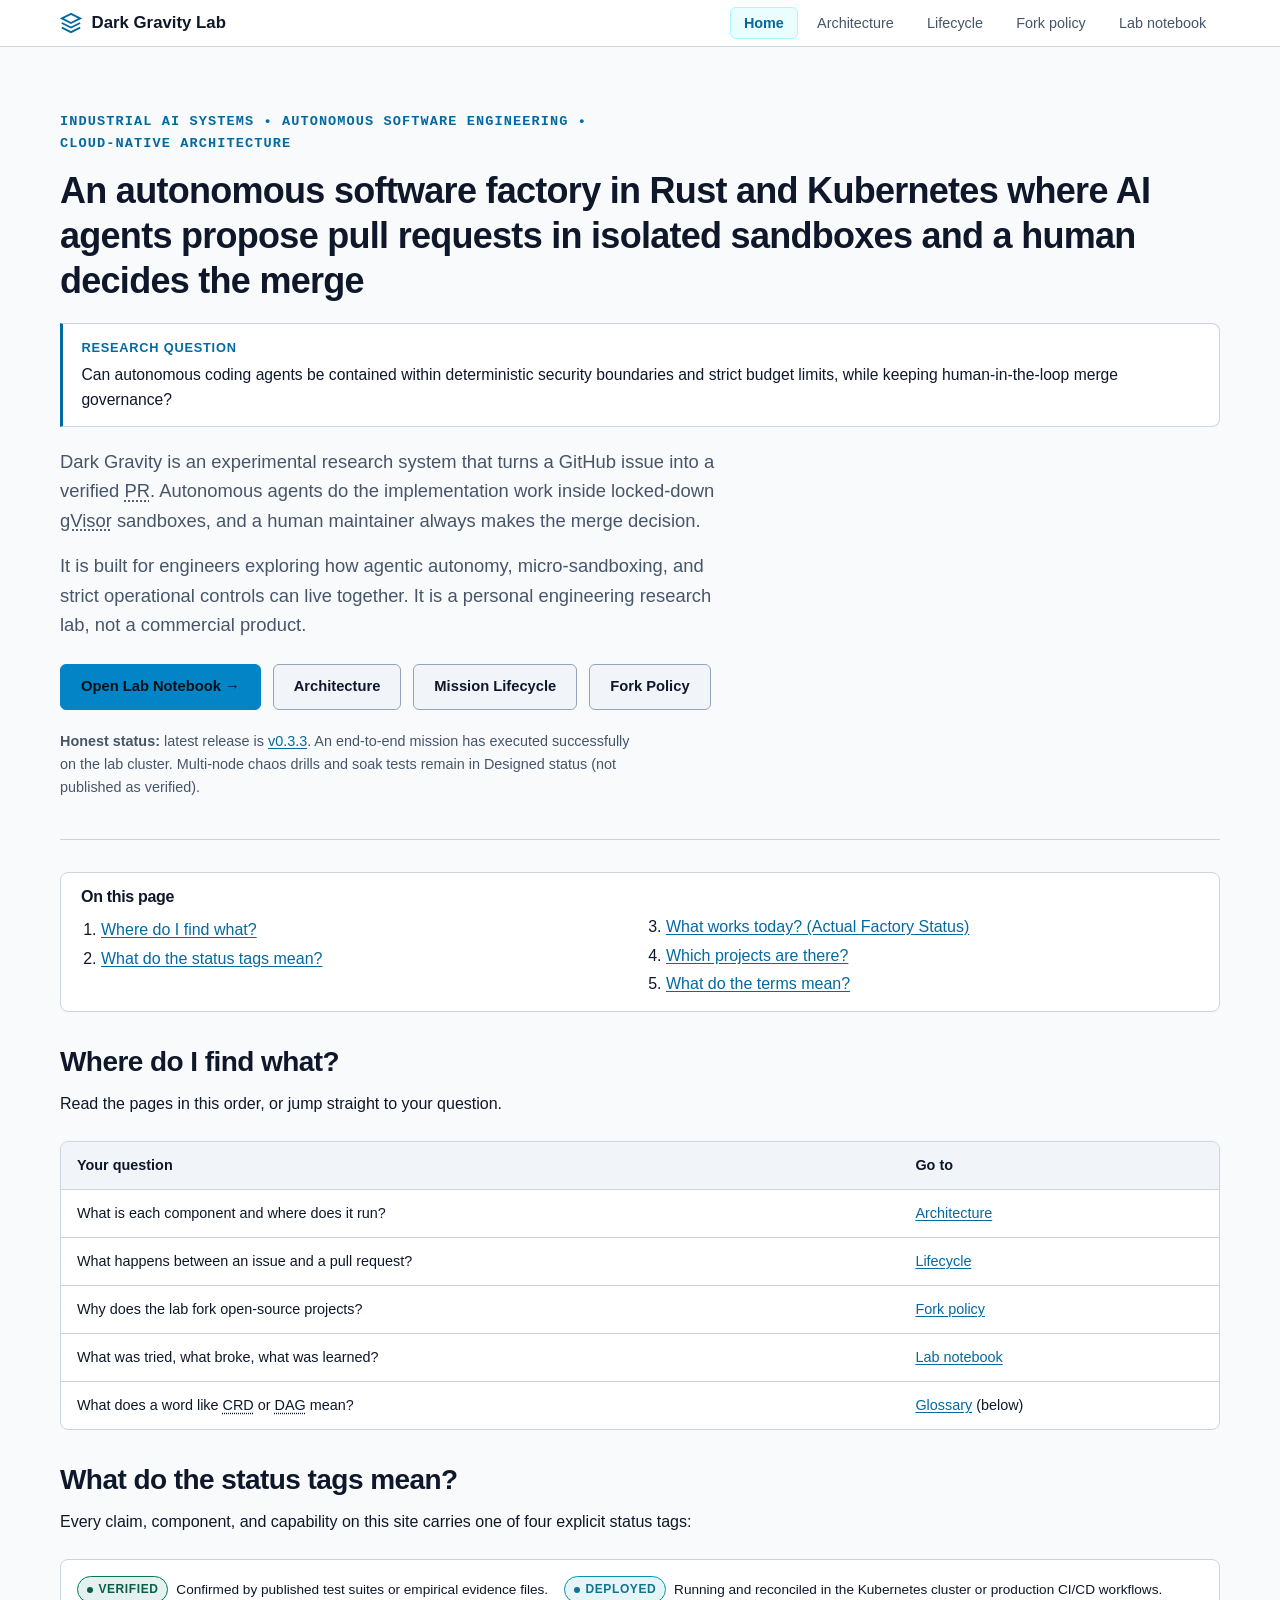
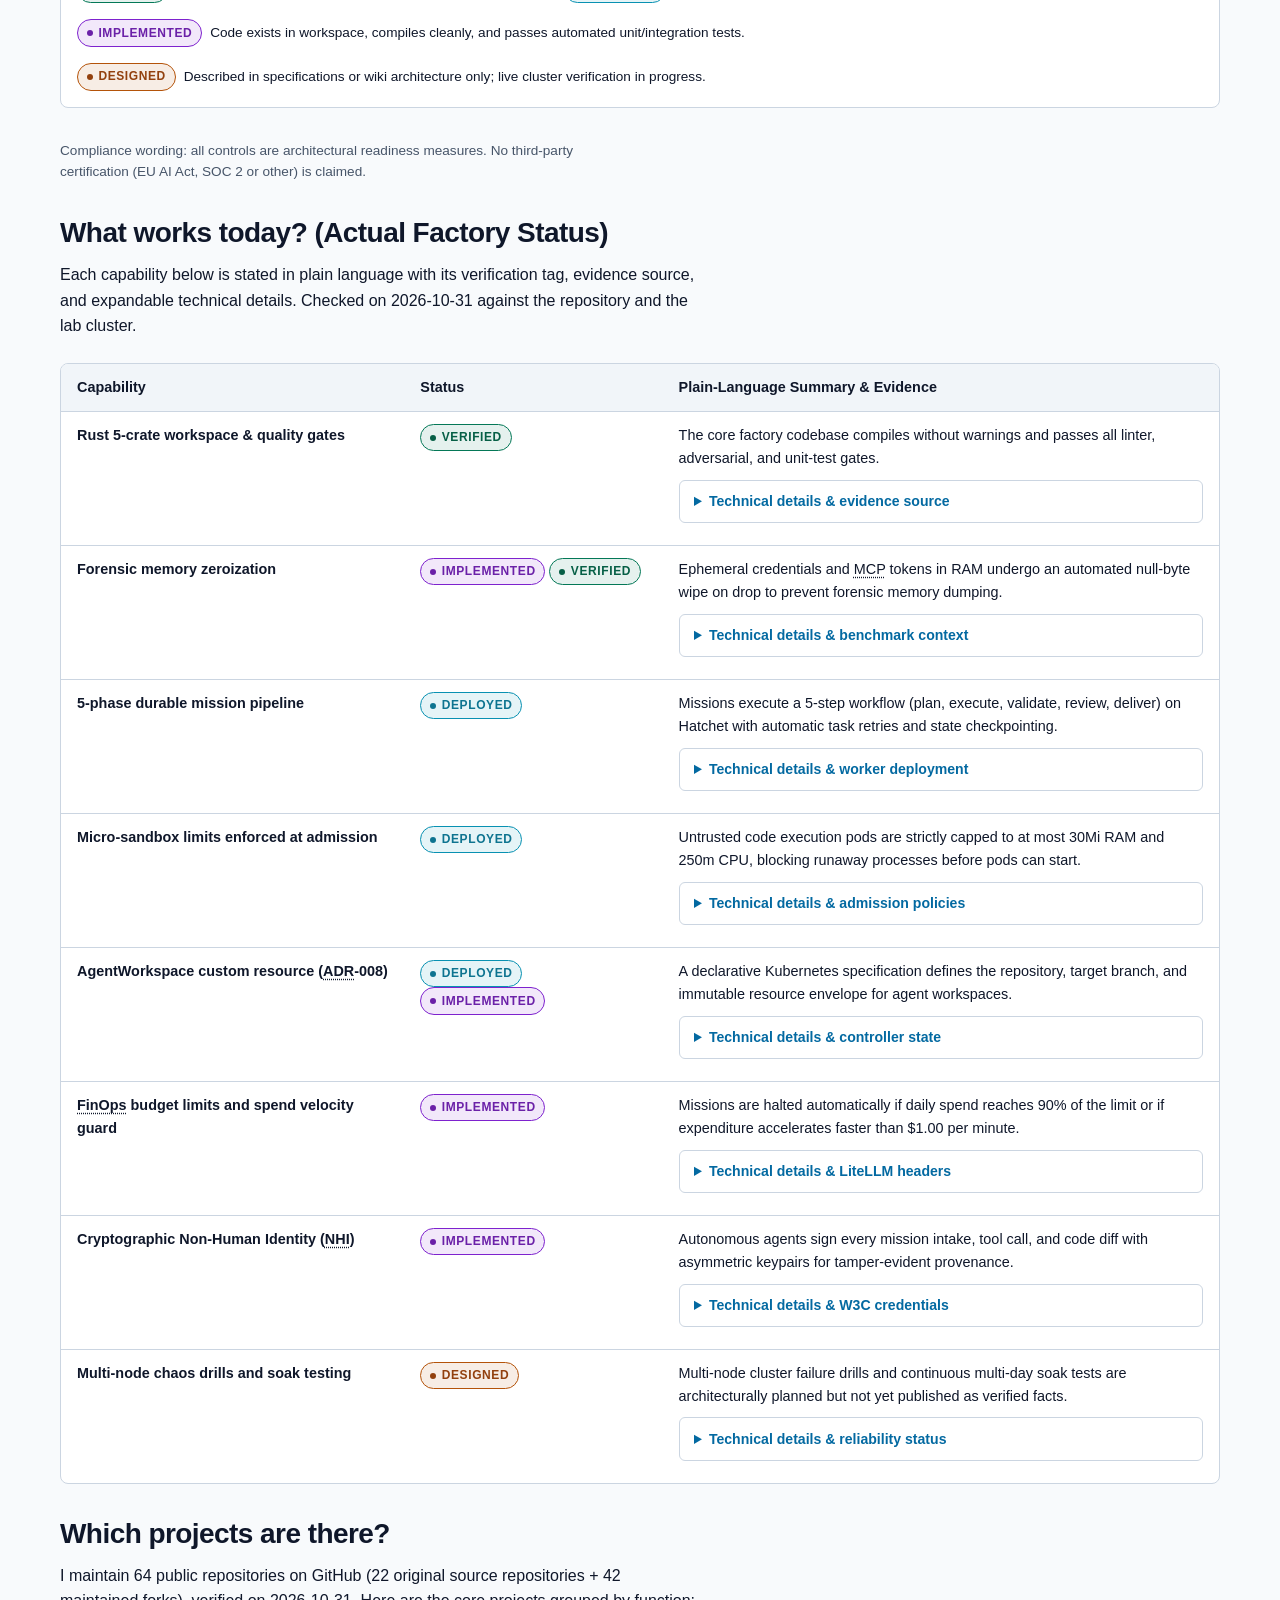
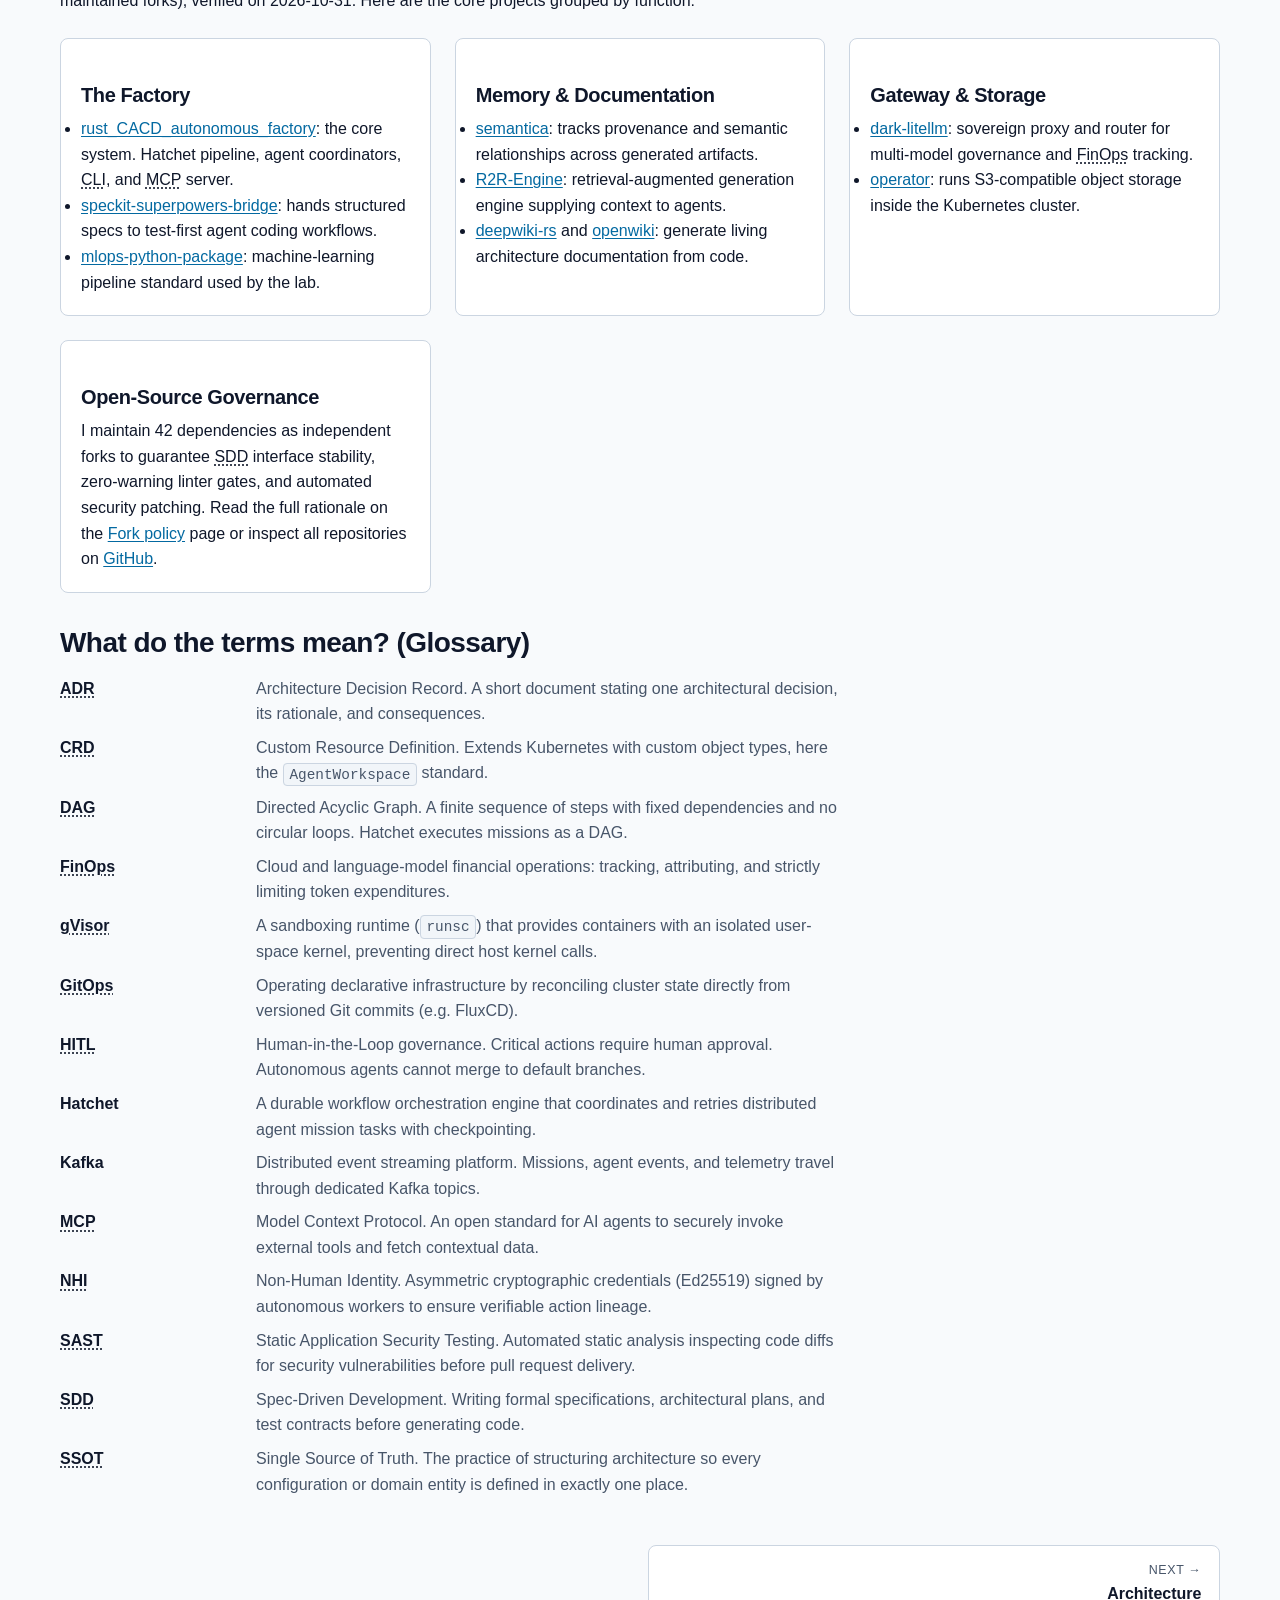
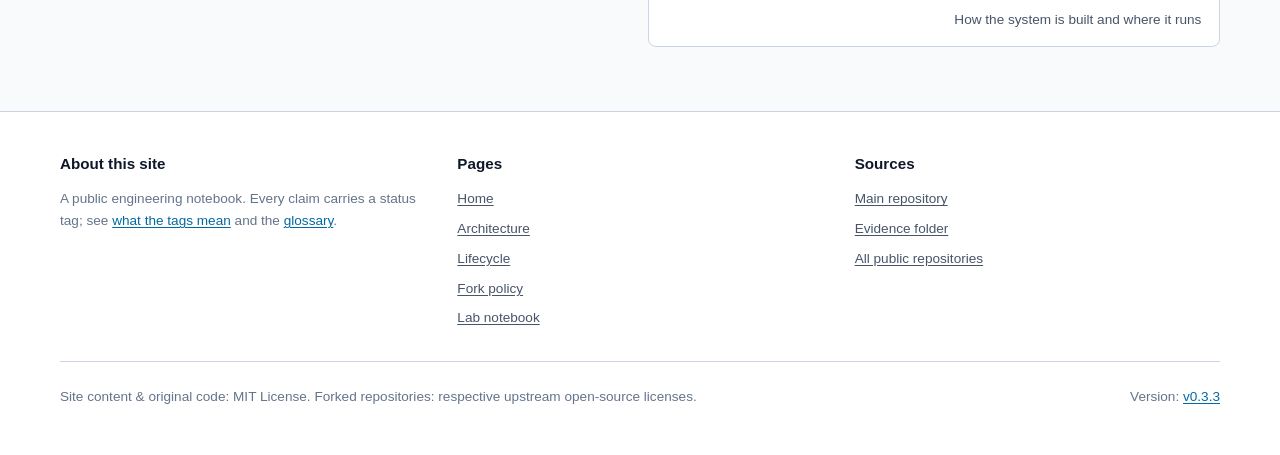
==== index.html @ 77cbe853 "docs(release): update footer and canonical claims to v0.3.3 (7ab32fa)" ====
<!DOCTYPE html>
<html lang="en">
<head>
  <meta charset="UTF-8">
  <meta name="viewport" content="width=device-width, initial-scale=1.0">
  <title>Dark Gravity: Autonomous Software Factory</title>
  <meta name="description" content="Experimental software factory in Rust &amp; Kubernetes. AI agents propose pull requests in isolated sandboxes with human-in-the-loop merge governance.">
  <link rel="canonical" href="https://lgcorzo.github.io/">
  <meta property="og:site_name" content="Dark Gravity Lab">
  <meta property="og:type" content="website">
  <meta property="og:title" content="Dark Gravity: Autonomous Software Factory">
  <meta property="og:description" content="Experimental software factory in Rust &amp; Kubernetes. AI agents propose pull requests in isolated sandboxes with human-in-the-loop merge governance.">
  <meta property="og:url" content="https://lgcorzo.github.io/">
  <meta property="og:image" content="https://lgcorzo.github.io/assets/og-image.png">
  <meta property="og:image:width" content="1200">
  <meta property="og:image:height" content="630">
  <meta name="twitter:card" content="summary_large_image">
  <meta name="twitter:title" content="Dark Gravity: Autonomous Software Factory">
  <meta name="twitter:description" content="Experimental software factory in Rust &amp; Kubernetes. AI agents propose pull requests in isolated sandboxes with human-in-the-loop merge governance.">
  <meta name="twitter:image" content="https://lgcorzo.github.io/assets/og-image.png">
  <link rel="stylesheet" href="assets/site.css">
  <link rel="icon" type="image/svg+xml" href="data:image/svg+xml,<svg xmlns='http://www.w3.org/2000/svg' viewBox='0 0 24 24'><path fill='%2300f0ff' d='M12 2L2 7l10 5 10-5-10-5zM2 17l10 5 10-5M2 12l10 5 10-5'/></svg>">
</head>
<body>
  <a href="#main" class="skip-link">Skip to main content</a>
  <!--SHELL:HEADER-->
  <header class="site-header">
    <div class="container">
      <nav class="site-nav" aria-label="Main">
        <a href="index.html" class="site-brand"><svg viewBox="0 0 24 24" fill="none" stroke="currentColor" stroke-width="2" aria-hidden="true"><path d="M12 2L2 7l10 5 10-5-10-5zM2 17l10 5 10-5M2 12l10 5 10-5"/></svg><span>Dark Gravity Lab</span></a>
        <ul class="nav-menu">
          <li><a href="index.html" class="nav-link" aria-current="page">Home</a></li>
          <li><a href="architecture.html" class="nav-link">Architecture</a></li>
          <li><a href="lifecycle.html" class="nav-link" title="Mission flow: from issue to human-reviewed PR">Lifecycle</a></li>
          <li><a href="fork-policy.html" class="nav-link" title="Dependency governance: 42 maintained open-source forks">Fork policy</a></li>
          <li><a href="notebooks.html" class="nav-link">Lab notebook</a></li>
        </ul>
      </nav>
    </div>
  </header>
  <!--/SHELL:HEADER-->

  <main id="main">
    <div class="container">

      <section class="hero" aria-labelledby="top">
        <p class="hero-tagline">Industrial AI Systems &bull; Autonomous Software Engineering &bull; Cloud-Native Architecture</p>
        <h1 id="top">An autonomous software factory in Rust and Kubernetes where AI agents propose pull requests in isolated sandboxes and a human decides the merge</h1>
        
        <div class="research-question">
          <strong>Research Question</strong>
          Can autonomous coding agents be contained within deterministic security boundaries and strict budget limits, while keeping human-in-the-loop merge governance?
        </div>

        <p class="lede">
          Dark Gravity is an experimental research system that turns a GitHub issue
          into a verified <abbr title="Pull Request">PR</abbr>. Autonomous agents do the implementation work inside
          locked-down <abbr title="User-space kernel container sandbox">gVisor</abbr> sandboxes, and a human maintainer always makes the merge decision.
        </p>
        <p class="lede">
          It is built for engineers exploring how agentic autonomy, micro-sandboxing, and strict operational controls can live together. It is a personal engineering research lab, not a commercial product.
        </p>

        <div class="cta-group">
          <a href="notebooks.html" class="btn btn-primary">Open Lab Notebook &rarr;</a>
          <a href="architecture.html" class="btn btn-secondary">Architecture</a>
          <a href="lifecycle.html" class="btn btn-secondary">Mission Lifecycle</a>
          <a href="fork-policy.html" class="btn btn-secondary">Fork Policy</a>
        </div>

        <p class="status-line" style="margin-top: 1.25rem;">
          <strong>Honest status:</strong> latest release is <a href="https://github.com/lgcorzo/rust_CACD_autonomous_factory/releases/tag/v0.3.3">v0.3.3</a>. An end-to-end mission has executed successfully on the lab cluster. Multi-node chaos drills and soak tests remain in Designed status (not published as verified).
        </p>
      </section>

      <nav class="toc" aria-label="On this page">
        <h2>On this page</h2>
        <ol>
          <li><a href="#site-map">Where do I find what?</a></li>
          <li><a href="#status-tags">What do the status tags mean?</a></li>
          <li><a href="#works-today">What works today? (Actual Factory Status)</a></li>
          <li><a href="#projects">Which projects are there?</a></li>
          <li><a href="#glossary">What do the terms mean?</a></li>
        </ol>
      </nav>

      <section id="site-map">
        <h2>Where do I find what?</h2>
        <p>Read the pages in this order, or jump straight to your question.</p>
        <div class="table-container">
          <table>
            <thead><tr><th scope="col">Your question</th><th scope="col">Go to</th></tr></thead>
            <tbody>
              <tr><td>What is each component and where does it run?</td><td><a href="architecture.html">Architecture</a></td></tr>
              <tr><td>What happens between an issue and a pull request?</td><td><a href="lifecycle.html">Lifecycle</a></td></tr>
              <tr><td>Why does the lab fork open-source projects?</td><td><a href="fork-policy.html">Fork policy</a></td></tr>
              <tr><td>What was tried, what broke, what was learned?</td><td><a href="notebooks.html">Lab notebook</a></td></tr>
              <tr><td>What does a word like <abbr title="Custom Resource Definition">CRD</abbr> or <abbr title="Directed Acyclic Graph">DAG</abbr> mean?</td><td><a href="#glossary">Glossary</a> (below)</td></tr>
            </tbody>
          </table>
        </div>
      </section>

      <section id="status-tags">
        <h2>What do the status tags mean?</h2>
        <p>Every claim, component, and capability on this site carries one of four explicit status tags:</p>
        <div class="status-legend">
          <div class="status-legend-item"><span class="status-tag status-verified">Verified</span><span>Confirmed by published test suites or empirical evidence files.</span></div>
          <div class="status-legend-item"><span class="status-tag status-deployed">Deployed</span><span>Running and reconciled in the Kubernetes cluster or production CI/CD workflows.</span></div>
          <div class="status-legend-item"><span class="status-tag status-implemented">Implemented</span><span>Code exists in workspace, compiles cleanly, and passes automated unit/integration tests.</span></div>
          <div class="status-legend-item"><span class="status-tag status-designed">Designed</span><span>Described in specifications or wiki architecture only; live cluster verification in progress.</span></div>
        </div>
        <p class="note">
          Compliance wording: all controls are architectural readiness measures. No third-party certification (EU AI Act, SOC 2 or other) is claimed.
        </p>
      </section>

      <section id="works-today">
        <h2>What works today? (Actual Factory Status)</h2>
        <p>
          Each capability below is stated in plain language with its verification tag, evidence source, and expandable technical details. Checked on 2026-10-31 against the repository and the lab cluster.
        </p>
        <div class="table-container">
          <table>
            <thead>
              <tr><th scope="col">Capability</th><th scope="col">Status</th><th scope="col">Plain-Language Summary &amp; Evidence</th></tr>
            </thead>
            <tbody>
              <tr>
                <td><strong>Rust 5-crate workspace &amp; quality gates</strong></td>
                <td><span class="status-tag status-verified">Verified</span></td>
                <td>
                  The core factory codebase compiles without warnings and passes all linter, adversarial, and unit-test gates.
                  <details>
                    <summary>Technical details &amp; evidence source</summary>
                    <div>
                      Source: <a href="https://github.com/lgcorzo/rust_CACD_autonomous_factory/blob/main/evidence/verified_status.json"><code>evidence/verified_status.json</code></a> (commit 9302482).
                      Architecture follows a 5-crate onion model (<code>factory-core</code>, <code>factory-application</code>, <code>factory-infrastructure</code>, <code>factory-mcp-server</code>, <code>factory-cli</code>) on Rust Edition 2024 (<code>rustc 1.85+</code>).
                    </div>
                  </details>
                </td>
              </tr>
              <tr>
                <td><strong>Forensic memory zeroization</strong></td>
                <td><span class="status-tag status-implemented">Implemented</span> <span class="status-tag status-verified">Verified</span></td>
                <td>
                  Ephemeral credentials and <abbr title="Model Context Protocol">MCP</abbr> tokens in RAM undergo an automated null-byte wipe on drop to prevent forensic memory dumping.
                  <details>
                    <summary>Technical details &amp; benchmark context</summary>
                    <div>
                      Credential carriers derive <code>Zeroize</code> and <code>ZeroizeOnDrop</code>. Criterion micro-benchmarks measure this forensic wipe at <strong>54.2 ns</strong> (0.0542 &micro;s) on AMD x86_64 hardware.
                      Source: <a href="https://github.com/lgcorzo/rust_CACD_autonomous_factory/blob/main/benches/memory_zeroize_bench.rs"><code>benches/memory_zeroize_bench.rs</code></a>. Reproduce via <code>cargo bench --bench memory_zeroize_bench</code>.
                    </div>
                  </details>
                </td>
              </tr>
              <tr>
                <td><strong>5-phase durable mission pipeline</strong></td>
                <td><span class="status-tag status-deployed">Deployed</span></td>
                <td>
                  Missions execute a 5-step workflow (plan, execute, validate, review, deliver) on Hatchet with automatic task retries and state checkpointing.
                  <details>
                    <summary>Technical details &amp; worker deployment</summary>
                    <div>
                      Workers run release image <code>7ab32fa</code> (<a href="https://github.com/lgcorzo/rust_CACD_autonomous_factory/releases/tag/v0.3.3">v0.3.3</a>) in namespace <code>agents</code>.
                      Hatchet coordinates <code>rustant:plan</code>, <code>zeroclaw:execute</code>, <code>zeroclaw:validate</code>, <code>rustant:review</code>, and <code>factory:deliver</code>. Checkpoints persist to PostgreSQL and MinIO S3.
                    </div>
                  </details>
                </td>
              </tr>
              <tr>
                <td><strong>Micro-sandbox limits enforced at admission</strong></td>
                <td><span class="status-tag status-deployed">Deployed</span></td>
                <td>
                  Untrusted code execution pods are strictly capped to at most 30Mi RAM and 250m CPU, blocking runaway processes before pods can start.
                  <details>
                    <summary>Technical details &amp; admission policies</summary>
                    <div>
                      Enforced by Kubernetes ValidatingAdmissionPolicies <code>dg-sandbox-bounds-jobs</code> and <code>dg-sandbox-bounds-pods</code>.
                      Sandbox containers run under <code>RuntimeClass=gvisor</code> (<abbr title="User-space kernel container sandbox">gVisor</abbr> <code>runsc</code> kernel emulation) with <code>readOnlyRootFilesystem: true</code> and dropped capabilities.
                      Source: <a href="https://github.com/lgcorzo/rust_CACD_autonomous_factory/blob/main/deploy/policies/validating-admission-policies.yaml"><code>deploy/policies/</code></a>.
                    </div>
                  </details>
                </td>
              </tr>
              <tr>
                <td><strong>AgentWorkspace custom resource (<abbr title="Architecture Decision Record">ADR</abbr>-008)</strong></td>
                <td><span class="status-tag status-deployed">Deployed</span> <span class="status-tag status-implemented">Implemented</span></td>
                <td>
                  A declarative Kubernetes specification defines the repository, target branch, and immutable resource envelope for agent workspaces.
                  <details>
                    <summary>Technical details &amp; controller state</summary>
                    <div>
                      The <code>agentworkspaces.darkgravity.io</code> <abbr title="Custom Resource Definition">CRD</abbr> is installed in the cluster.
                      The operator controller is implemented in <code>factory-cli</code> using <code>kube-rs</code> v0.93. Active reconciliation loop operates within the CLI binary.
                    </div>
                  </details>
                </td>
              </tr>
              <tr>
                <td><strong><abbr title="Financial Operations">FinOps</abbr> budget limits and spend velocity guard</strong></td>
                <td><span class="status-tag status-implemented">Implemented</span></td>
                <td>
                  Missions are halted automatically if daily spend reaches 90% of the limit or if expenditure accelerates faster than $1.00 per minute.
                  <details>
                    <summary>Technical details &amp; LiteLLM headers</summary>
                    <div>
                      Implemented in <a href="https://github.com/lgcorzo/rust_CACD_autonomous_factory/blob/main/crates/factory-application/src/agents/finops.rs"><code>finops.rs</code></a> with unit tests.
                      Default threshold: halts at $45.00 of $50.00 daily budget. Outbound requests inject LiteLLM virtual tags (<code>x-vtags-team</code>, <code>x-vtags-epic</code>). Halting triggers a <code>budget-exceeded</code> Kafka event.
                    </div>
                  </details>
                </td>
              </tr>
              <tr>
                <td><strong>Cryptographic Non-Human Identity (<abbr title="Non-Human Identity">NHI</abbr>)</strong></td>
                <td><span class="status-tag status-implemented">Implemented</span></td>
                <td>
                  Autonomous agents sign every mission intake, tool call, and code diff with asymmetric keypairs for tamper-evident provenance.
                  <details>
                    <summary>Technical details &amp; W3C credentials</summary>
                    <div>
                      Implemented via Ed25519 asymmetric keypairs (<code>ed25519-dalek</code> v2) producing W3C Verifiable Credential envelopes (<code>Ed25519Signature2020</code>).
                      Source: <code>crates/factory-core/src/security_nhi.rs</code> and <code>evidence/security-tests.md</code>.
                    </div>
                  </details>
                </td>
              </tr>
              <tr>
                <td><strong>Multi-node chaos drills and soak testing</strong></td>
                <td><span class="status-tag status-designed">Designed</span></td>
                <td>
                  Multi-node cluster failure drills and continuous multi-day soak tests are architecturally planned but not yet published as verified facts.
                  <details>
                    <summary>Technical details &amp; reliability status</summary>
                    <div>
                      Single-worker kill recovery is verified in <a href="https://github.com/lgcorzo/rust_CACD_autonomous_factory/blob/main/evidence/reliability-tests.md"><code>reliability-tests.md</code></a>.
                      Chaos Mesh broker-loss and multi-node failure injection scenarios remain in Designed status.
                    </div>
                  </details>
                </td>
              </tr>
            </tbody>
          </table>
        </div>
      </section>

      <section id="projects">
        <h2>Which projects are there?</h2>
        <p>
          I maintain 64 public repositories on GitHub (22 original source repositories + 42 maintained forks), verified on 2026-10-31. Here are the core projects grouped by function:
        </p>
        <div class="grid-2">
          <div class="card">
            <h3>The Factory</h3>
            <ul>
              <li><a href="https://github.com/lgcorzo/rust_CACD_autonomous_factory">rust_CACD_autonomous_factory</a>: the core system. Hatchet pipeline, agent coordinators, <abbr title="Command Line Interface">CLI</abbr>, and <abbr title="Model Context Protocol">MCP</abbr> server.</li>
              <li><a href="https://github.com/lgcorzo/speckit-superpowers-bridge">speckit-superpowers-bridge</a>: hands structured specs to test-first agent coding workflows.</li>
              <li><a href="https://github.com/lgcorzo/mlops-python-package">mlops-python-package</a>: machine-learning pipeline standard used by the lab.</li>
            </ul>
          </div>
          <div class="card">
            <h3>Memory &amp; Documentation</h3>
            <ul>
              <li><a href="https://github.com/lgcorzo/semantica">semantica</a>: tracks provenance and semantic relationships across generated artifacts.</li>
              <li><a href="https://github.com/lgcorzo/R2R-Engine">R2R-Engine</a>: retrieval-augmented generation engine supplying context to agents.</li>
              <li><a href="https://github.com/lgcorzo/deepwiki-rs">deepwiki-rs</a> and <a href="https://github.com/lgcorzo/openwiki">openwiki</a>: generate living architecture documentation from code.</li>
            </ul>
          </div>
          <div class="card">
            <h3>Gateway &amp; Storage</h3>
            <ul>
              <li><a href="https://github.com/lgcorzo/dark-litellm">dark-litellm</a>: sovereign proxy and router for multi-model governance and <abbr title="Financial Operations">FinOps</abbr> tracking.</li>
              <li><a href="https://github.com/lgcorzo/operator">operator</a>: runs S3-compatible object storage inside the Kubernetes cluster.</li>
            </ul>
          </div>
          <div class="card">
            <h3>Open-Source Governance</h3>
            <p>
              I maintain 42 dependencies as independent forks to guarantee <abbr title="Spec-Driven Development">SDD</abbr> interface stability, zero-warning linter gates, and automated security patching.
              Read the full rationale on the <a href="fork-policy.html">Fork policy</a> page or inspect all repositories on <a href="https://github.com/lgcorzo?tab=repositories">GitHub</a>.
            </p>
          </div>
        </div>
      </section>

      <section id="glossary">
        <h2>What do the terms mean? (Glossary)</h2>
        <dl class="glossary">
          <dt><abbr title="Architecture Decision Record">ADR</abbr></dt><dd>Architecture Decision Record. A short document stating one architectural decision, its rationale, and consequences.</dd>
          <dt><abbr title="Custom Resource Definition">CRD</abbr></dt><dd>Custom Resource Definition. Extends Kubernetes with custom object types, here the <code>AgentWorkspace</code> standard.</dd>
          <dt><abbr title="Directed Acyclic Graph">DAG</abbr></dt><dd>Directed Acyclic Graph. A finite sequence of steps with fixed dependencies and no circular loops. Hatchet executes missions as a DAG.</dd>
          <dt><abbr title="Financial Operations">FinOps</abbr></dt><dd>Cloud and language-model financial operations: tracking, attributing, and strictly limiting token expenditures.</dd>
          <dt><abbr title="User-space kernel container sandbox">gVisor</abbr></dt><dd>A sandboxing runtime (<code>runsc</code>) that provides containers with an isolated user-space kernel, preventing direct host kernel calls.</dd>
          <dt><abbr title="Git Operations infrastructure-as-code">GitOps</abbr></dt><dd>Operating declarative infrastructure by reconciling cluster state directly from versioned Git commits (e.g. FluxCD).</dd>
          <dt><abbr title="Human-in-the-Loop">HITL</abbr></dt><dd>Human-in-the-Loop governance. Critical actions require human approval. Autonomous agents cannot merge to default branches.</dd>
          <dt>Hatchet</dt><dd>A durable workflow orchestration engine that coordinates and retries distributed agent mission tasks with checkpointing.</dd>
          <dt>Kafka</dt><dd>Distributed event streaming platform. Missions, agent events, and telemetry travel through dedicated Kafka topics.</dd>
          <dt><abbr title="Model Context Protocol">MCP</abbr></dt><dd>Model Context Protocol. An open standard for AI agents to securely invoke external tools and fetch contextual data.</dd>
          <dt><abbr title="Non-Human Identity">NHI</abbr></dt><dd>Non-Human Identity. Asymmetric cryptographic credentials (Ed25519) signed by autonomous workers to ensure verifiable action lineage.</dd>
          <dt><abbr title="Static Application Security Testing">SAST</abbr></dt><dd>Static Application Security Testing. Automated static analysis inspecting code diffs for security vulnerabilities before pull request delivery.</dd>
          <dt><abbr title="Spec-Driven Development">SDD</abbr></dt><dd>Spec-Driven Development. Writing formal specifications, architectural plans, and test contracts before generating code.</dd>
          <dt><abbr title="Single Source of Truth">SSOT</abbr></dt><dd>Single Source of Truth. The practice of structuring architecture so every configuration or domain entity is defined in exactly one place.</dd>
        </dl>
      </section>

      <!--SHELL:PAGER-->
      <nav class="pager" aria-label="Reading order">
        <a class="next" href="architecture.html" rel="next"><small>Next &rarr;</small><strong>Architecture</strong><br><span class="note">How the system is built and where it runs</span></a>
      </nav>
      <!--/SHELL:PAGER-->
    </div>
  </main>

  <!--SHELL:FOOTER-->
  <footer class="site-footer">
    <div class="container">
      <div class="footer-grid">
        <div class="footer-col">
          <p class="footer-title">About this site</p>
          <p>A public engineering notebook. Every claim carries a status tag;
          see <a href="index.html#status-tags">what the tags mean</a> and the
          <a href="index.html#glossary">glossary</a>.</p>
        </div>
        <div class="footer-col">
          <p class="footer-title">Pages</p>
          <ul class="footer-links">
            <li><a href="index.html">Home</a></li>
            <li><a href="architecture.html">Architecture</a></li>
            <li><a href="lifecycle.html">Lifecycle</a></li>
            <li><a href="fork-policy.html">Fork policy</a></li>
            <li><a href="notebooks.html">Lab notebook</a></li>
          </ul>
        </div>
        <div class="footer-col">
          <p class="footer-title">Sources</p>
          <ul class="footer-links">
            <li><a href="https://github.com/lgcorzo/rust_CACD_autonomous_factory">Main repository</a></li>
            <li><a href="https://github.com/lgcorzo/rust_CACD_autonomous_factory/tree/main/evidence">Evidence folder</a></li>
            <li><a href="https://github.com/lgcorzo">All public repositories</a></li>
          </ul>
        </div>
      </div>
      <div class="footer-bottom">
        <span>Site content &amp; original code: MIT License. Forked repositories: respective upstream open-source licenses.</span>
        <span>Version: <a href="https://github.com/lgcorzo/rust_CACD_autonomous_factory/releases/tag/v0.3.3">v0.3.3</a></span>
      </div>
    </div>
  </footer>
  <!--/SHELL:FOOTER-->
</body>
</html>
---- assets/site.css ----
/* ==========================================================================
   Dark Gravity — Evidence-Based Site Standard Stylesheet (assets/site.css)
   Clean, semantic, accessible CSS with prefers-color-scheme and prefers-reduced-motion
   ========================================================================== */

:root {
  --font-sans: 'Inter', -apple-system, BlinkMacSystemFont, 'Segoe UI', Roboto, Oxygen, Ubuntu, Cantarell, sans-serif;
  --font-mono: 'JetBrains Mono', ui-monospace, SFMono-Regular, Menlo, Monaco, Consolas, monospace;

  /* Dark Theme Default */
  --bg-primary: #070a10;
  --bg-surface: #0d121f;
  --bg-surface-elevated: #141c2e;
  --bg-surface-translucent: rgba(13, 18, 31, 0.85);
  
  --border-subtle: #1e293b;
  --border-bright: #334155;
  
  --text-main: #f1f5f9;
  --text-muted: #94a3b8;
  --text-subtle: #94a3b8;
  
  --accent-cyan: #00f0ff;
  --accent-cyan-glow: rgba(0, 240, 255, 0.15);
  --accent-purple: #a855f7;
  --accent-emerald: #10b981;
  --accent-amber: #f59e0b;
  --accent-rose: #f43f5e;
  
  --status-verified-bg: rgba(16, 185, 129, 0.12);
  --status-verified-text: #34d399;
  --status-verified-border: #059669;
  
  --status-deployed-bg: rgba(0, 240, 255, 0.12);
  --status-deployed-text: #38bdf8;
  --status-deployed-border: #0284c7;
  
  --status-implemented-bg: rgba(168, 85, 247, 0.12);
  --status-implemented-text: #c084fc;
  --status-implemented-border: #7c3aed;
  
  --status-designed-bg: rgba(245, 158, 11, 0.12);
  --status-designed-text: #fbbf24;
  --status-designed-border: #d97706;

  --focus-ring: #00f0ff;
  --container-max: 1200px;
}

/* Light Theme via prefers-color-scheme */
@media (prefers-color-scheme: light) {
  :root {
    --bg-primary: #f8fafc;
    --bg-surface: #ffffff;
    --bg-surface-elevated: #f1f5f9;
    --bg-surface-translucent: rgba(255, 255, 255, 0.9);
    
    --border-subtle: #cbd5e1;
    --border-bright: #94a3b8;
    
    --text-main: #0f172a;
    --text-muted: #475569;
    --text-subtle: #64748b;
    
    --accent-cyan: #0369a1;
    --accent-cyan-glow: rgba(8, 145, 178, 0.12);
    --accent-purple: #7e22ce;
    --accent-emerald: #047857;
    --accent-amber: #b45309;
    --accent-rose: #be123c;
    
    --status-verified-bg: rgba(4, 120, 87, 0.1);
    --status-verified-text: #065f46;
    --status-verified-border: #047857;
    
    --status-deployed-bg: rgba(8, 145, 178, 0.1);
    --status-deployed-text: #0e7490;
    --status-deployed-border: #0891b2;
    
    --status-implemented-bg: rgba(126, 34, 206, 0.1);
    --status-implemented-text: #6b21a8;
    --status-implemented-border: #7e22ce;
    
    --status-designed-bg: rgba(180, 83, 9, 0.1);
    --status-designed-text: #92400e;
    --status-designed-border: #b45309;

    --focus-ring: #0891b2;
  }
  .btn-primary {
    background: #0284c7 !important;
    border-color: #0284c7 !important;
    color: #ffffff !important;
  }
  .btn-primary:hover {
    background: #0369a1 !important;
    border-color: #0369a1 !important;
    color: #ffffff !important;
  }
}

/* Base Reset & Typography */
*, *::before, *::after {
  box-sizing: border-box;
  margin: 0;
  padding: 0;
}

html {
  font-family: var(--font-sans);
  background-color: var(--bg-primary);
  color: var(--text-main);
  line-height: 1.6;
  scroll-behavior: smooth;
  -webkit-font-smoothing: antialiased;
}

body {
  min-height: 100vh;
  display: flex;
  flex-direction: column;
}

p, li, td, th {
  max-width: 72ch;
}

h1, h2, h3, h4 {
  color: var(--text-main);
  line-height: 1.25;
  font-weight: 700;
  letter-spacing: -0.02em;
}

h1 { font-size: 2.25rem; margin-bottom: 1rem; }
h2 { font-size: 1.75rem; margin-top: 2rem; margin-bottom: 0.75rem; }
h3 { font-size: 1.25rem; margin-top: 1.5rem; margin-bottom: 0.5rem; }

a {
  color: var(--accent-cyan);
  text-decoration: none;
  transition: color 0.15s ease;
}

a:hover {
  text-decoration: underline;
}

a:focus-visible, button:focus-visible, input:focus-visible, summary:focus-visible {
  outline: 2px solid var(--focus-ring);
  outline-offset: 3px;
}

code, pre {
  font-family: var(--font-mono);
  font-size: 0.9em;
}

code {
  background-color: var(--bg-surface-elevated);
  padding: 0.2em 0.4em;
  border-radius: 4px;
  border: 1px solid var(--border-subtle);
}

pre {
  background-color: var(--bg-surface);
  border: 1px solid var(--border-subtle);
  border-radius: 8px;
  padding: 1rem;
  overflow-x: auto;
  margin: 1rem 0;
}

pre code {
  background: transparent;
  padding: 0;
  border: none;
}

/* Accessibility Skip Link */
.skip-link {
  position: absolute;
  top: -100px;
  left: 1rem;
  background: var(--accent-cyan);
  color: #000;
  padding: 0.5rem 1rem;
  font-weight: 600;
  border-radius: 4px;
  z-index: 9999;
  transition: top 0.2s;
}

.skip-link:focus {
  top: 1rem;
}

/* Layout Containers */
.container {
  width: 100%;
  max-width: var(--container-max);
  margin-left: auto;
  margin-right: auto;
  padding-left: 1.25rem;
  padding-right: 1.25rem;
}

main {
  flex: 1 0 auto;
  padding-top: 5rem;
  padding-bottom: 4rem;
}

/* Unified Navigation */
.site-header {
  position: sticky;
  top: 0;
  left: 0;
  right: 0;
  background-color: var(--bg-surface);
  border-bottom: 1px solid var(--border-subtle);
  z-index: 1000;
  padding: 0.6rem 0;
}

.site-nav {
  display: flex;
  align-items: center;
  justify-content: space-between;
  width: 100%;
  gap: 1.5rem;
}

.site-brand {
  display: inline-flex;
  align-items: center;
  gap: 0.6rem;
  font-weight: 700;
  font-size: 1.05rem;
  color: var(--text-main);
  text-decoration: none !important;
  white-space: nowrap;
}

.site-brand svg {
  width: 22px;
  height: 22px;
  stroke: var(--accent-cyan);
  flex-shrink: 0;
}

.nav-menu {
  display: flex;
  align-items: center;
  gap: 0.35rem;
  list-style: none;
  margin: 0;
  padding: 0;
  overflow: visible;
}

.nav-link {
  color: var(--text-muted);
  font-size: 0.9rem;
  font-weight: 500;
  padding: 0.45rem 0.8rem;
  border-radius: 6px;
  text-decoration: none !important;
  transition: all 0.15s ease;
  white-space: nowrap;
  border: 1px solid transparent;
}

.nav-link:hover {
  color: var(--text-main);
  background: rgba(255, 255, 255, 0.05);
  text-decoration: none !important;
}

.nav-link[aria-current="page"], .nav-link.active {
  color: var(--accent-cyan);
  background: rgba(0, 240, 255, 0.08);
  border-color: rgba(0, 240, 255, 0.3);
  font-weight: 600;
}

@media (max-width: 768px) {
  .site-header {
    padding: 0.4rem 0;
  }
  .site-nav {
    flex-direction: row;
    align-items: center;
    justify-content: space-between;
    gap: 0.5rem;
  }
  .site-brand span {
    font-size: 0.95rem;
  }
  .nav-menu {
    overflow-x: auto;
    -webkit-overflow-scrolling: touch;
    scrollbar-width: none;
    -ms-overflow-style: none;
    gap: 0.2rem;
    padding: 0.1rem 0;
  }
  .nav-menu::-webkit-scrollbar {
    display: none;
  }
  .nav-link {
    font-size: 0.82rem;
    padding: 0.35rem 0.55rem;
  }
}

/* Status Tags Standard */
.status-tag {
  display: inline-flex;
  align-items: center;
  gap: 0.35rem;
  font-size: 0.75rem;
  font-weight: 700;
  text-transform: uppercase;
  letter-spacing: 0.05em;
  padding: 0.2rem 0.55rem;
  border-radius: 9999px;
  border: 1px solid transparent;
  white-space: nowrap;
}

.status-tag::before {
  content: "";
  display: inline-block;
  width: 6px;
  height: 6px;
  border-radius: 50%;
}

.status-verified {
  background: var(--status-verified-bg);
  color: var(--status-verified-text);
  border-color: var(--status-verified-border);
}
.status-verified::before { background: var(--status-verified-text); }

.status-deployed {
  background: var(--status-deployed-bg);
  color: var(--status-deployed-text);
  border-color: var(--status-deployed-border);
}
.status-deployed::before { background: var(--status-deployed-text); }

.status-implemented {
  background: var(--status-implemented-bg);
  color: var(--status-implemented-text);
  border-color: var(--status-implemented-border);
}
.status-implemented::before { background: var(--status-implemented-text); }

.status-designed {
  background: var(--status-designed-bg);
  color: var(--status-designed-text);
  border-color: var(--status-designed-border);
}
.status-designed::before { background: var(--status-designed-text); }

/* Status Legend Banner */
.status-legend {
  display: flex;
  flex-wrap: wrap;
  gap: 1rem;
  padding: 1rem;
  background: var(--bg-surface);
  border: 1px solid var(--border-subtle);
  border-radius: 8px;
  margin: 1.5rem 0 2rem;
  font-size: 0.85rem;
}

.status-legend-item {
  display: flex;
  align-items: center;
  gap: 0.5rem;
}

/* Hero Section */
.hero {
  padding: 2.5rem 0;
  border-bottom: 1px solid var(--border-subtle);
  margin-bottom: 2rem;
}

.hero-subtitle {
  font-size: 1.15rem;
  color: var(--text-muted);
  margin-top: 0.5rem;
  margin-bottom: 1.5rem;
}

.hero-paths {
  display: grid;
  grid-template-columns: repeat(auto-fit, minmax(280px, 1fr));
  gap: 1rem;
  margin-top: 1.5rem;
}

.path-card {
  background: var(--bg-surface);
  border: 1px solid var(--border-subtle);
  border-radius: 8px;
  padding: 1.25rem;
  display: flex;
  flex-direction: column;
  justify-content: space-between;
  transition: border-color 0.15s ease, transform 0.15s ease;
}

.path-card:hover {
  border-color: var(--accent-cyan);
  transform: translateY(-2px);
  text-decoration: none;
}

.path-card h3 {
  color: var(--text-main);
  margin-top: 0;
}

.path-card p {
  color: var(--text-muted);
  font-size: 0.9rem;
  margin: 0.5rem 0 1rem;
}

.path-card .path-action {
  font-weight: 600;
  font-size: 0.85rem;
  color: var(--accent-cyan);
}

/* Tables & Containers */
.table-container {
  width: 100%;
  overflow-x: auto;
  border: 1px solid var(--border-subtle);
  border-radius: 8px;
  margin: 1.5rem 0;
  background: var(--bg-surface);
  -webkit-overflow-scrolling: touch;
}

table {
  width: 100%;
  border-collapse: collapse;
  text-align: left;
  font-size: 0.9rem;
}

th, td {
  padding: 0.75rem 1rem;
  border-bottom: 1px solid var(--border-subtle);
  vertical-align: top;
}

th {
  background: var(--bg-surface-elevated);
  color: var(--text-main);
  font-weight: 600;
}

tr:last-child td {
  border-bottom: none;
}

/* Callouts & Evidence Boxes */
.callout {
  padding: 1rem 1.25rem;
  border-radius: 8px;
  background: var(--bg-surface);
  border-left: 4px solid var(--accent-cyan);
  margin: 1.5rem 0;
  border-top: 1px solid var(--border-subtle);
  border-right: 1px solid var(--border-subtle);
  border-bottom: 1px solid var(--border-subtle);
}

.callout-title {
  font-weight: 700;
  margin-bottom: 0.25rem;
  display: flex;
  align-items: center;
  gap: 0.5rem;
}

/* Grid & Cards */
.grid-2 {
  display: grid;
  grid-template-columns: repeat(auto-fit, minmax(320px, 1fr));
  gap: 1.5rem;
  margin: 1.5rem 0;
}

.card {
  background: var(--bg-surface);
  border: 1px solid var(--border-subtle);
  border-radius: 8px;
  padding: 1.25rem;
}

/* Unified Footer */
.site-footer {
  border-top: 1px solid var(--border-subtle);
  background: var(--bg-surface);
  padding: 2.5rem 0 3rem;
  color: var(--text-subtle);
  font-size: 0.85rem;
}

.footer-grid {
  display: grid;
  grid-template-columns: repeat(auto-fit, minmax(220px, 1fr));
  gap: 2rem;
  margin-bottom: 2rem;
}

.footer-col h4 {
  font-size: 0.9rem;
  text-transform: uppercase;
  letter-spacing: 0.05em;
  color: var(--text-main);
  margin-bottom: 0.75rem;
}

.footer-links {
  list-style: none;
  display: flex;
  flex-direction: column;
  gap: 0.5rem;
}

.footer-links a {
  color: var(--text-muted);
}

.footer-links a:hover {
  color: var(--accent-cyan);
}

.footer-bottom {
  border-top: 1px solid var(--border-subtle);
  padding-top: 1.5rem;
  display: flex;
  flex-wrap: wrap;
  justify-content: space-between;
  gap: 1rem;
}

.footer-bottom a {
  text-decoration: underline;
  text-underline-offset: 2px;
}

/* Reduced Motion */
@media (prefers-reduced-motion: reduce) {
  html {
    scroll-behavior: auto;
  }
  *, *::before, *::after {
    transition: none !important;
    animation: none !important;
  }
}

/* Responsive Headings */
@media (max-width: 768px) {
  h1 { font-size: 1.75rem; }
  h2 { font-size: 1.4rem; }
}

/* ==========================================================================
   Navigation & reading aids (v2)
   ========================================================================== */
main { padding-top: 1.5rem; }
@media (max-width: 768px) {
  main { padding-top: 1rem; }
}

.grid-2 { grid-template-columns: repeat(auto-fit, minmax(min(100%, 300px), 1fr)); }
code { overflow-wrap: anywhere; }
.card, .callout, .path-card { min-width: 0; }

.breadcrumb { font-size: 0.85rem; color: var(--text-muted); margin-bottom: 0.75rem; }
.breadcrumb a { color: var(--text-muted); text-decoration: underline; }
.lede { font-size: 1.15rem; color: var(--text-muted); max-width: 66ch; margin-bottom: 1rem; }

.minute { border: 1px solid var(--accent-cyan); border-radius: 8px; padding: 1rem 1.25rem; background: var(--accent-cyan-glow); margin: 1.25rem 0; }
.minute h2 { margin: 0 0 0.4rem; font-size: 1.05rem; }
.minute ul { margin-left: 1.25rem; }
.minute li { margin: 0.25rem 0; }

.toc { border: 1px solid var(--border-subtle); border-radius: 8px; padding: 0.9rem 1.25rem; background: var(--bg-surface); margin: 1.25rem 0 2rem; }
.toc h2 { margin: 0 0 0.4rem; font-size: 1rem; }
.toc ol { margin-left: 1.25rem; columns: 2 260px; column-gap: 2rem; }
.toc li { margin: 0.2rem 0; break-inside: avoid; }

section[id] { scroll-margin-top: 5rem; }
section > h2 .anchor { margin-left: 0.4rem; font-size: 0.8em; opacity: 0.5; }

.status-line { font-size: 0.9rem; color: var(--text-muted); }
.status-line .status-tag { margin: 0 0.15rem; }
.note { font-size: 0.85rem; color: var(--text-muted); margin-top: 0.5rem; }
.steps { counter-reset: step; list-style: none; margin: 1rem 0; display: grid; gap: 0.75rem; }
.steps li { counter-increment: step; background: var(--bg-surface); border: 1px solid var(--border-subtle); border-radius: 8px; padding: 0.85rem 1rem 0.85rem 3.2rem; position: relative; max-width: none; }
.steps li::before { content: counter(step); position: absolute; left: 1rem; top: 0.8rem; width: 1.6rem; height: 1.6rem; border-radius: 50%; background: var(--accent-cyan); color: #04121a; font-weight: 700; display: grid; place-items: center; font-size: 0.85rem; }
.steps strong { display: block; }

dl.glossary { display: grid; grid-template-columns: minmax(7rem, 11rem) 1fr; gap: 0.5rem 1.25rem; margin: 1rem 0; }
dl.glossary dt { font-weight: 700; color: var(--text-main); }
dl.glossary dd { color: var(--text-muted); max-width: 66ch; }
@media (max-width: 560px) { dl.glossary { grid-template-columns: 1fr; gap: 0.1rem; } dl.glossary dd { margin-bottom: 0.6rem; } }

.pager { display: grid; grid-template-columns: 1fr 1fr; gap: 1rem; margin: 3rem 0 0; }
.pager a { display: block; border: 1px solid var(--border-subtle); border-radius: 8px; padding: 0.9rem 1.1rem; background: var(--bg-surface); color: var(--text-main); }
.pager a:hover { border-color: var(--accent-cyan); text-decoration: none; }
.pager small { display: block; color: var(--text-muted); font-size: 0.78rem; text-transform: uppercase; letter-spacing: 0.05em; }
.pager .next { text-align: right; grid-column: 2; }
.pager .prev { grid-column: 1; }
@media (max-width: 560px) { .pager { grid-template-columns: 1fr; } .pager .next, .pager .prev { grid-column: 1; text-align: left; } }
.to-top { display: inline-block; margin-top: 1.5rem; font-size: 0.85rem; }

/* Notebook entries */
.entry { background: var(--bg-surface); border: 1px solid var(--border-subtle); border-radius: 10px; padding: 1.25rem 1.5rem; margin: 1.5rem 0; }
.entry header.entry-head { display: flex; flex-wrap: wrap; gap: 0.5rem 1rem; align-items: center; justify-content: space-between; border-bottom: 1px solid var(--border-subtle); padding-bottom: 0.6rem; margin-bottom: 0.75rem; font-size: 0.85rem; color: var(--text-muted); }
.entry h2 { margin-top: 0; font-size: 1.35rem; }
.entry dl { display: grid; gap: 0.15rem; margin-top: 1rem; }
.entry dt { font-weight: 700; color: var(--accent-cyan); margin-top: 0.7rem; font-size: 0.9rem; }
.entry dd { max-width: 70ch; color: var(--text-main); }
.entry pre { max-width: 100%; }
.entry-index { width: 100%; }
@media print { .site-header, .pager, .to-top { display: none; } }

/* Additional helper styles for notebook chips and responsive video embeds */
.chip {
  display: inline-flex;
  align-items: center;
  gap: 0.35rem;
  padding: 0.2rem 0.55rem;
  font-size: 0.78rem;
  font-family: var(--font-mono);
  border-radius: 4px;
  background: rgba(255, 255, 255, 0.05);
  border: 1px solid var(--border-subtle);
  color: var(--text-main);
}
.video-wrapper {
  position: relative;
  width: 100%;
  padding-bottom: 56.25%;
  height: 0;
  overflow: hidden;
  border-radius: 8px;
  margin: 1rem 0;
  background: #000;
  border: 1px solid var(--border-subtle);
}
.video-wrapper iframe {
  position: absolute;
  top: 0;
  left: 0;
  width: 100%;
  height: 100%;
  border: 0;
}

/* Text block links distinguishing without relying solely on color */
p a, td a, li a:not(.nav-link), dd a {
  text-decoration: underline;
  text-underline-offset: 2px;
}
.nav-link {
  text-decoration: none !important;
}
.footer-title {
  font-weight: 700;
  color: var(--text-main);
  margin-bottom: 0.75rem;
  font-size: 0.95rem;
}

.video-container { margin: 1.5rem 0; }
.video-caption { font-size: 0.85rem; color: var(--text-muted); margin-top: 0.5rem; }

/* Hero enhancements & Buttons */
.hero-tagline {
  font-size: 0.85rem;
  font-family: var(--font-mono);
  text-transform: uppercase;
  letter-spacing: 0.08em;
  color: var(--accent-cyan);
  font-weight: 600;
  margin-bottom: 0.85rem;
}

.research-question {
  background: var(--bg-surface);
  border-left: 3px solid var(--accent-cyan);
  border-top: 1px solid var(--border-subtle);
  border-right: 1px solid var(--border-subtle);
  border-bottom: 1px solid var(--border-subtle);
  padding: 0.85rem 1.15rem;
  margin: 1.25rem 0;
  border-radius: 0 8px 8px 0;
  font-size: 0.98rem;
  color: var(--text-main);
}

.research-question strong {
  color: var(--accent-cyan);
  display: block;
  font-size: 0.8rem;
  text-transform: uppercase;
  letter-spacing: 0.06em;
  margin-bottom: 0.25rem;
}

.cta-group {
  display: flex;
  flex-wrap: wrap;
  align-items: center;
  gap: 0.75rem;
  margin: 1.5rem 0 0.5rem;
}

.btn {
  display: inline-flex;
  align-items: center;
  justify-content: center;
  gap: 0.5rem;
  font-weight: 600;
  font-size: 0.92rem;
  padding: 0.65rem 1.25rem;
  border-radius: 6px;
  text-decoration: none !important;
  transition: all 0.15s ease;
  cursor: pointer;
  white-space: nowrap;
}

.btn-primary {
  background: var(--accent-cyan);
  color: #04121a !important;
  border: 1px solid var(--accent-cyan);
}

.btn-primary:hover {
  background: #38bdf8;
  border-color: #38bdf8;
  box-shadow: 0 0 12px var(--accent-cyan-glow);
  text-decoration: none !important;
}

.btn-secondary {
  background: var(--bg-surface-elevated);
  color: var(--text-main) !important;
  border: 1px solid var(--border-bright);
}

.btn-secondary:hover {
  border-color: var(--accent-cyan);
  color: var(--accent-cyan) !important;
  text-decoration: none !important;
}

/* Collapsible technical details */
details {
  background: var(--bg-surface);
  border: 1px solid var(--border-subtle);
  border-radius: 6px;
  padding: 0.6rem 0.9rem;
  margin: 0.6rem 0;
}

details[open] {
  border-color: var(--border-bright);
}

summary {
  cursor: pointer;
  font-weight: 600;
  font-size: 0.88rem;
  color: var(--accent-cyan);
}

summary:hover {
  text-decoration: underline;
}

details > div, details > p, details > ul {
  margin-top: 0.6rem;
  font-size: 0.88rem;
  color: var(--text-muted);
}

/* Acronyms & Abbreviations */
abbr[title] {
  text-decoration: underline dotted;
  text-underline-offset: 3px;
  cursor: help;
}

/* Badges for code execution verification */
.badge-evidence {
  display: inline-block;
  font-family: var(--font-mono);
  font-size: 0.72rem;
  font-weight: 600;
  padding: 0.15rem 0.45rem;
  border-radius: 4px;
  margin-bottom: 0.4rem;
}

.badge-illustrative {
  background: rgba(245, 158, 11, 0.15);
  color: #fbbf24;
  border: 1px solid #d97706;
}

.badge-verified-run {
  background: rgba(16, 185, 129, 0.15);
  color: #34d399;
  border: 1px solid #059669;
}
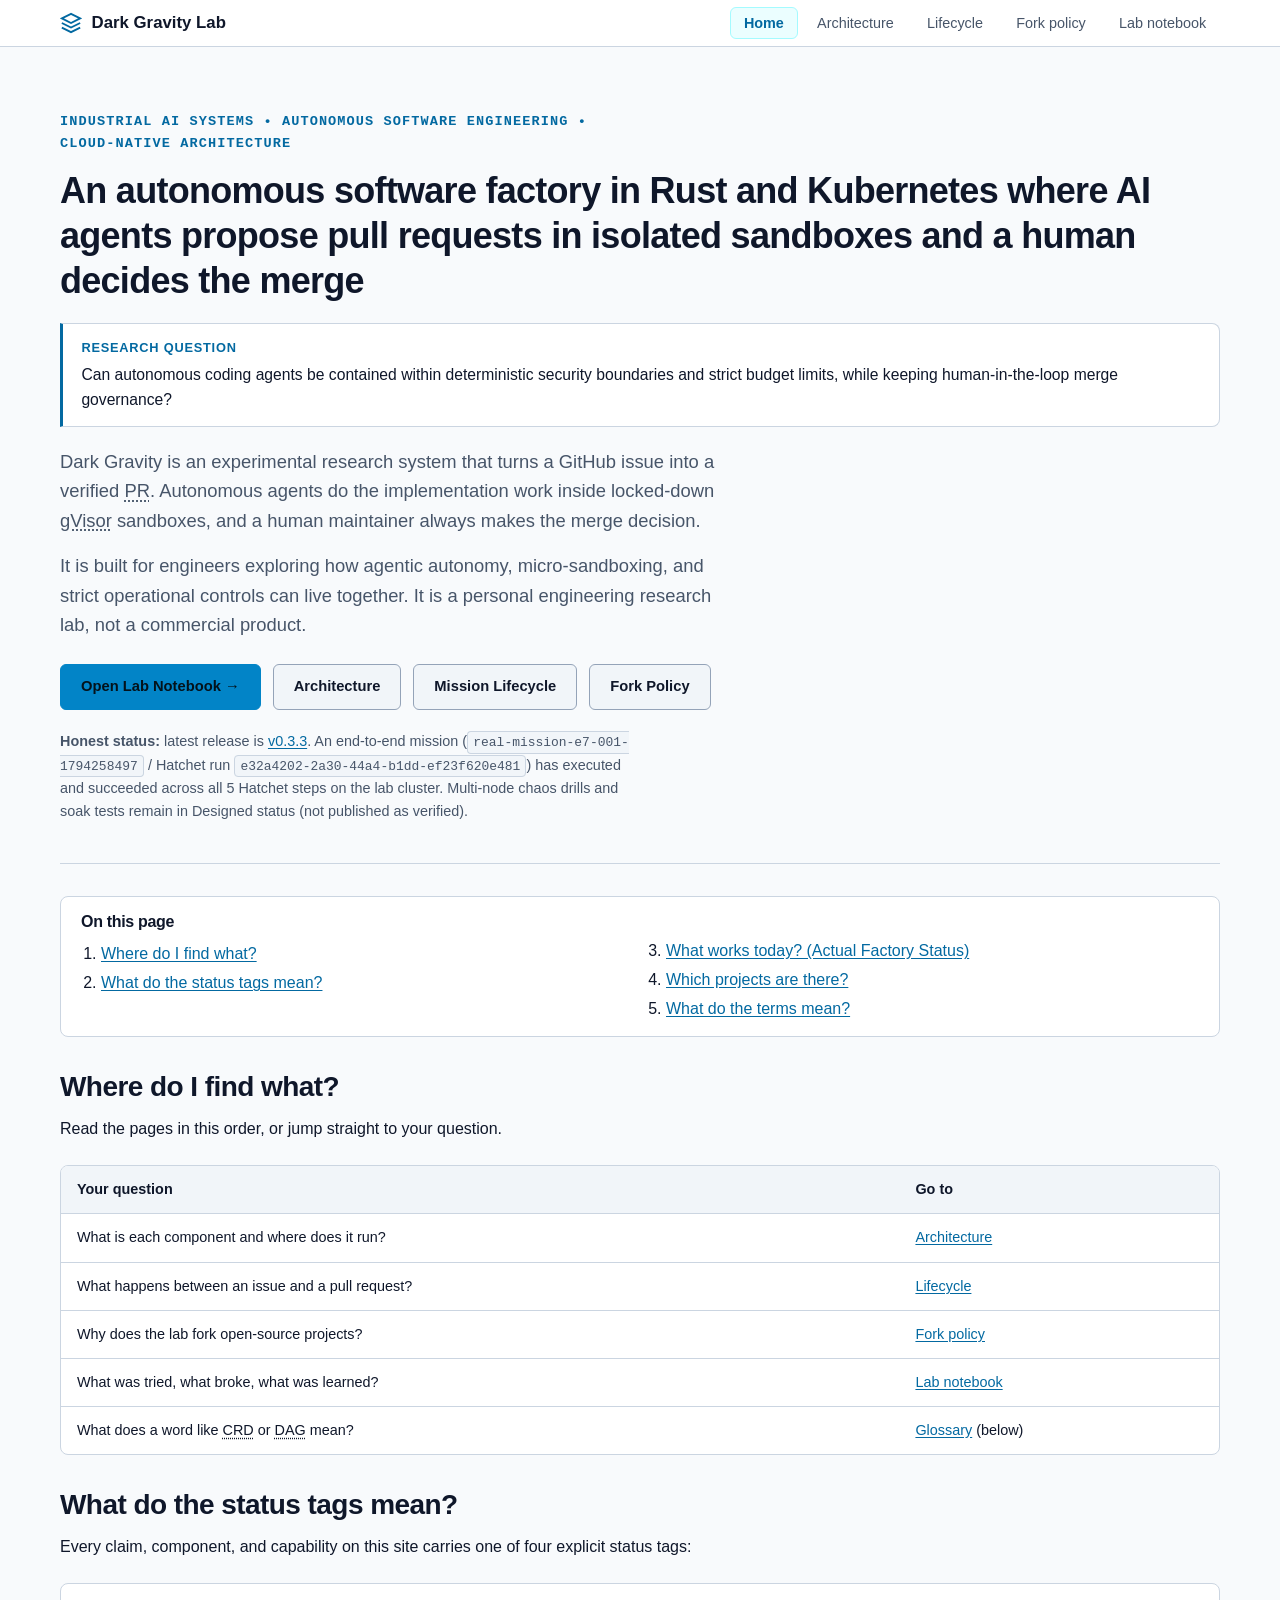
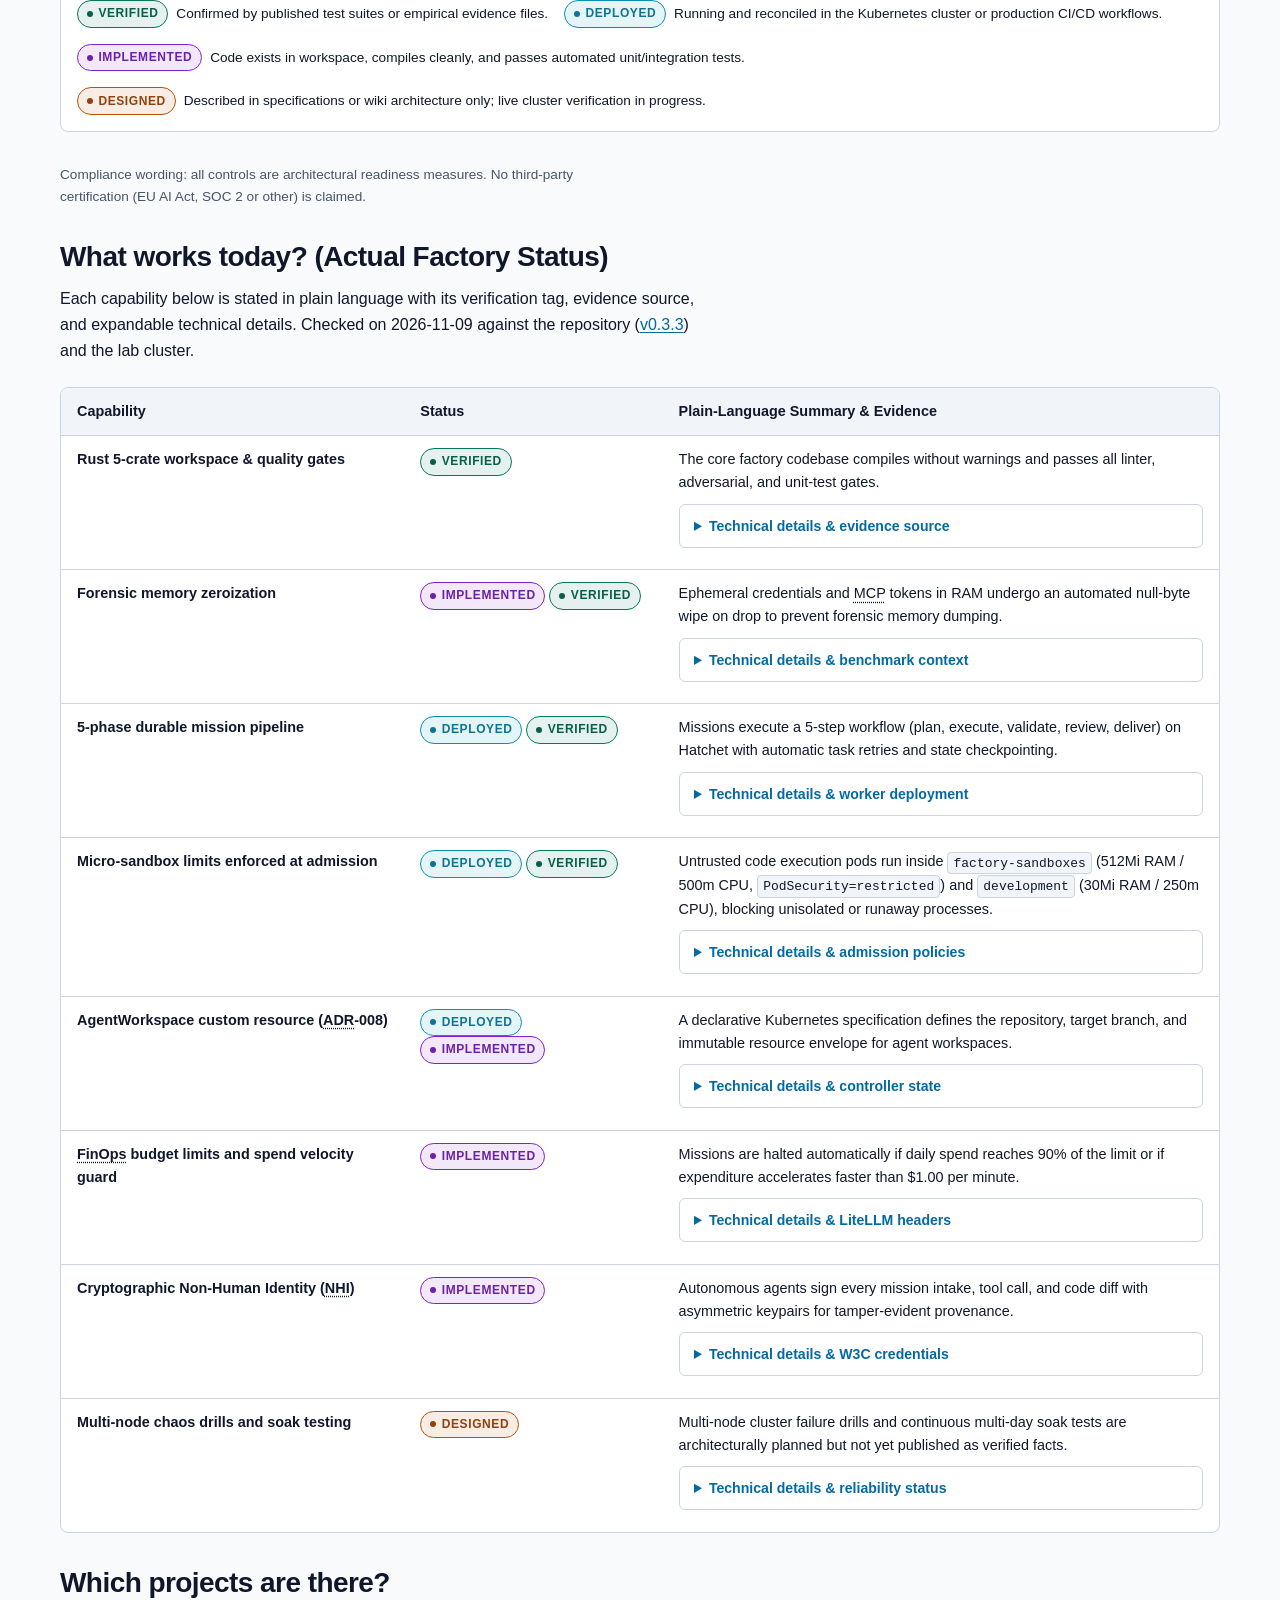
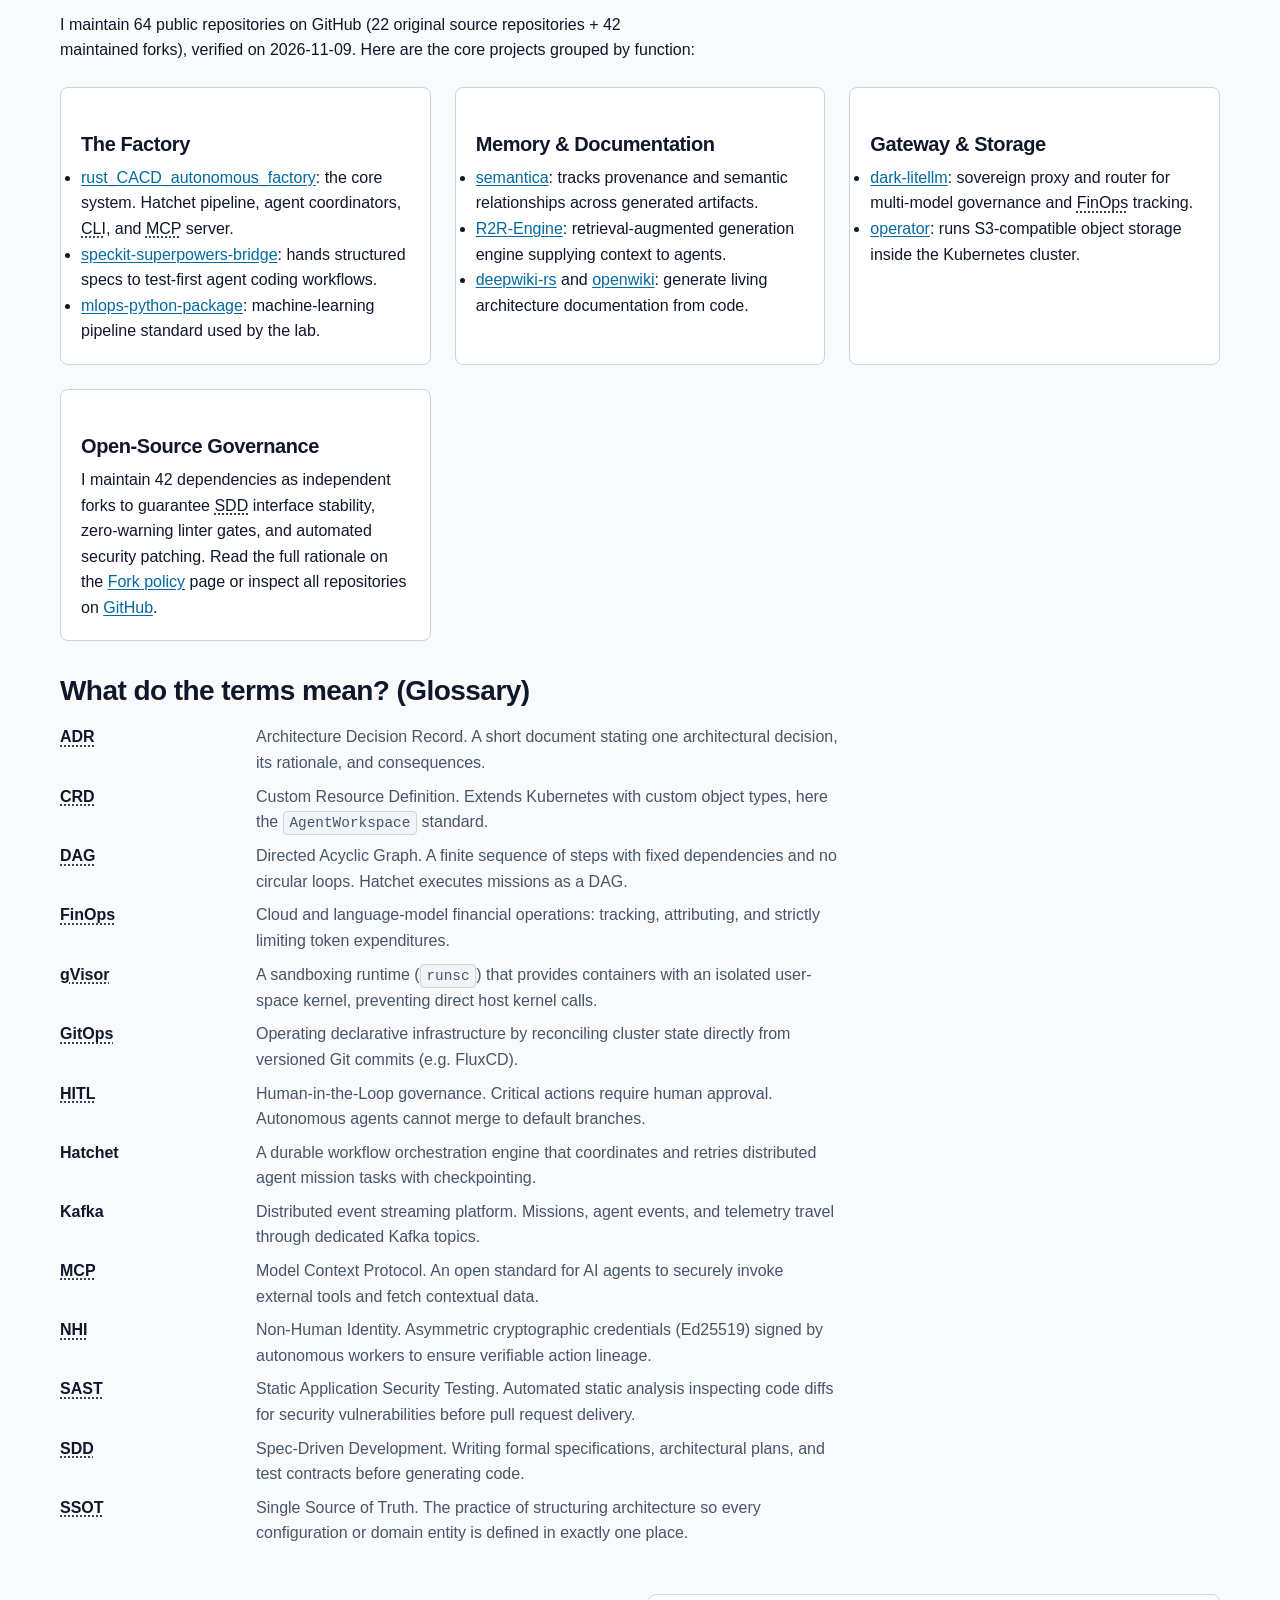
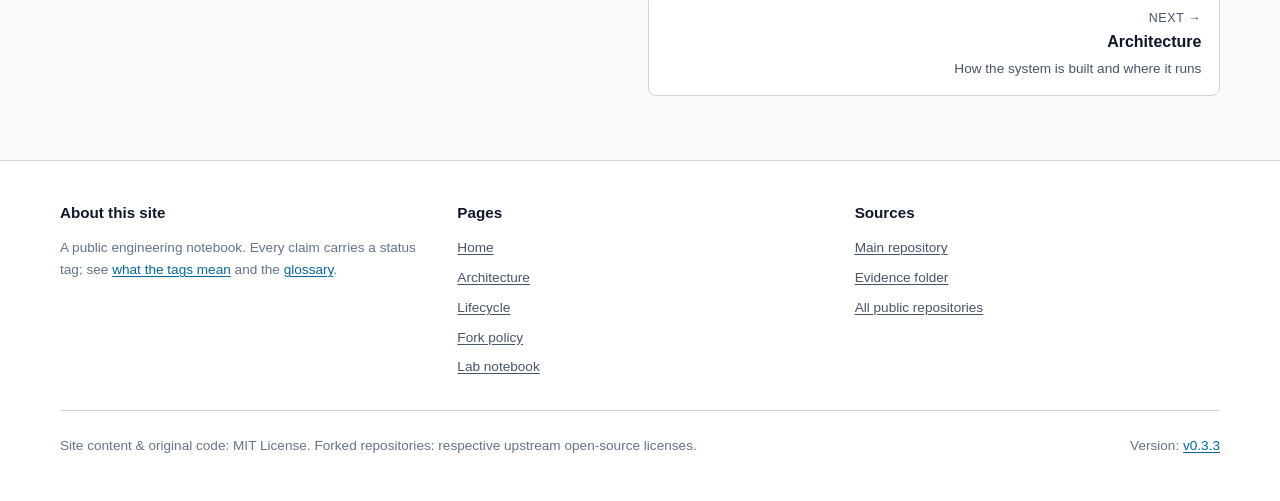
==== commit e3f4b13f: "docs(web): update v0.3.3 evidence, gVisor verification, and Hatchet E2E mission results" ====
--- a/index.html
+++ b/index.html
@@ -69,7 +69,7 @@
         </div>
 
         <p class="status-line" style="margin-top: 1.25rem;">
-          <strong>Honest status:</strong> latest release is <a href="https://github.com/lgcorzo/rust_CACD_autonomous_factory/releases/tag/v0.3.3">v0.3.3</a>. An end-to-end mission has executed successfully on the lab cluster. Multi-node chaos drills and soak tests remain in Designed status (not published as verified).
+          <strong>Honest status:</strong> latest release is <a href="https://github.com/lgcorzo/rust_CACD_autonomous_factory/releases/tag/v0.3.3">v0.3.3</a>. An end-to-end mission (<code>real-mission-e7-001-1794258497</code> / Hatchet run <code>e32a4202-2a30-44a4-b1dd-ef23f620e481</code>) has executed and succeeded across all 5 Hatchet steps on the lab cluster. Multi-node chaos drills and soak tests remain in Designed status (not published as verified).
         </p>
       </section>
 
@@ -118,7 +118,7 @@
       <section id="works-today">
         <h2>What works today? (Actual Factory Status)</h2>
         <p>
-          Each capability below is stated in plain language with its verification tag, evidence source, and expandable technical details. Checked on 2026-10-31 against the repository and the lab cluster.
+          Each capability below is stated in plain language with its verification tag, evidence source, and expandable technical details. Checked on 2026-11-09 against the repository (<a href="https://github.com/lgcorzo/rust_CACD_autonomous_factory/releases/tag/v0.3.3">v0.3.3</a>) and the lab cluster.
         </p>
         <div class="table-container">
           <table>
@@ -134,7 +134,7 @@
                   <details>
                     <summary>Technical details &amp; evidence source</summary>
                     <div>
-                      Source: <a href="https://github.com/lgcorzo/rust_CACD_autonomous_factory/blob/main/evidence/verified_status.json"><code>evidence/verified_status.json</code></a> (commit 9302482).
+                      Source: <a href="https://github.com/lgcorzo/rust_CACD_autonomous_factory/blob/main/evidence/verified_status.json"><code>evidence/verified_status.json</code></a> (release <a href="https://github.com/lgcorzo/rust_CACD_autonomous_factory/releases/tag/v0.3.3">v0.3.3</a>, commit <code>7ab32fa</code>).
                       Architecture follows a 5-crate onion model (<code>factory-core</code>, <code>factory-application</code>, <code>factory-infrastructure</code>, <code>factory-mcp-server</code>, <code>factory-cli</code>) on Rust Edition 2024 (<code>rustc 1.85+</code>).
                     </div>
                   </details>
@@ -156,29 +156,29 @@
               </tr>
               <tr>
                 <td><strong>5-phase durable mission pipeline</strong></td>
-                <td><span class="status-tag status-deployed">Deployed</span></td>
+                <td><span class="status-tag status-deployed">Deployed</span> <span class="status-tag status-verified">Verified</span></td>
                 <td>
                   Missions execute a 5-step workflow (plan, execute, validate, review, deliver) on Hatchet with automatic task retries and state checkpointing.
                   <details>
                     <summary>Technical details &amp; worker deployment</summary>
                     <div>
                       Workers run release image <code>7ab32fa</code> (<a href="https://github.com/lgcorzo/rust_CACD_autonomous_factory/releases/tag/v0.3.3">v0.3.3</a>) in namespace <code>agents</code>.
-                      Hatchet coordinates <code>rustant:plan</code>, <code>zeroclaw:execute</code>, <code>zeroclaw:validate</code>, <code>rustant:review</code>, and <code>factory:deliver</code>. Checkpoints persist to PostgreSQL and MinIO S3.
+                      Hatchet coordinates <code>rustant-plan</code>, <code>zeroclaw-execute</code>, <code>zeroclaw-validate</code>, <code>rustant-review</code>, and <code>factory-deliver</code>. Live run <code>darkgravitymission-dev-lgcorzo-1794258497071</code> (<code>e32a4202-2a30-44a4-b1dd-ef23f620e481</code>) succeeded across all 5 steps in <code>3m 47s</code>; recorded in <a href="https://github.com/lgcorzo/rust_CACD_autonomous_factory/blob/main/evidence/security/live-gvisor-isolation.json"><code>evidence/security/live-gvisor-isolation.json</code></a> and <a href="https://github.com/lgcorzo/rust_CACD_autonomous_factory/blob/main/docs/audit/REMEDIATION_REPORT_013.md"><code>REMEDIATION_REPORT_013.md</code></a>.
                     </div>
                   </details>
                 </td>
               </tr>
               <tr>
                 <td><strong>Micro-sandbox limits enforced at admission</strong></td>
-                <td><span class="status-tag status-deployed">Deployed</span></td>
-                <td>
-                  Untrusted code execution pods are strictly capped to at most 30Mi RAM and 250m CPU, blocking runaway processes before pods can start.
+                <td><span class="status-tag status-deployed">Deployed</span> <span class="status-tag status-verified">Verified</span></td>
+                <td>
+                  Untrusted code execution pods run inside <code>factory-sandboxes</code> (512Mi RAM / 500m CPU, <code>PodSecurity=restricted</code>) and <code>development</code> (30Mi RAM / 250m CPU), blocking unisolated or runaway processes.
                   <details>
                     <summary>Technical details &amp; admission policies</summary>
                     <div>
-                      Enforced by Kubernetes ValidatingAdmissionPolicies <code>dg-sandbox-bounds-jobs</code> and <code>dg-sandbox-bounds-pods</code>.
-                      Sandbox containers run under <code>RuntimeClass=gvisor</code> (<abbr title="User-space kernel container sandbox">gVisor</abbr> <code>runsc</code> kernel emulation) with <code>readOnlyRootFilesystem: true</code> and dropped capabilities.
-                      Source: <a href="https://github.com/lgcorzo/rust_CACD_autonomous_factory/blob/main/deploy/policies/validating-admission-policies.yaml"><code>deploy/policies/</code></a>.
+                      Enforced by Kubernetes <code>PodSecurity: restricted</code> in <code>factory-sandboxes</code> and ValidatingAdmissionPolicies <code>dg-sandbox-bounds-jobs</code> and <code>dg-sandbox-bounds-pods</code> in <code>development</code>.
+                      Sandbox containers run under <code>RuntimeClass=gvisor</code> (<abbr title="User-space kernel container sandbox">gVisor</abbr> <code>runsc</code> kernel emulation, <code>io.containerd.runsc.v1</code>) with <code>readOnlyRootFilesystem: true</code> and dropped capabilities (verified via pod <code>sandbox-job-a68ab421-mmzwz</code>, <code>exit_code: 0</code>).
+                      Source: <a href="https://github.com/lgcorzo/rust_CACD_autonomous_factory/blob/main/evidence/security/live-gvisor-isolation.json"><code>evidence/security/live-gvisor-isolation.json</code></a> and <a href="https://github.com/lgcorzo/rust_CACD_autonomous_factory/blob/main/deploy/policies/validating-admission-policies.yaml"><code>deploy/policies/</code></a>.
                     </div>
                   </details>
                 </td>
@@ -247,7 +247,7 @@
       <section id="projects">
         <h2>Which projects are there?</h2>
         <p>
-          I maintain 64 public repositories on GitHub (22 original source repositories + 42 maintained forks), verified on 2026-10-31. Here are the core projects grouped by function:
+          I maintain 64 public repositories on GitHub (22 original source repositories + 42 maintained forks), verified on 2026-11-09. Here are the core projects grouped by function:
         </p>
         <div class="grid-2">
           <div class="card">
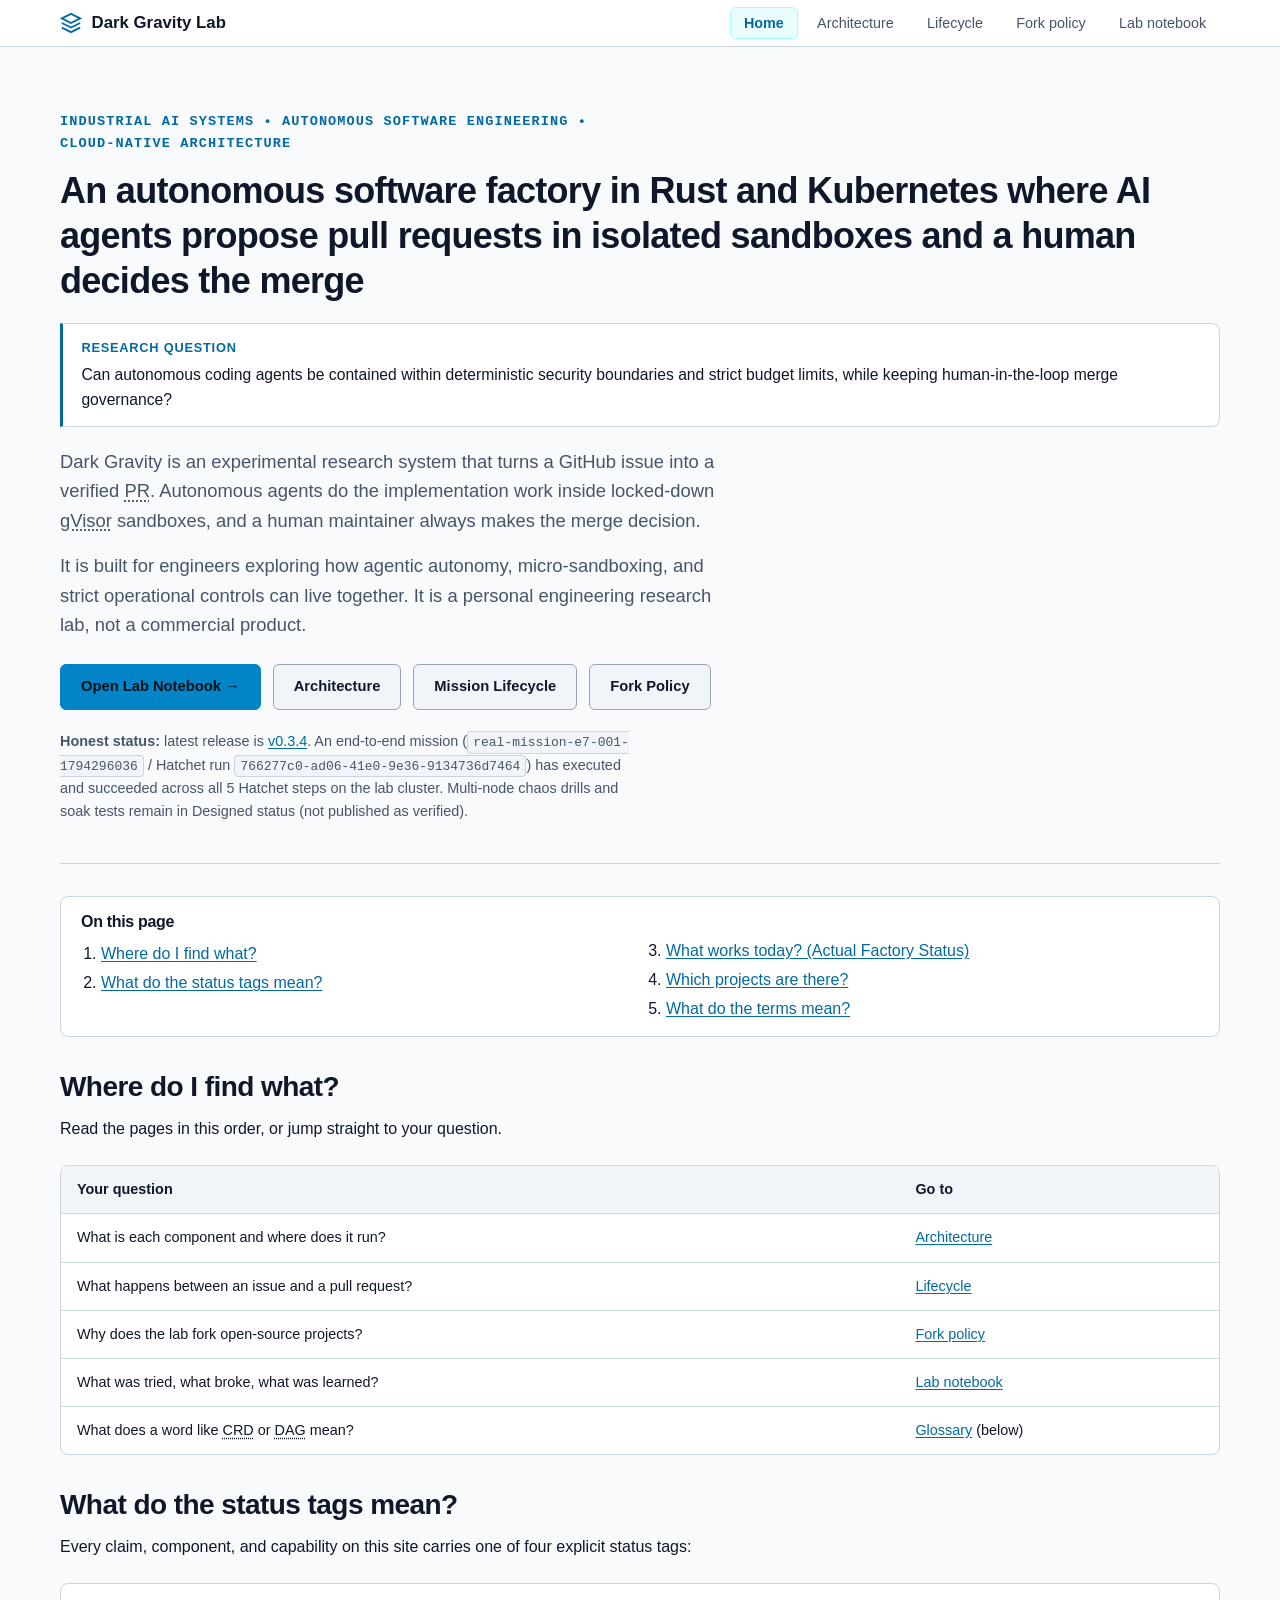
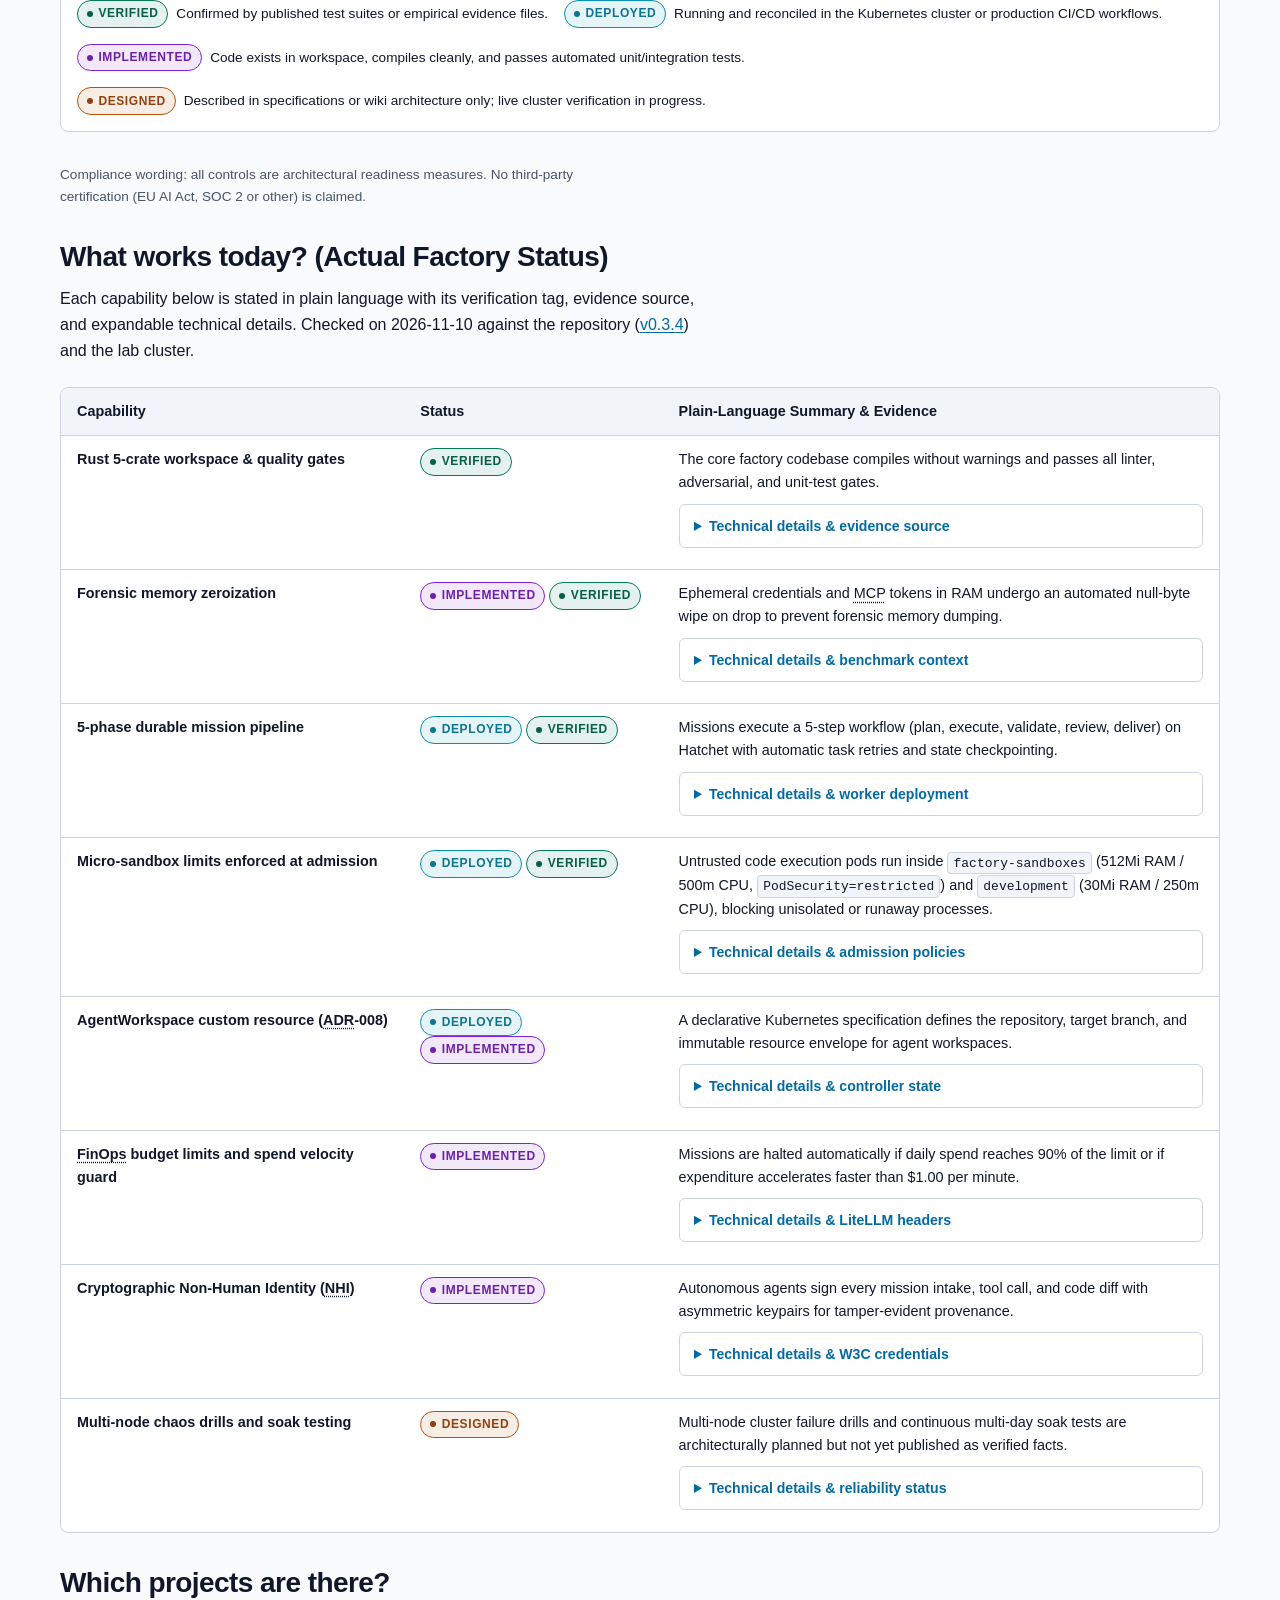
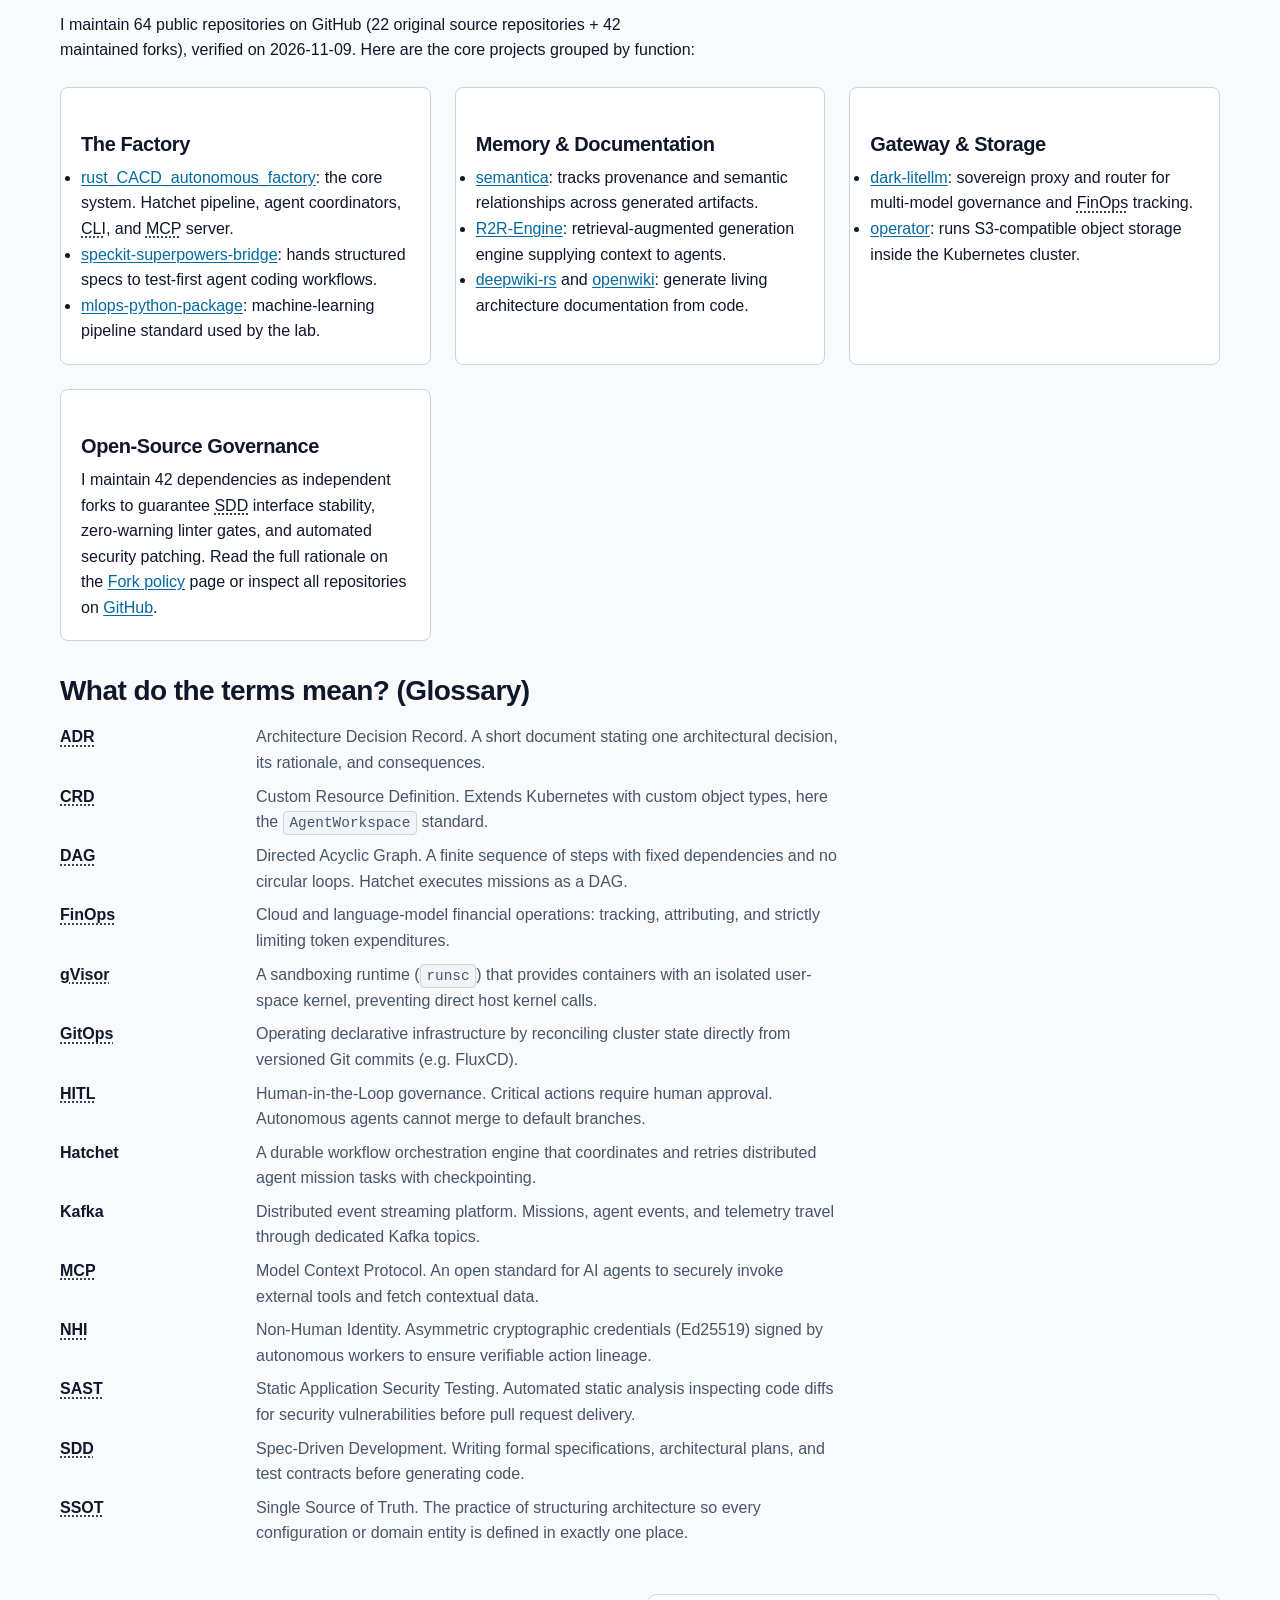
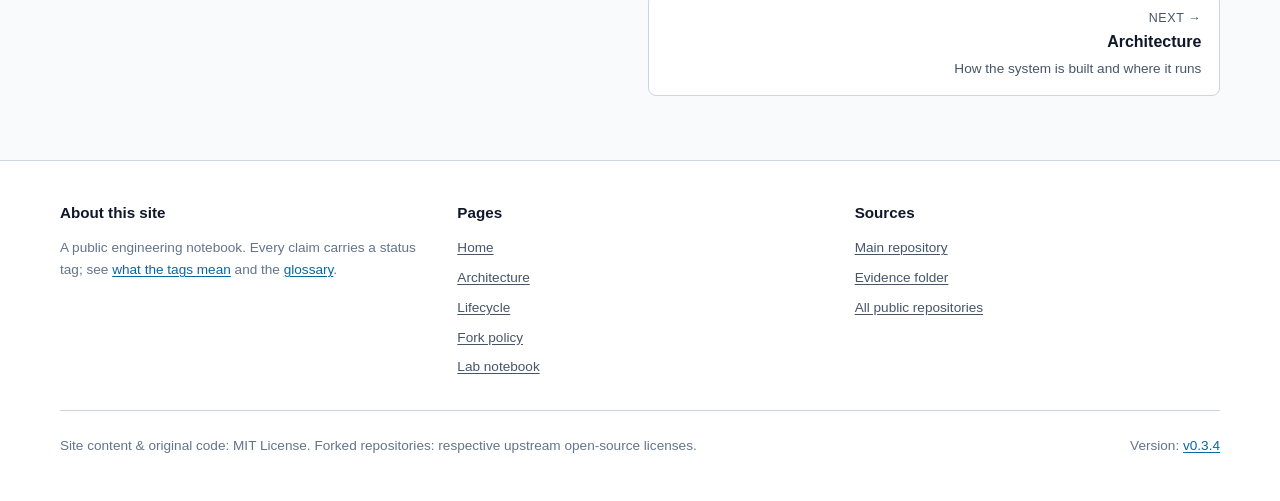
==== commit 9dd3cbfb: "docs(claims): update public claims, status tags, and evidence to v0.3.4 with live mission verificati" ====
--- a/index.html
+++ b/index.html
@@ -69,7 +69,7 @@
         </div>
 
         <p class="status-line" style="margin-top: 1.25rem;">
-          <strong>Honest status:</strong> latest release is <a href="https://github.com/lgcorzo/rust_CACD_autonomous_factory/releases/tag/v0.3.3">v0.3.3</a>. An end-to-end mission (<code>real-mission-e7-001-1794258497</code> / Hatchet run <code>e32a4202-2a30-44a4-b1dd-ef23f620e481</code>) has executed and succeeded across all 5 Hatchet steps on the lab cluster. Multi-node chaos drills and soak tests remain in Designed status (not published as verified).
+          <strong>Honest status:</strong> latest release is <a href="https://github.com/lgcorzo/rust_CACD_autonomous_factory/releases/tag/v0.3.4">v0.3.4</a>. An end-to-end mission (<code>real-mission-e7-001-1794296036</code> / Hatchet run <code>766277c0-ad06-41e0-9e36-9134736d7464</code>) has executed and succeeded across all 5 Hatchet steps on the lab cluster. Multi-node chaos drills and soak tests remain in Designed status (not published as verified).
         </p>
       </section>
 
@@ -118,7 +118,7 @@
       <section id="works-today">
         <h2>What works today? (Actual Factory Status)</h2>
         <p>
-          Each capability below is stated in plain language with its verification tag, evidence source, and expandable technical details. Checked on 2026-11-09 against the repository (<a href="https://github.com/lgcorzo/rust_CACD_autonomous_factory/releases/tag/v0.3.3">v0.3.3</a>) and the lab cluster.
+          Each capability below is stated in plain language with its verification tag, evidence source, and expandable technical details. Checked on 2026-11-10 against the repository (<a href="https://github.com/lgcorzo/rust_CACD_autonomous_factory/releases/tag/v0.3.4">v0.3.4</a>) and the lab cluster.
         </p>
         <div class="table-container">
           <table>
@@ -134,7 +134,7 @@
                   <details>
                     <summary>Technical details &amp; evidence source</summary>
                     <div>
-                      Source: <a href="https://github.com/lgcorzo/rust_CACD_autonomous_factory/blob/main/evidence/verified_status.json"><code>evidence/verified_status.json</code></a> (release <a href="https://github.com/lgcorzo/rust_CACD_autonomous_factory/releases/tag/v0.3.3">v0.3.3</a>, commit <code>7ab32fa</code>).
+                      Source: <a href="https://github.com/lgcorzo/rust_CACD_autonomous_factory/blob/main/docs/audit/PROVENANCE_DG_RVP_016.md"><code>docs/audit/PROVENANCE_DG_RVP_016.md</code></a> (release <a href="https://github.com/lgcorzo/rust_CACD_autonomous_factory/releases/tag/v0.3.4">v0.3.4</a>, commit <code>281223f1</code>).
                       Architecture follows a 5-crate onion model (<code>factory-core</code>, <code>factory-application</code>, <code>factory-infrastructure</code>, <code>factory-mcp-server</code>, <code>factory-cli</code>) on Rust Edition 2024 (<code>rustc 1.85+</code>).
                     </div>
                   </details>
@@ -149,7 +149,7 @@
                     <summary>Technical details &amp; benchmark context</summary>
                     <div>
                       Credential carriers derive <code>Zeroize</code> and <code>ZeroizeOnDrop</code>. Criterion micro-benchmarks measure this forensic wipe at <strong>54.2 ns</strong> (0.0542 &micro;s) on AMD x86_64 hardware.
-                      Source: <a href="https://github.com/lgcorzo/rust_CACD_autonomous_factory/blob/main/benches/memory_zeroize_bench.rs"><code>benches/memory_zeroize_bench.rs</code></a>. Reproduce via <code>cargo bench --bench memory_zeroize_bench</code>.
+                      Source: <a href="https://github.com/lgcorzo/rust_CACD_autonomous_factory/blob/main/crates/factory-core/benches/zeroize_benchmark.rs"><code>crates/factory-core/benches/zeroize_benchmark.rs</code></a>. Reproduce via <code>cargo bench -p factory-core --bench zeroize_benchmark</code>.
                     </div>
                   </details>
                 </td>
@@ -162,8 +162,8 @@
                   <details>
                     <summary>Technical details &amp; worker deployment</summary>
                     <div>
-                      Workers run release image <code>7ab32fa</code> (<a href="https://github.com/lgcorzo/rust_CACD_autonomous_factory/releases/tag/v0.3.3">v0.3.3</a>) in namespace <code>agents</code>.
-                      Hatchet coordinates <code>rustant-plan</code>, <code>zeroclaw-execute</code>, <code>zeroclaw-validate</code>, <code>rustant-review</code>, and <code>factory-deliver</code>. Live run <code>darkgravitymission-dev-lgcorzo-1794258497071</code> (<code>e32a4202-2a30-44a4-b1dd-ef23f620e481</code>) succeeded across all 5 steps in <code>3m 47s</code>; recorded in <a href="https://github.com/lgcorzo/rust_CACD_autonomous_factory/blob/main/evidence/security/live-gvisor-isolation.json"><code>evidence/security/live-gvisor-isolation.json</code></a> and <a href="https://github.com/lgcorzo/rust_CACD_autonomous_factory/blob/main/docs/audit/REMEDIATION_REPORT_013.md"><code>REMEDIATION_REPORT_013.md</code></a>.
+                      Workers run release image <code>7ce46c2d</code> (<a href="https://github.com/lgcorzo/rust_CACD_autonomous_factory/releases/tag/v0.3.4">v0.3.4</a>) in namespace <code>agents</code>.
+                      Hatchet coordinates <code>rustant-plan</code>, <code>zeroclaw-execute</code>, <code>zeroclaw-validate</code>, <code>rustant-review</code>, and <code>factory-deliver</code>. Live run <code>diag-mission-1794303600-1794303618</code> (<code>e07c7bc1-3164-4460-99c1-3473cd842150</code>) succeeded across all 5 steps in <code>3m 03s</code>; recorded in <a href="https://github.com/lgcorzo/rust_CACD_autonomous_factory/blob/main/docs/audit/PROVENANCE_DG_RVP_016.md"><code>PROVENANCE_DG_RVP_016.md</code></a>.
                     </div>
                   </details>
                 </td>
@@ -342,7 +342,7 @@
       </div>
       <div class="footer-bottom">
         <span>Site content &amp; original code: MIT License. Forked repositories: respective upstream open-source licenses.</span>
-        <span>Version: <a href="https://github.com/lgcorzo/rust_CACD_autonomous_factory/releases/tag/v0.3.3">v0.3.3</a></span>
+        <span>Version: <a href="https://github.com/lgcorzo/rust_CACD_autonomous_factory/releases/tag/v0.3.4">v0.3.4</a></span>
       </div>
     </div>
   </footer>
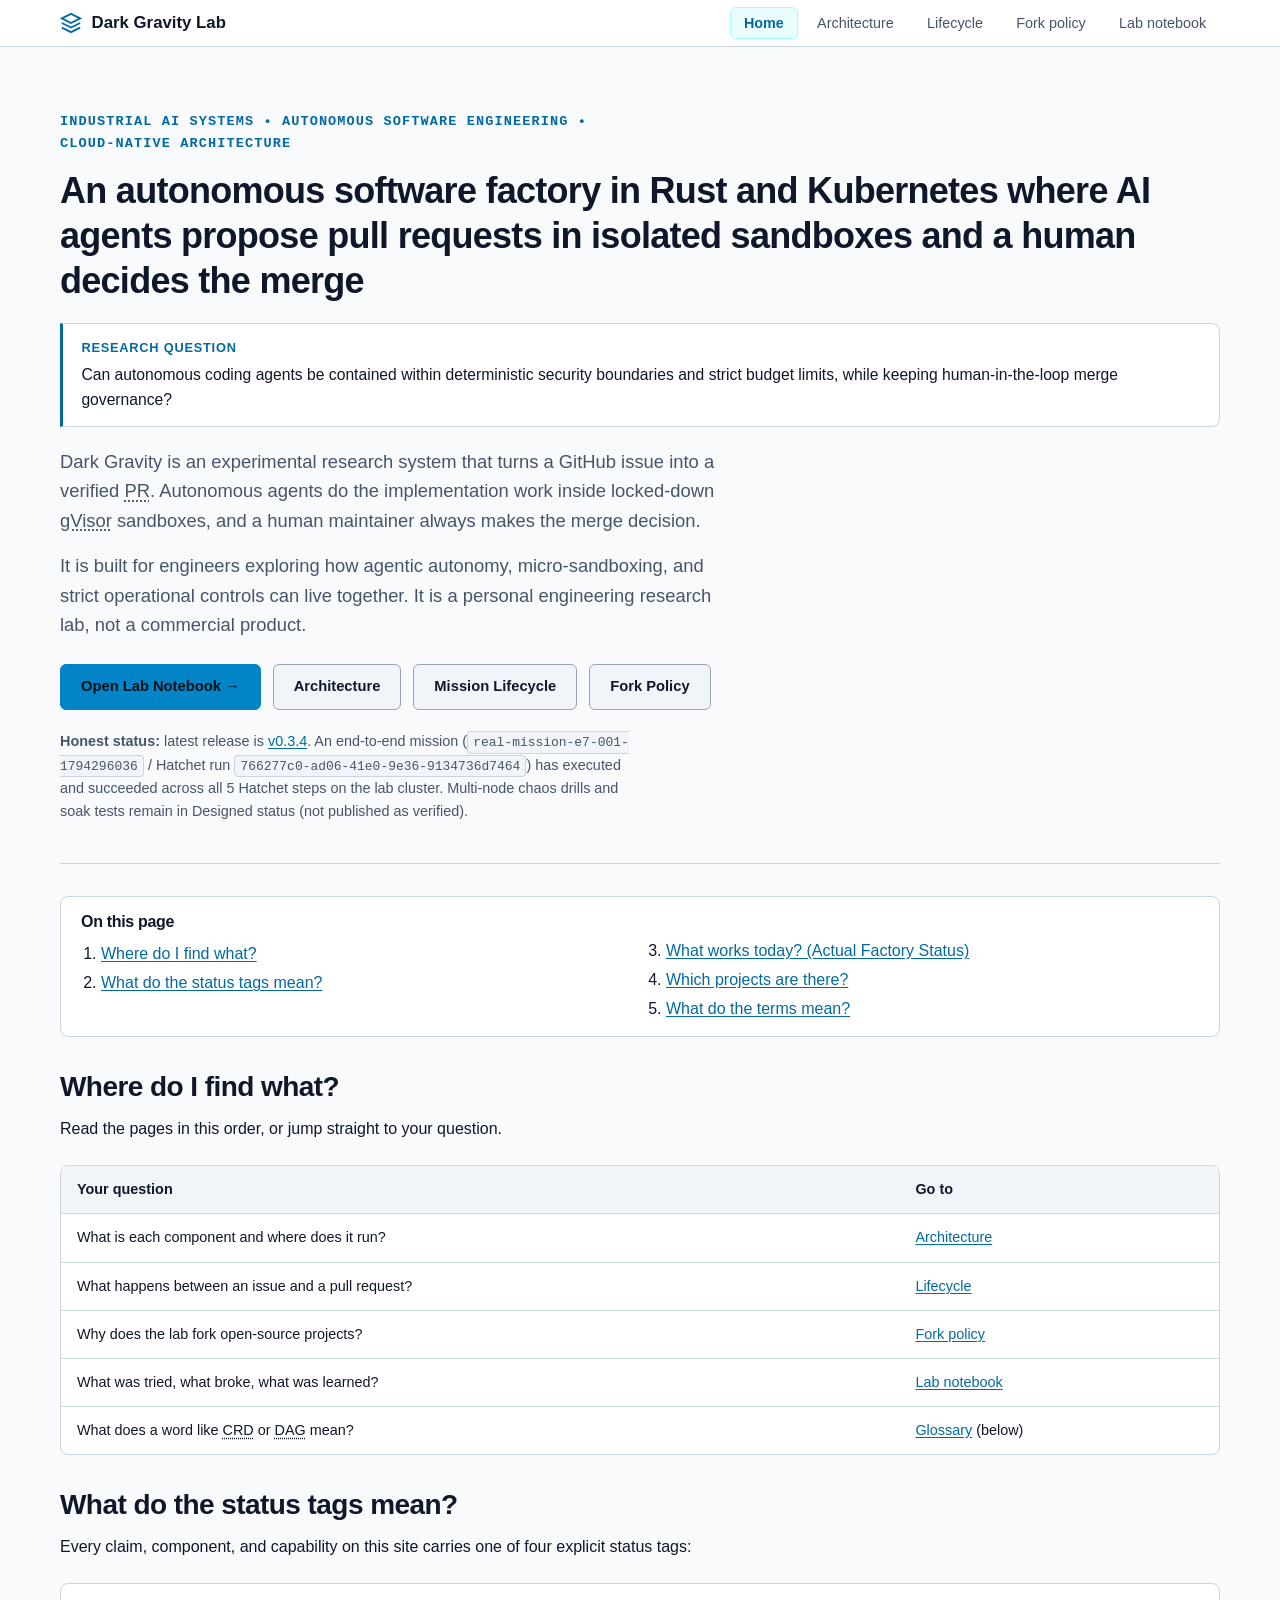
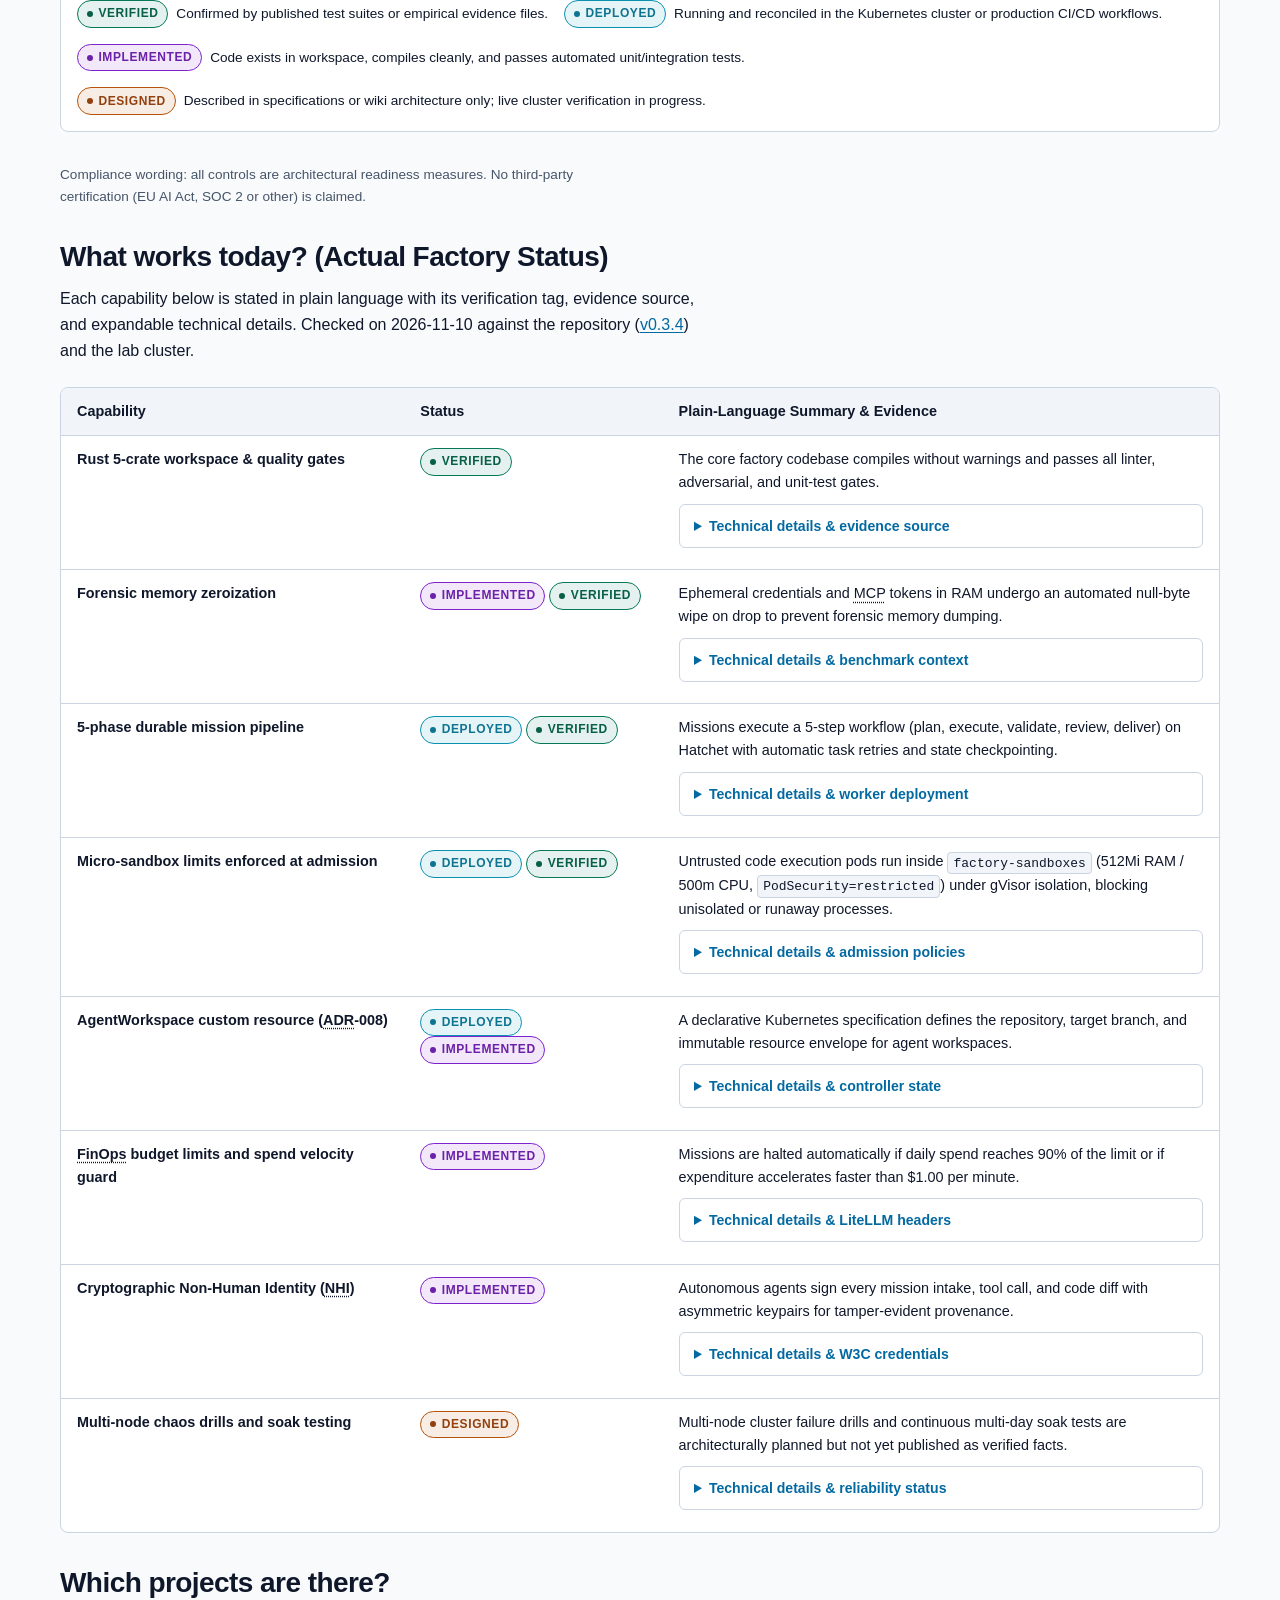
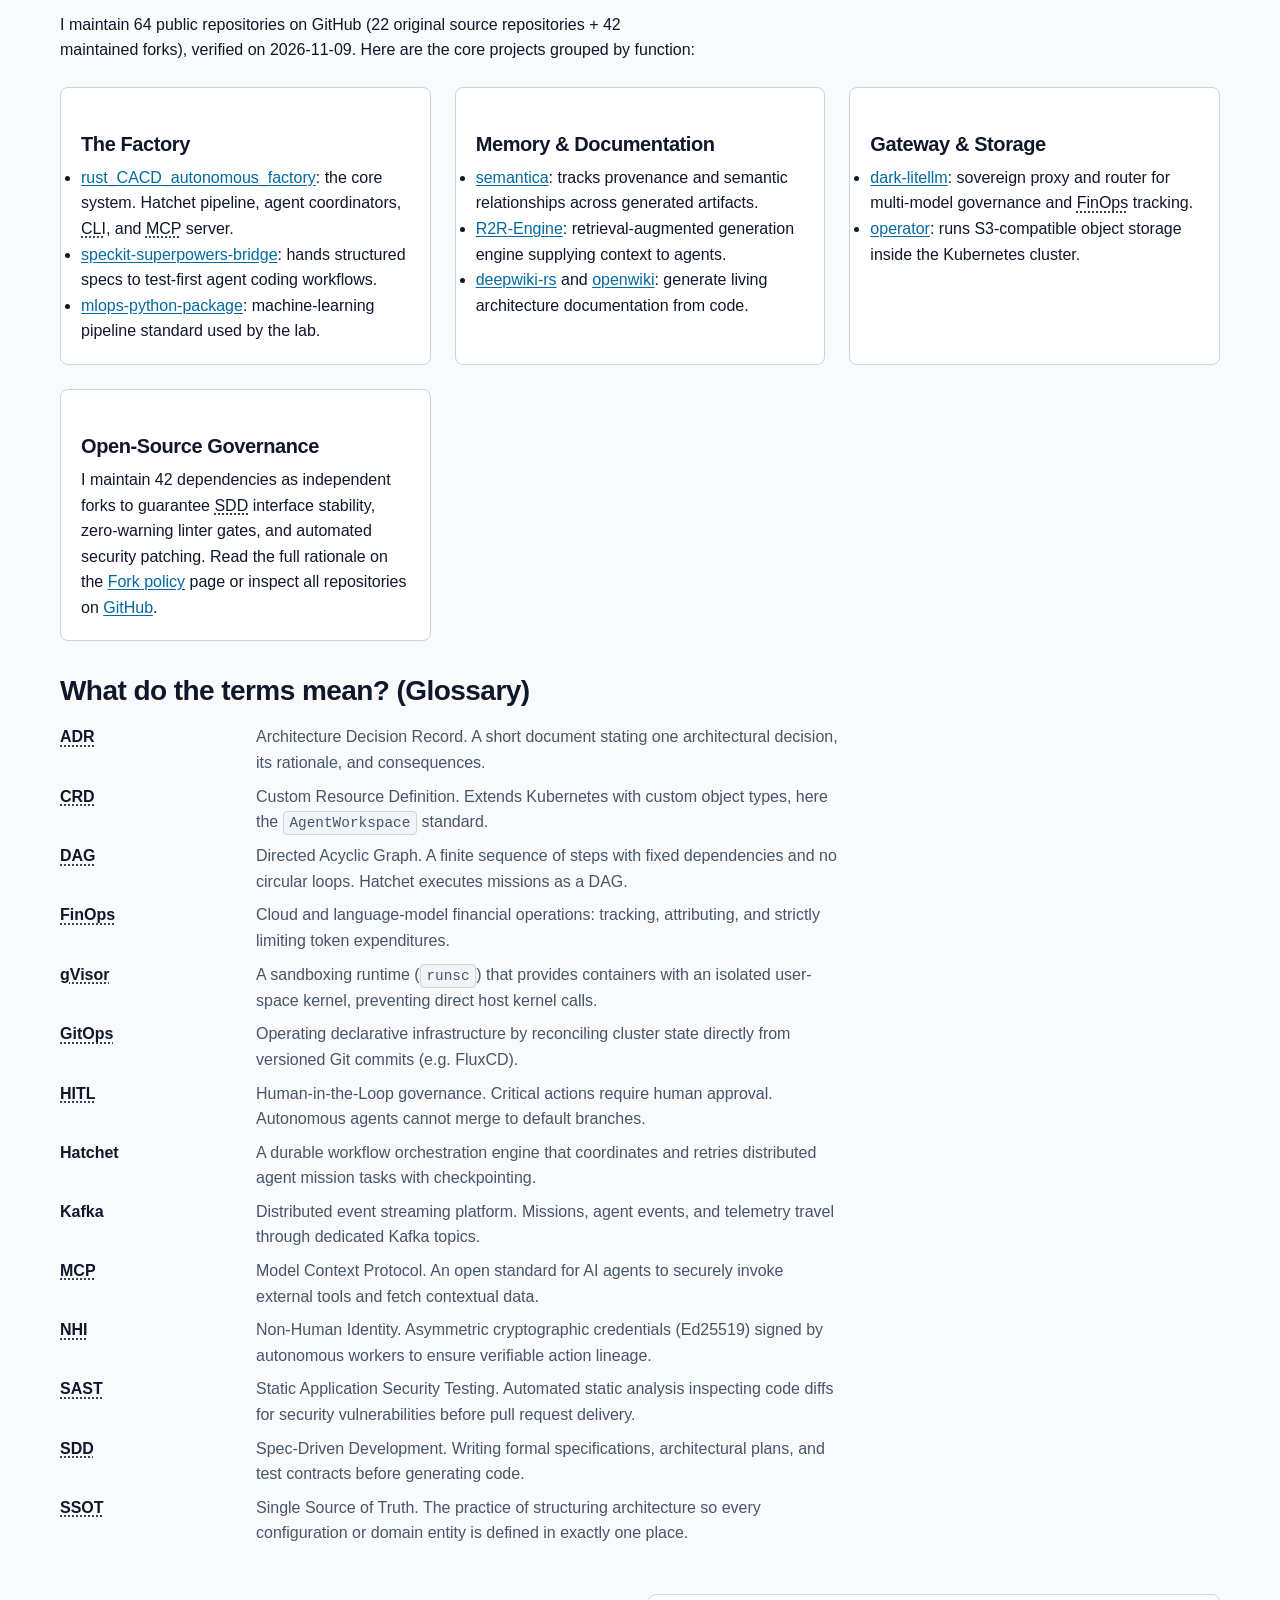
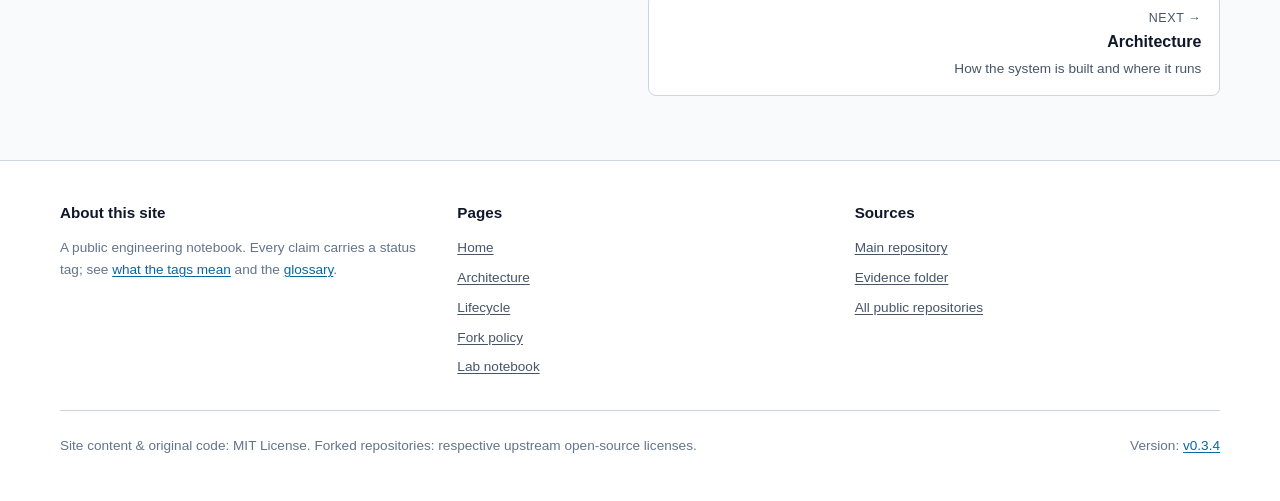
==== commit a28d7a27: "docs(claims): update sandbox memory limit from obsolete 30Mi to real 512Mi / 500m" ====
--- a/index.html
+++ b/index.html
@@ -172,13 +172,13 @@
                 <td><strong>Micro-sandbox limits enforced at admission</strong></td>
                 <td><span class="status-tag status-deployed">Deployed</span> <span class="status-tag status-verified">Verified</span></td>
                 <td>
-                  Untrusted code execution pods run inside <code>factory-sandboxes</code> (512Mi RAM / 500m CPU, <code>PodSecurity=restricted</code>) and <code>development</code> (30Mi RAM / 250m CPU), blocking unisolated or runaway processes.
+                  Untrusted code execution pods run inside <code>factory-sandboxes</code> (512Mi RAM / 500m CPU, <code>PodSecurity=restricted</code>) under gVisor isolation, blocking unisolated or runaway processes.
                   <details>
                     <summary>Technical details &amp; admission policies</summary>
                     <div>
-                      Enforced by Kubernetes <code>PodSecurity: restricted</code> in <code>factory-sandboxes</code> and ValidatingAdmissionPolicies <code>dg-sandbox-bounds-jobs</code> and <code>dg-sandbox-bounds-pods</code> in <code>development</code>.
+                      Enforced by Kubernetes <code>PodSecurity: restricted</code> and resource limits in <code>factory-sandboxes</code> (and ValidatingAdmissionPolicies <code>dg-sandbox-bounds-jobs</code> and <code>dg-sandbox-bounds-pods</code>).
                       Sandbox containers run under <code>RuntimeClass=gvisor</code> (<abbr title="User-space kernel container sandbox">gVisor</abbr> <code>runsc</code> kernel emulation, <code>io.containerd.runsc.v1</code>) with <code>readOnlyRootFilesystem: true</code> and dropped capabilities (verified via pod <code>sandbox-job-a68ab421-mmzwz</code>, <code>exit_code: 0</code>).
-                      Source: <a href="https://github.com/lgcorzo/rust_CACD_autonomous_factory/blob/main/evidence/security/live-gvisor-isolation.json"><code>evidence/security/live-gvisor-isolation.json</code></a> and <a href="https://github.com/lgcorzo/rust_CACD_autonomous_factory/blob/main/deploy/policies/validating-admission-policies.yaml"><code>deploy/policies/</code></a>.
+                      Source: <a href="https://github.com/lgcorzo/rust_CACD_autonomous_factory/blob/main/evidence/security/live-gvisor-isolation.json"><code>evidence/security/live-gvisor-isolation.json</code></a>, <a href="https://github.com/lgcorzo/rust_CACD_autonomous_factory/blob/main/evidence/benchmarks/resource-profiling-512mi.json"><code>resource-profiling-512mi.json</code></a>, and <a href="https://github.com/lgcorzo/rust_CACD_autonomous_factory/blob/main/deploy/policies/validating-admission-policies.yaml"><code>deploy/policies/</code></a>.
                     </div>
                   </details>
                 </td>
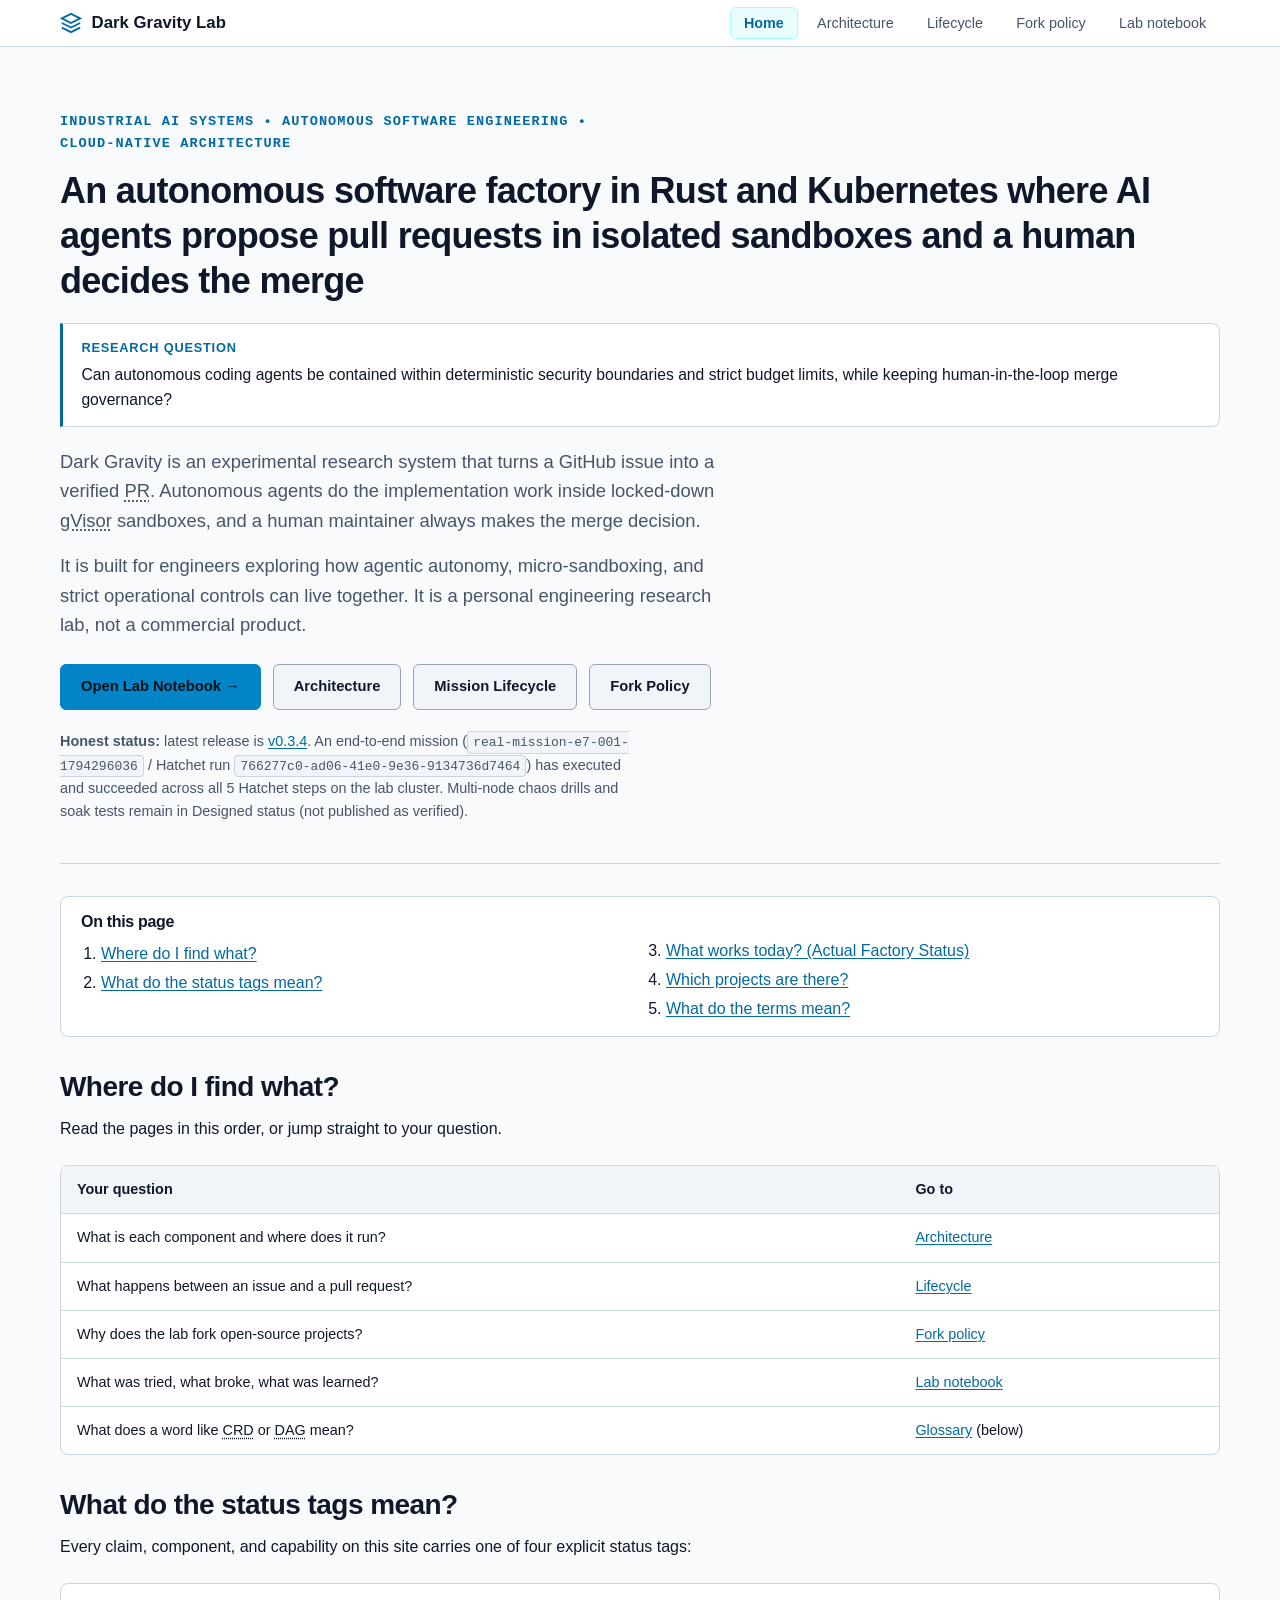
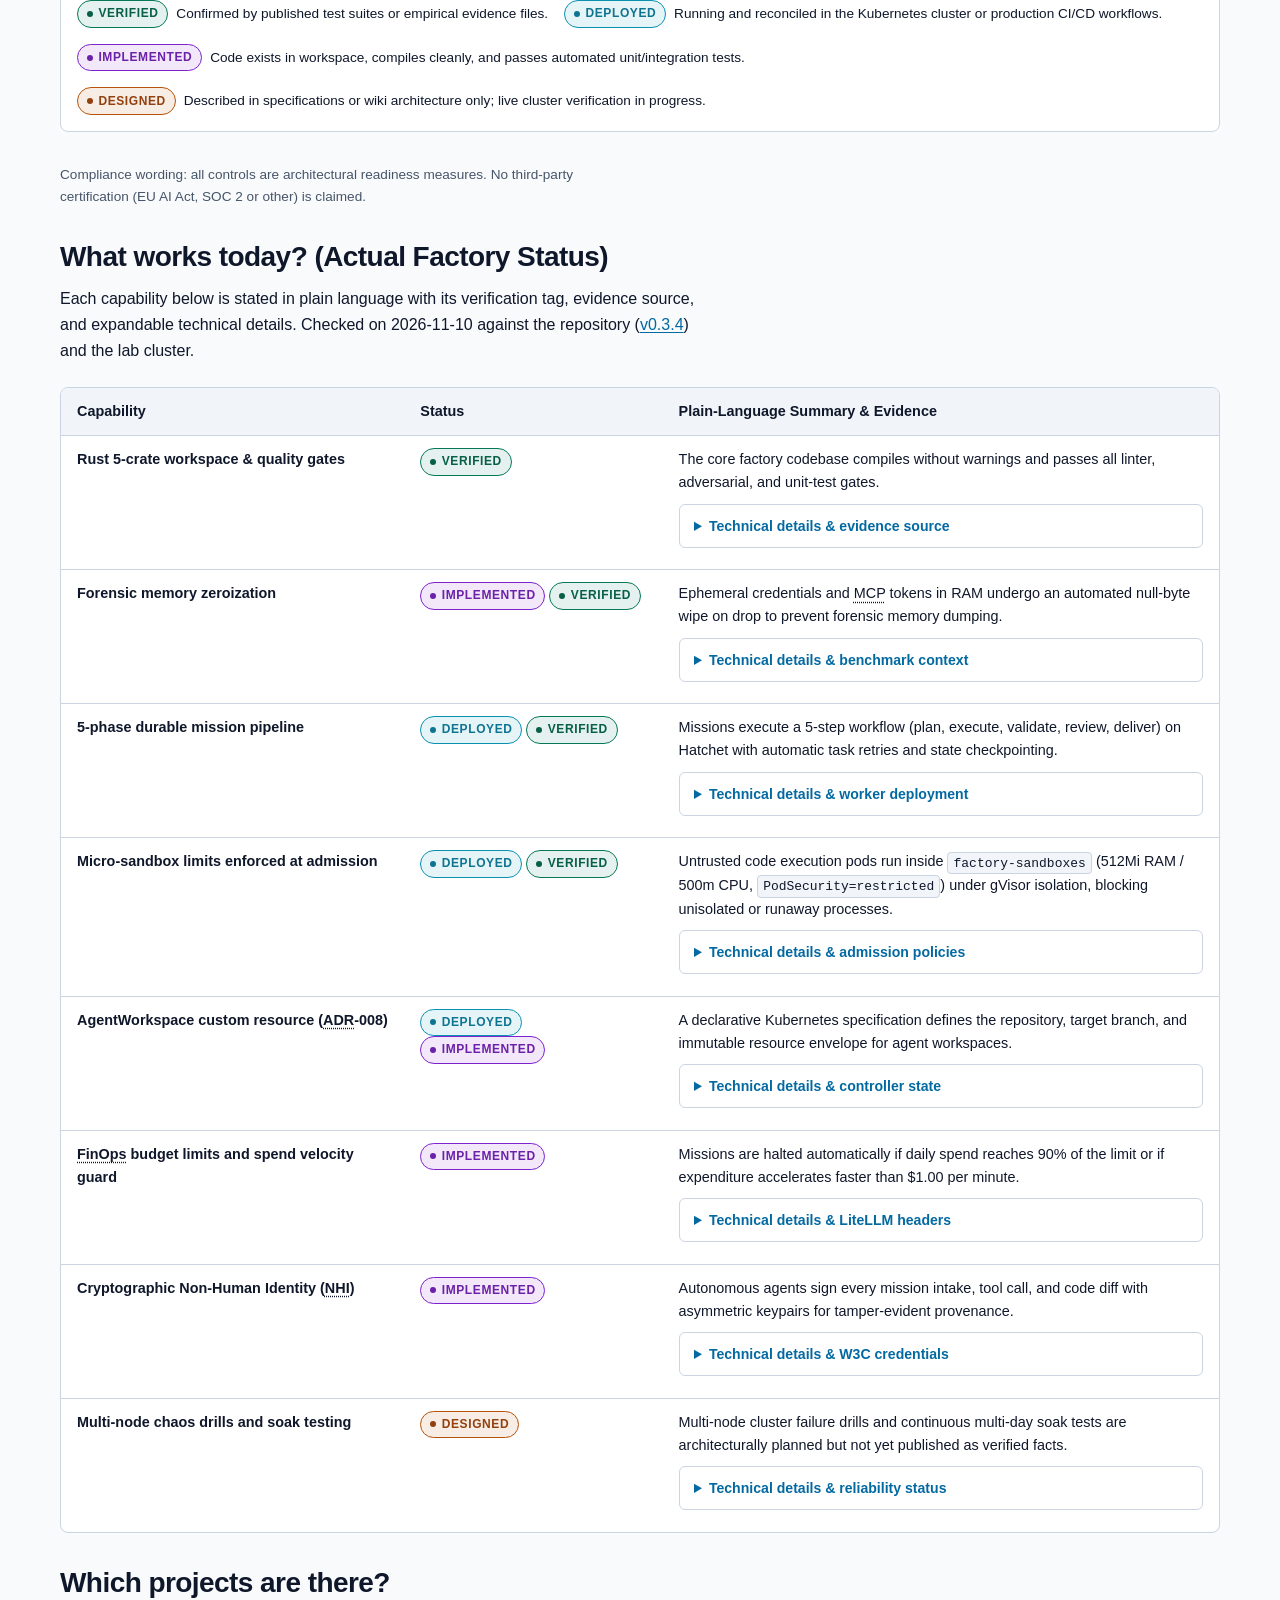
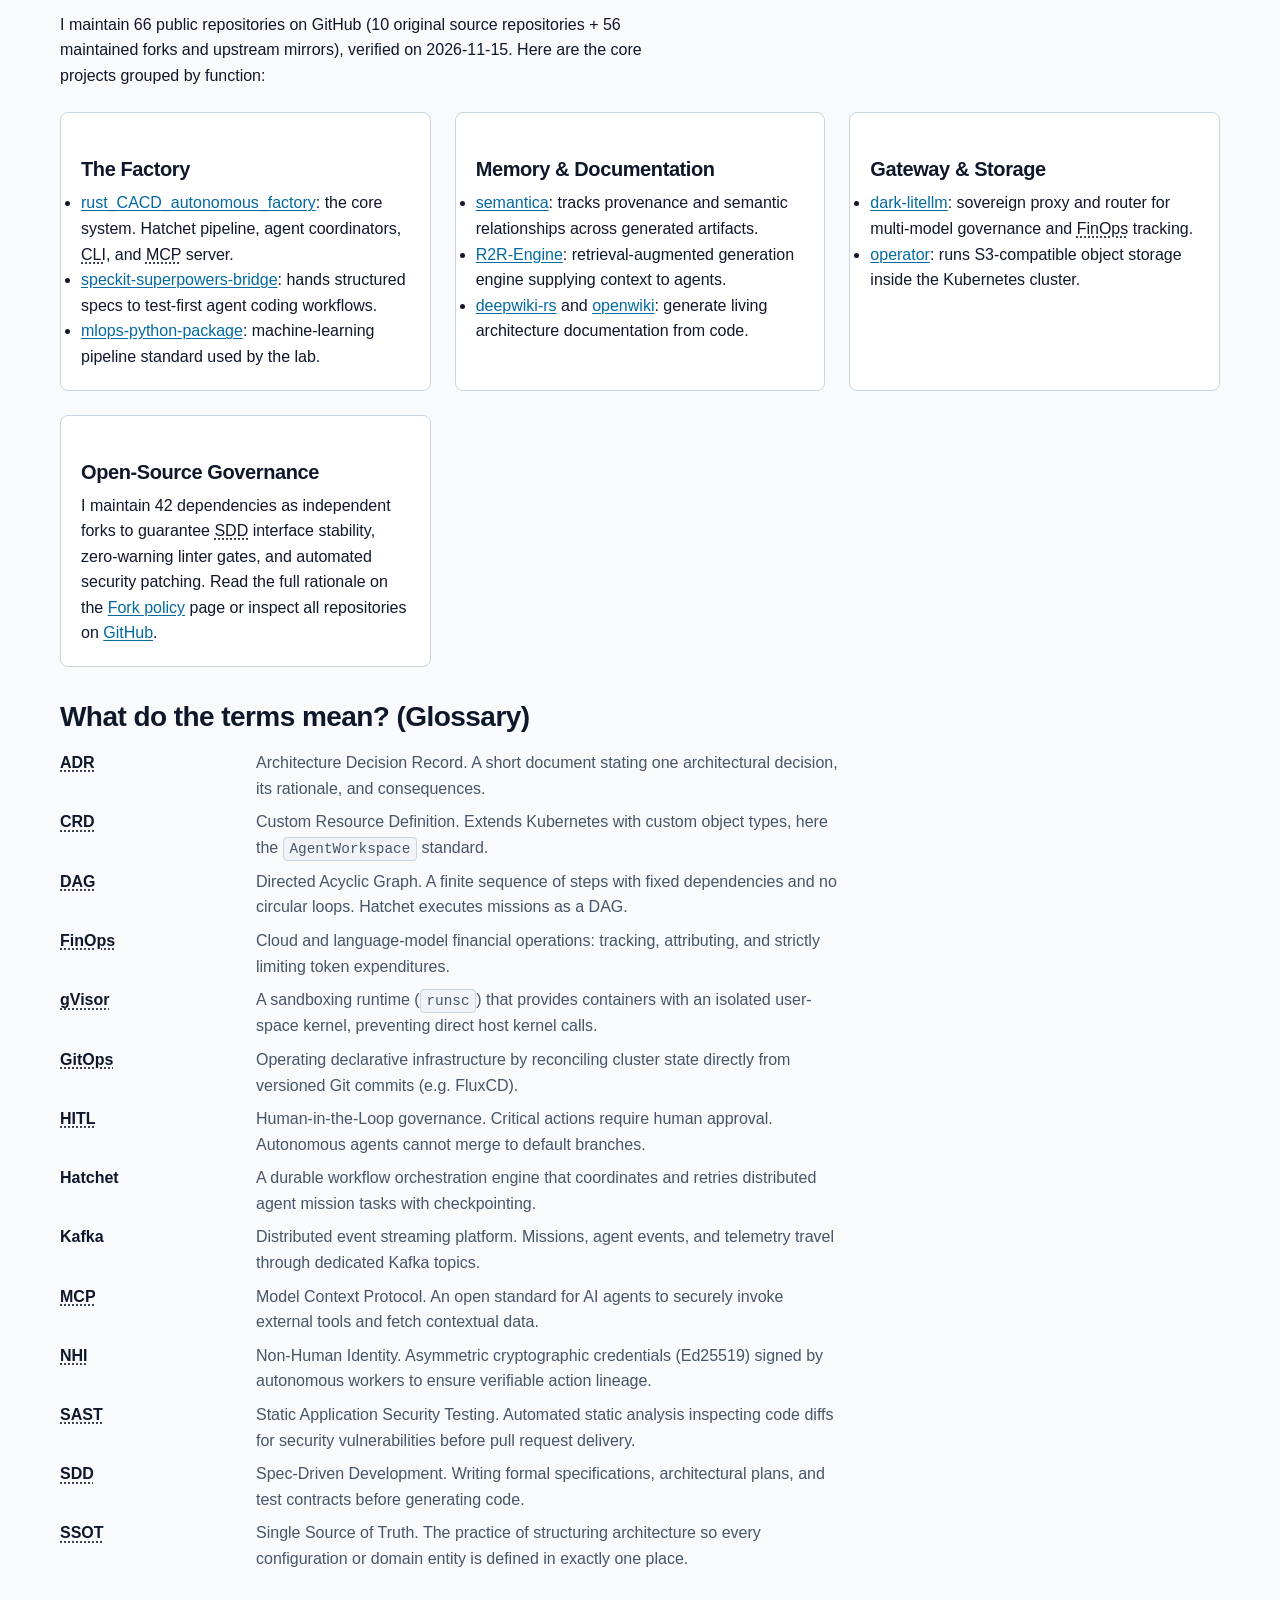
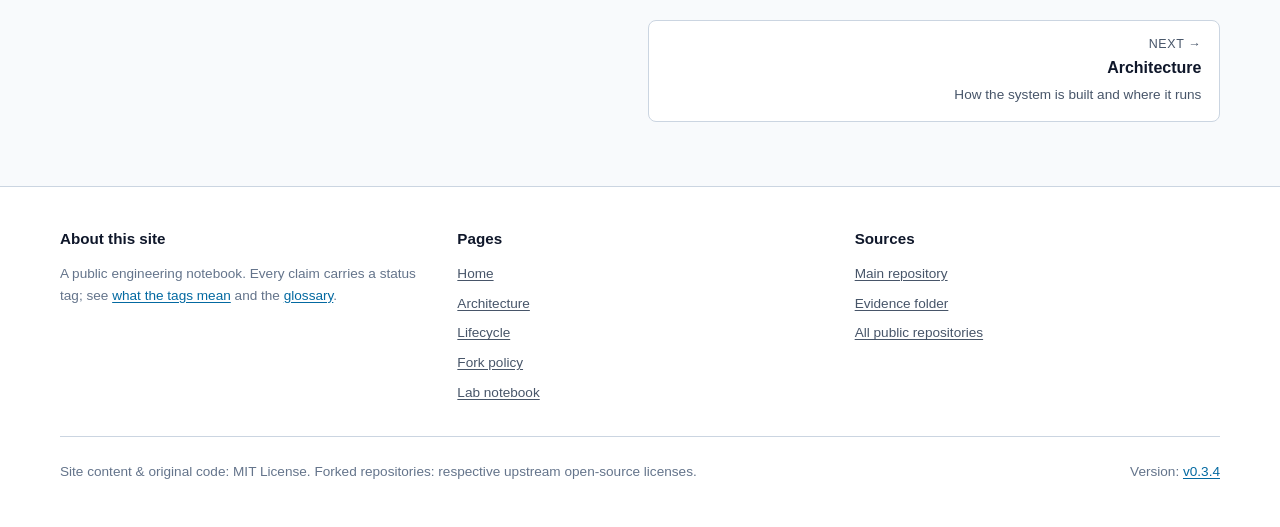
==== commit 71bfd863: "[agent] docs(audit): remove private repository metadata and align public ecosystem counts" ====
--- a/index.html
+++ b/index.html
@@ -247,7 +247,7 @@
       <section id="projects">
         <h2>Which projects are there?</h2>
         <p>
-          I maintain 64 public repositories on GitHub (22 original source repositories + 42 maintained forks), verified on 2026-11-09. Here are the core projects grouped by function:
+          I maintain 66 public repositories on GitHub (10 original source repositories + 56 maintained forks and upstream mirrors), verified on 2026-11-15. Here are the core projects grouped by function:
         </p>
         <div class="grid-2">
           <div class="card">
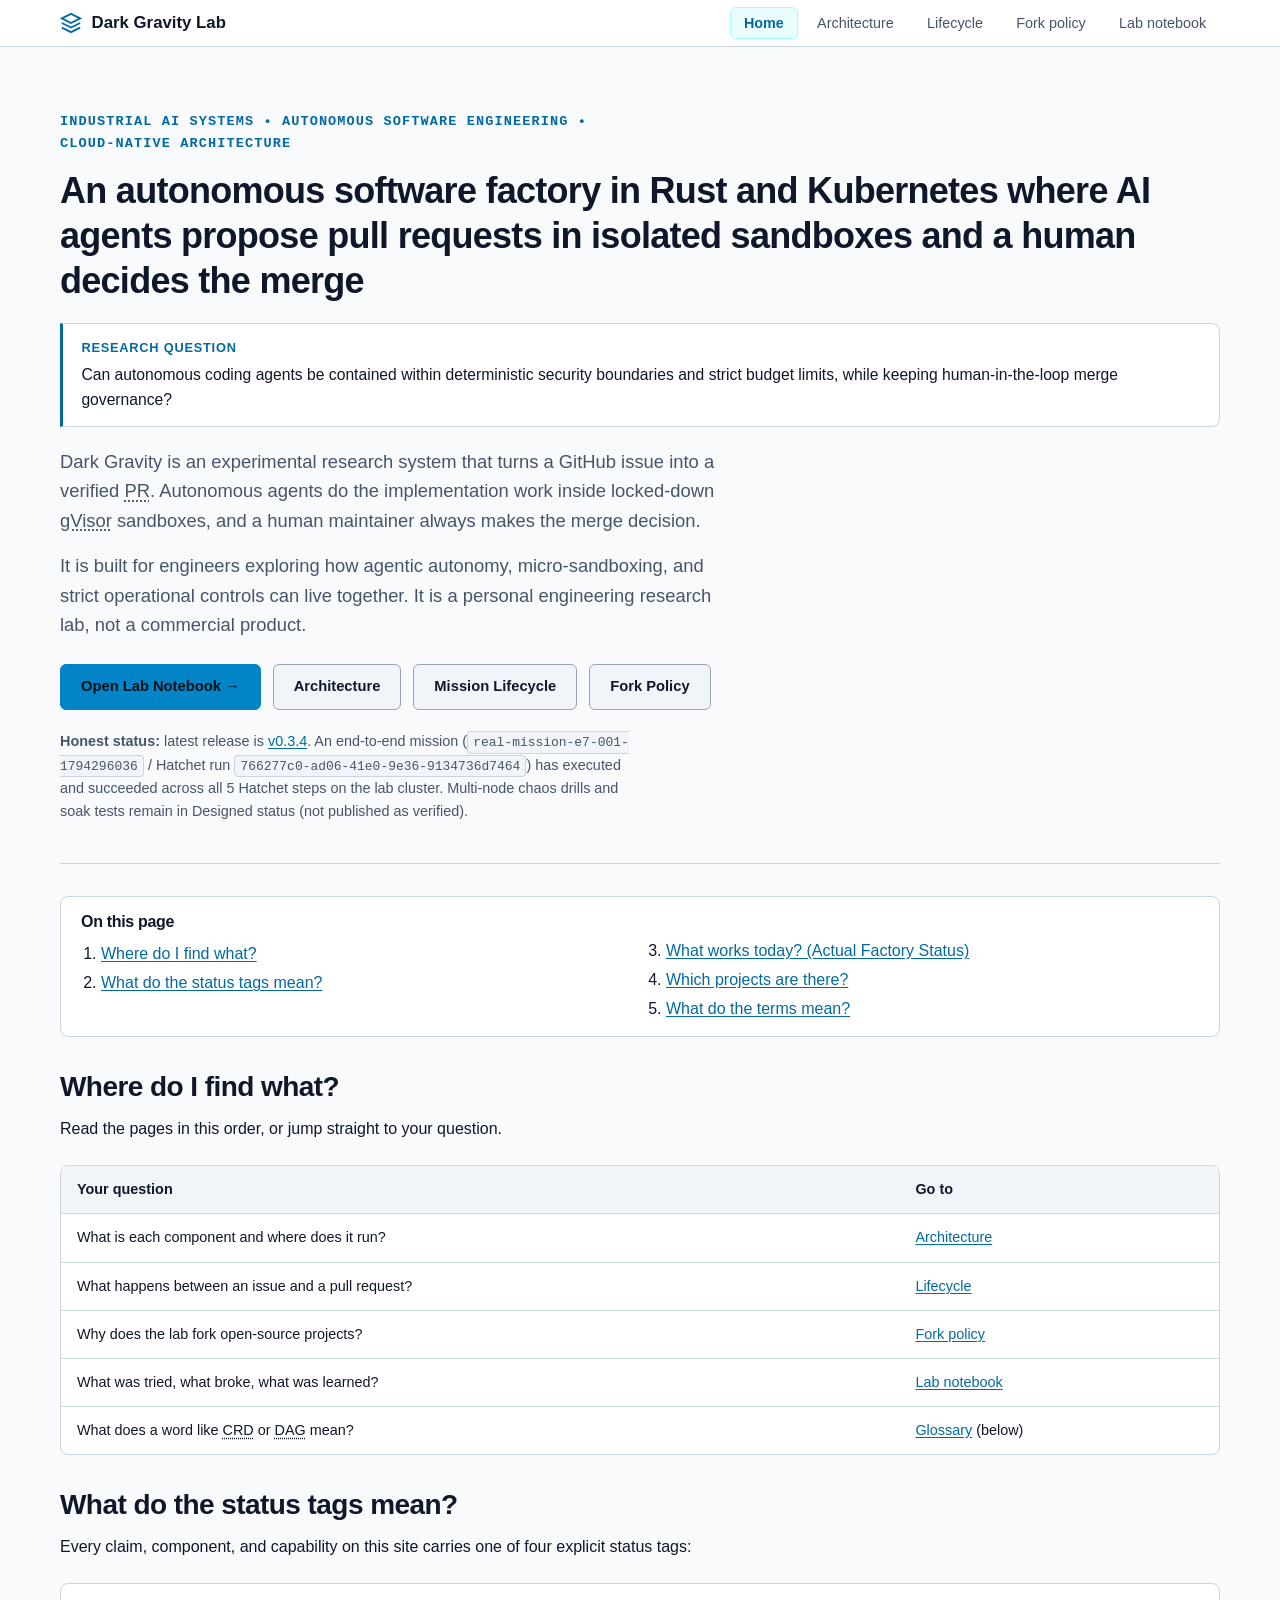
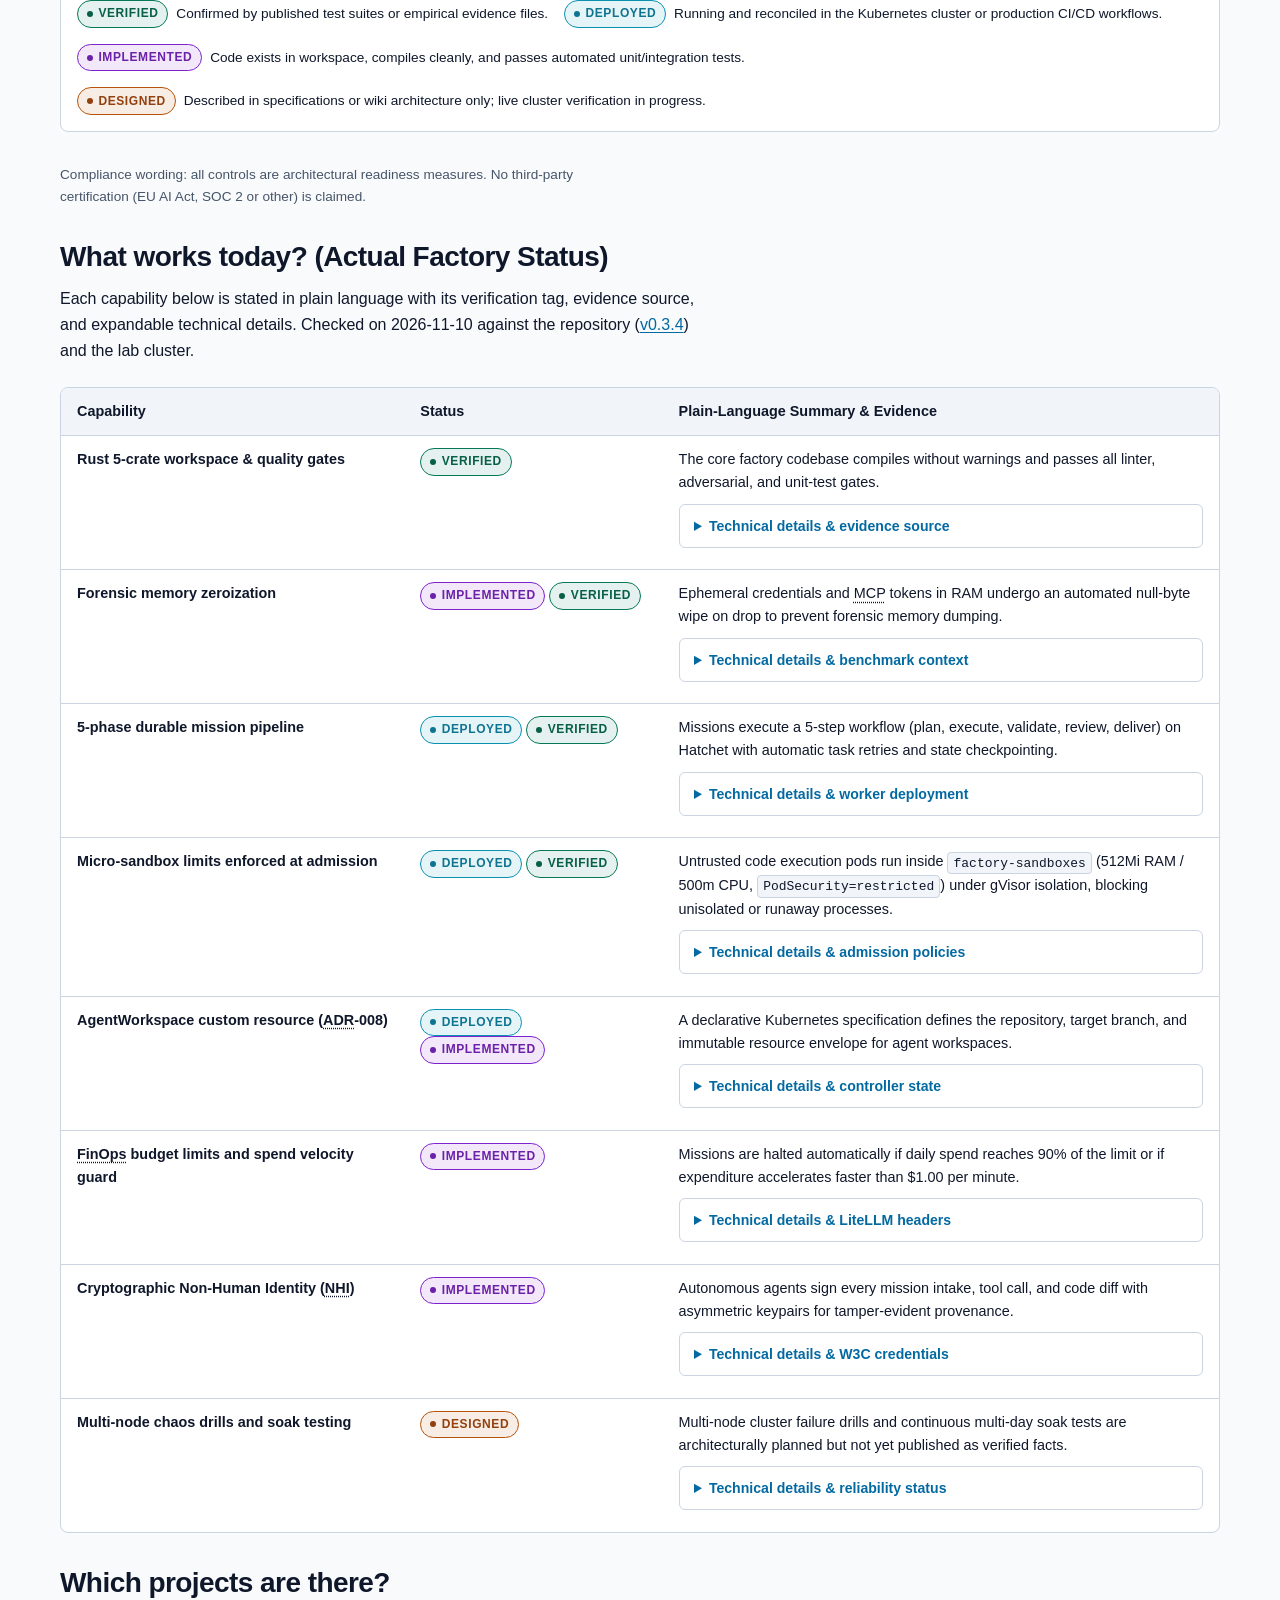
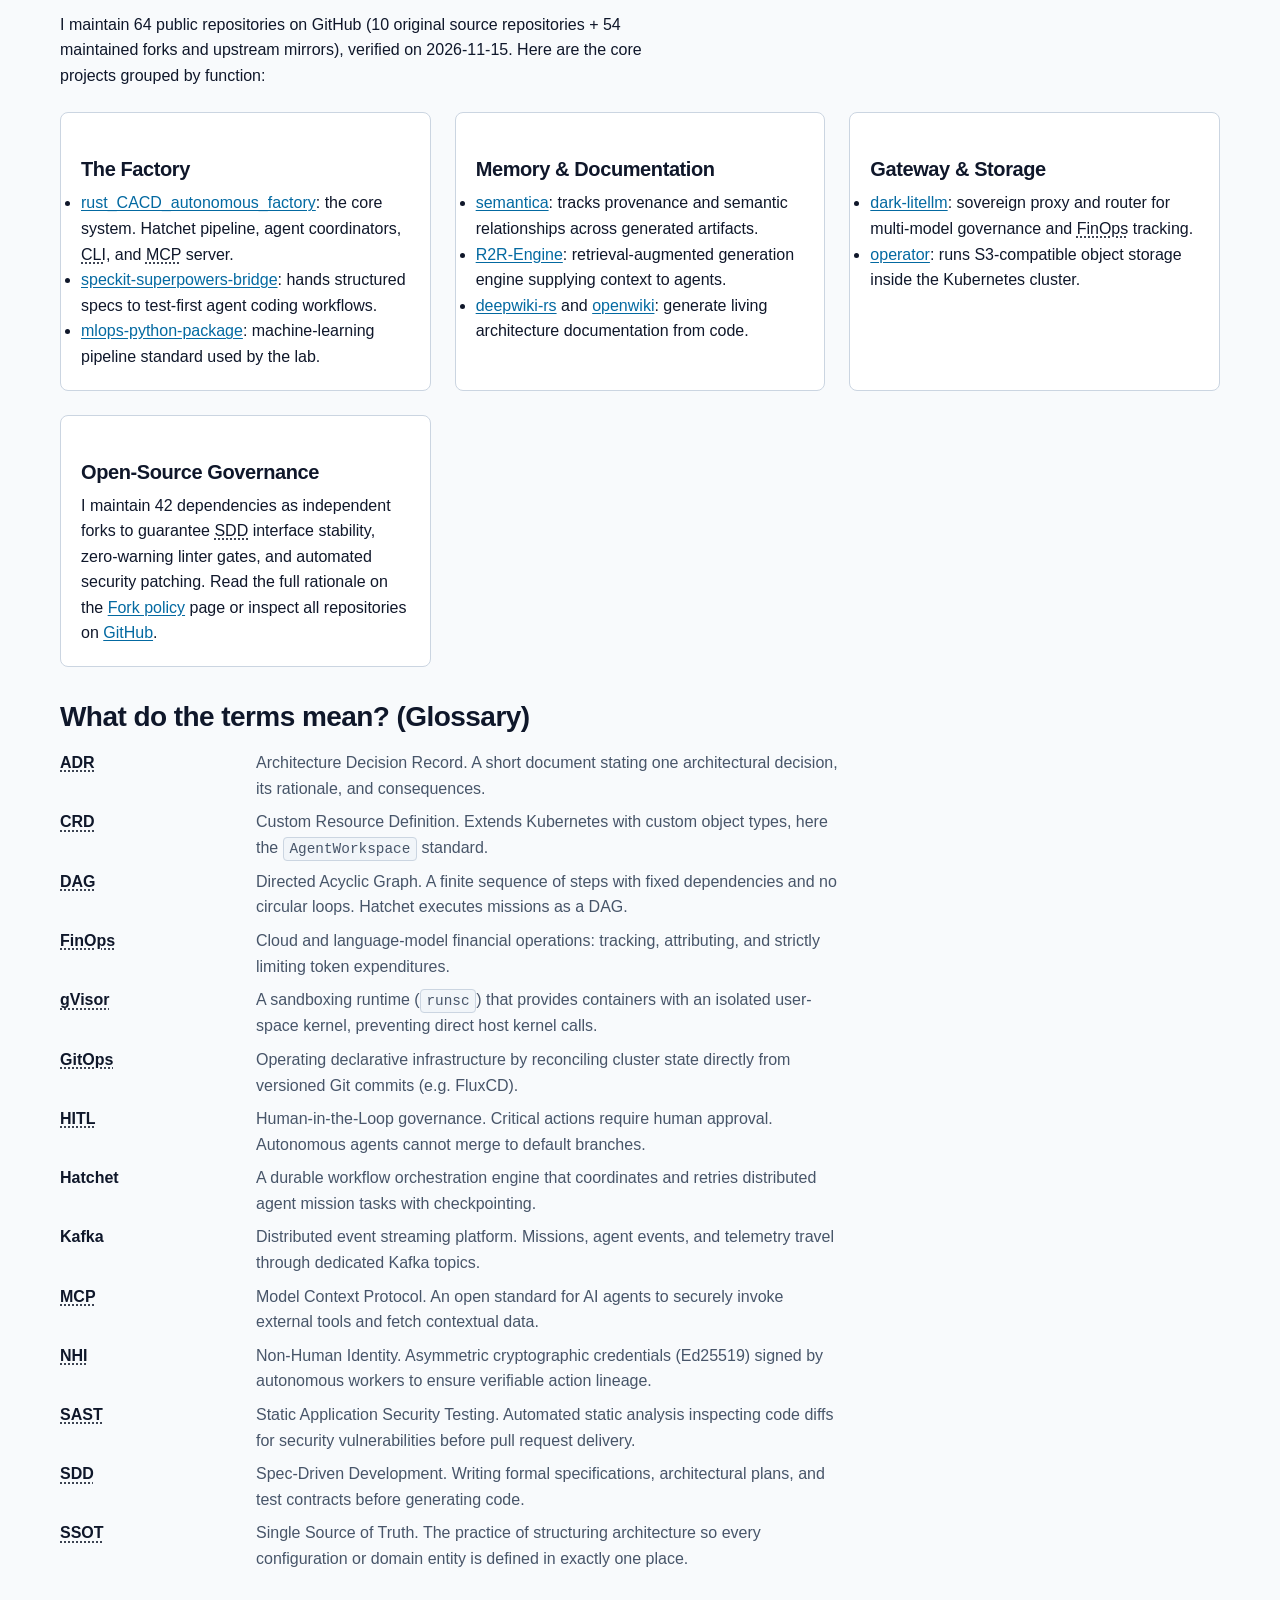
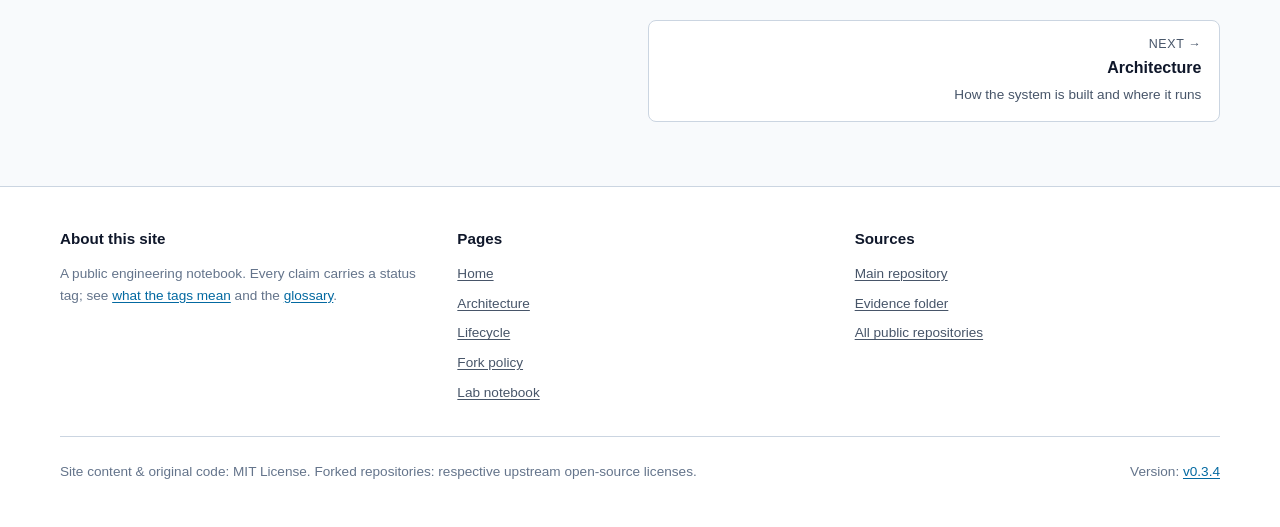
==== commit 80ec5b57: "fix: update canonical public repository count to 64 in index.html" ====
--- a/index.html
+++ b/index.html
@@ -247,7 +247,7 @@
       <section id="projects">
         <h2>Which projects are there?</h2>
         <p>
-          I maintain 66 public repositories on GitHub (10 original source repositories + 56 maintained forks and upstream mirrors), verified on 2026-11-15. Here are the core projects grouped by function:
+          I maintain 64 public repositories on GitHub (10 original source repositories + 54 maintained forks and upstream mirrors), verified on 2026-11-15. Here are the core projects grouped by function:
         </p>
         <div class="grid-2">
           <div class="card">
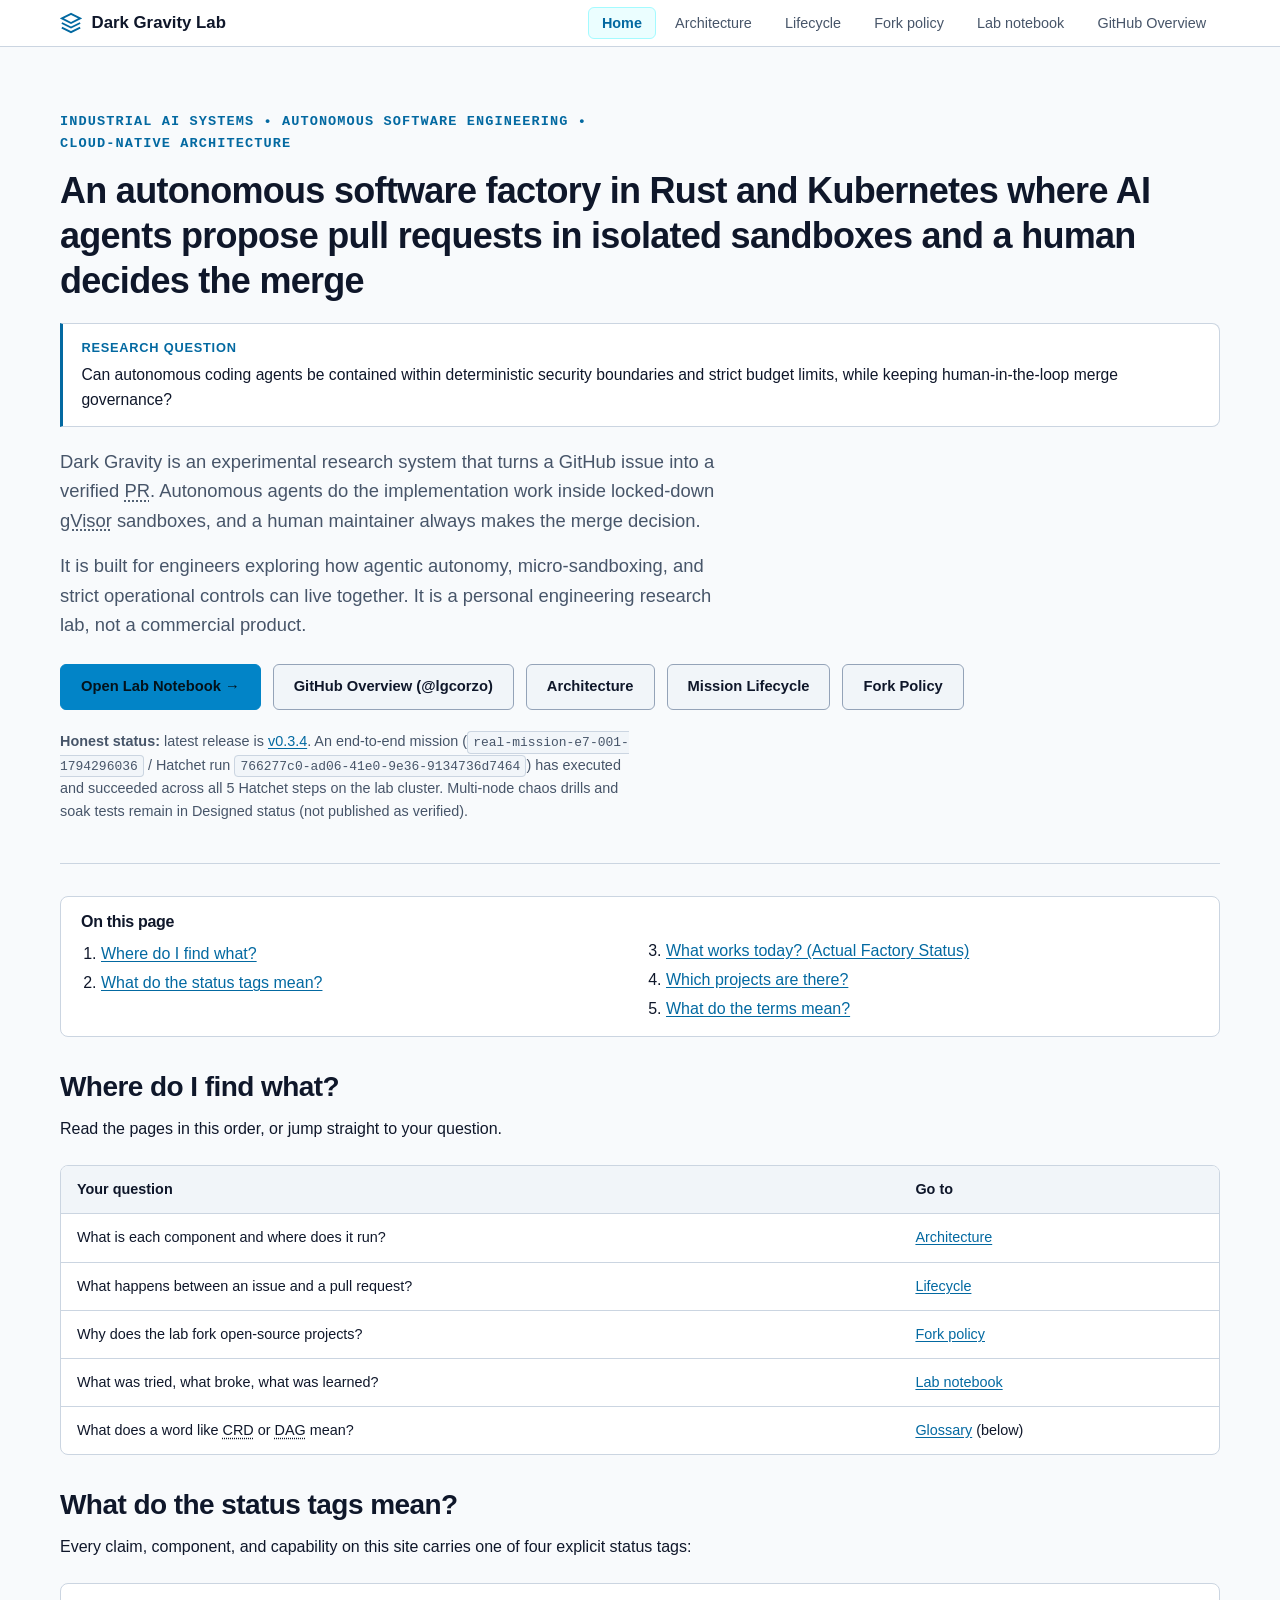
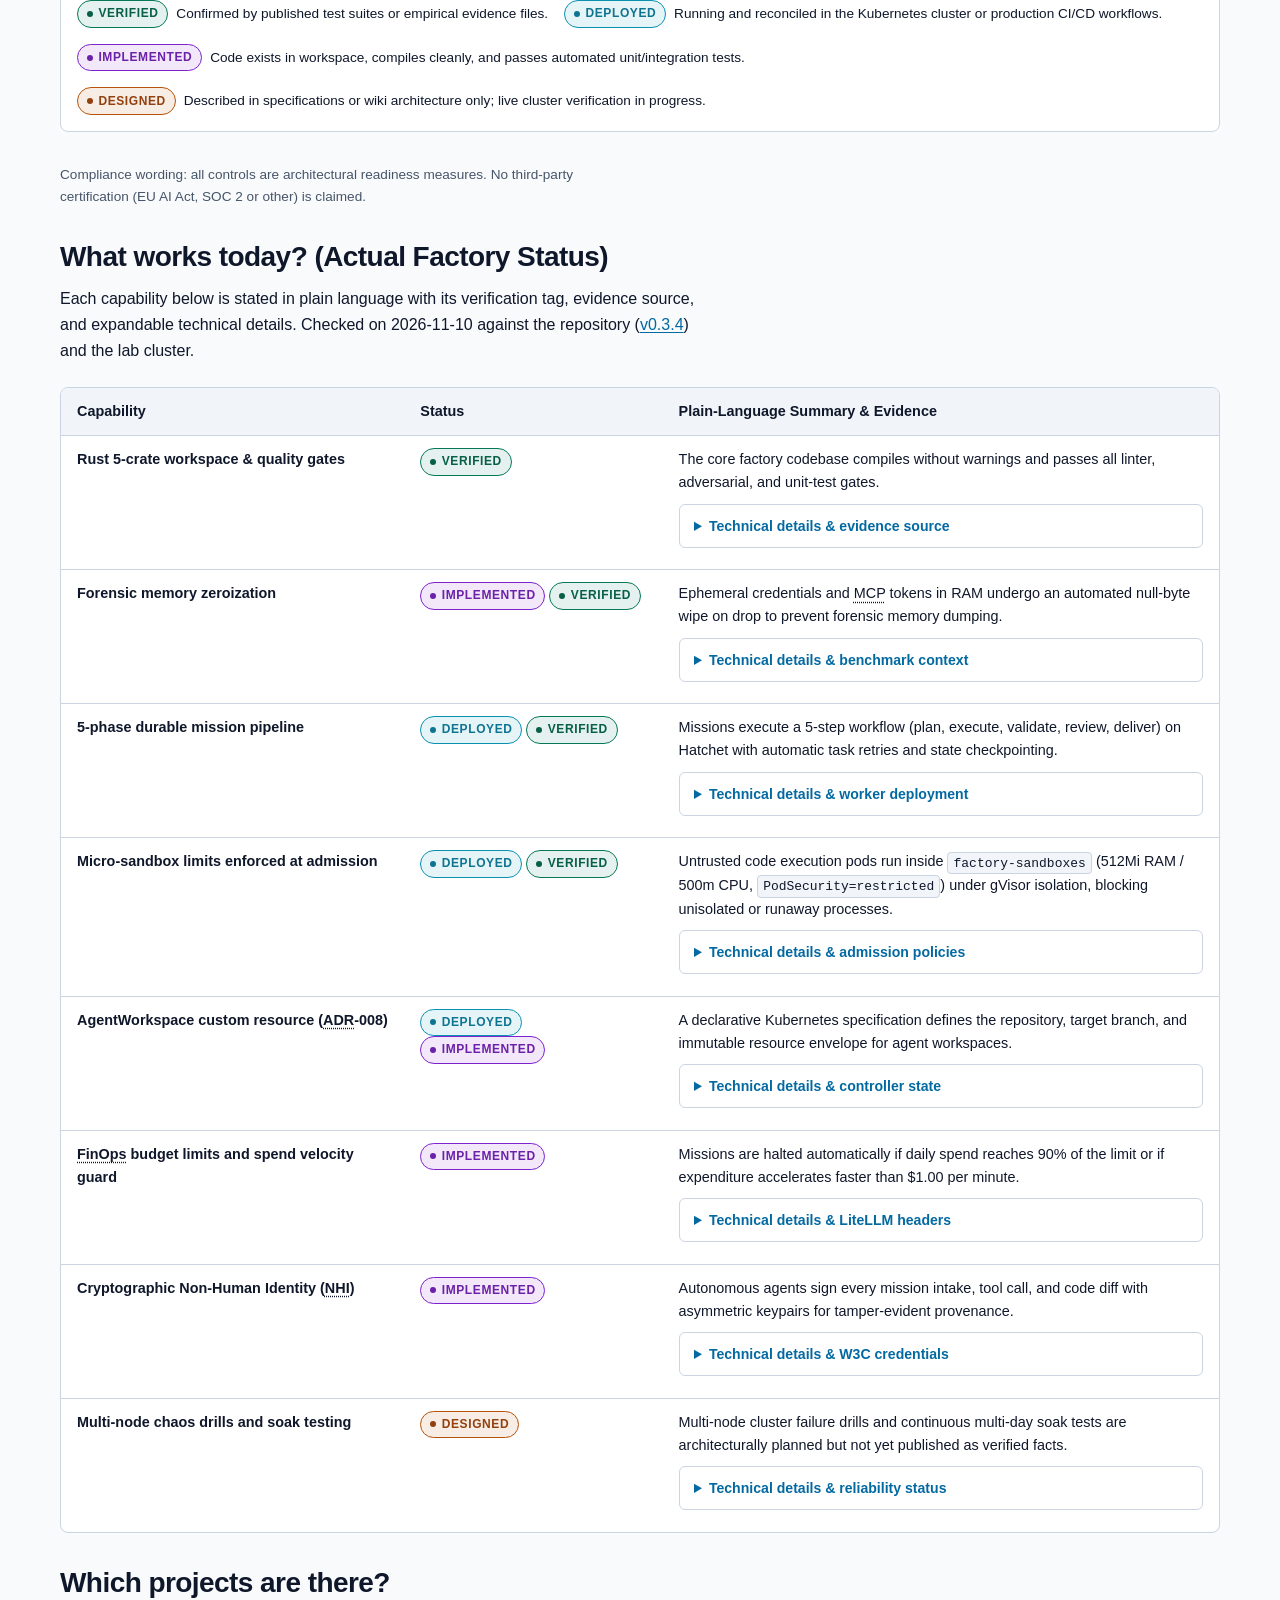
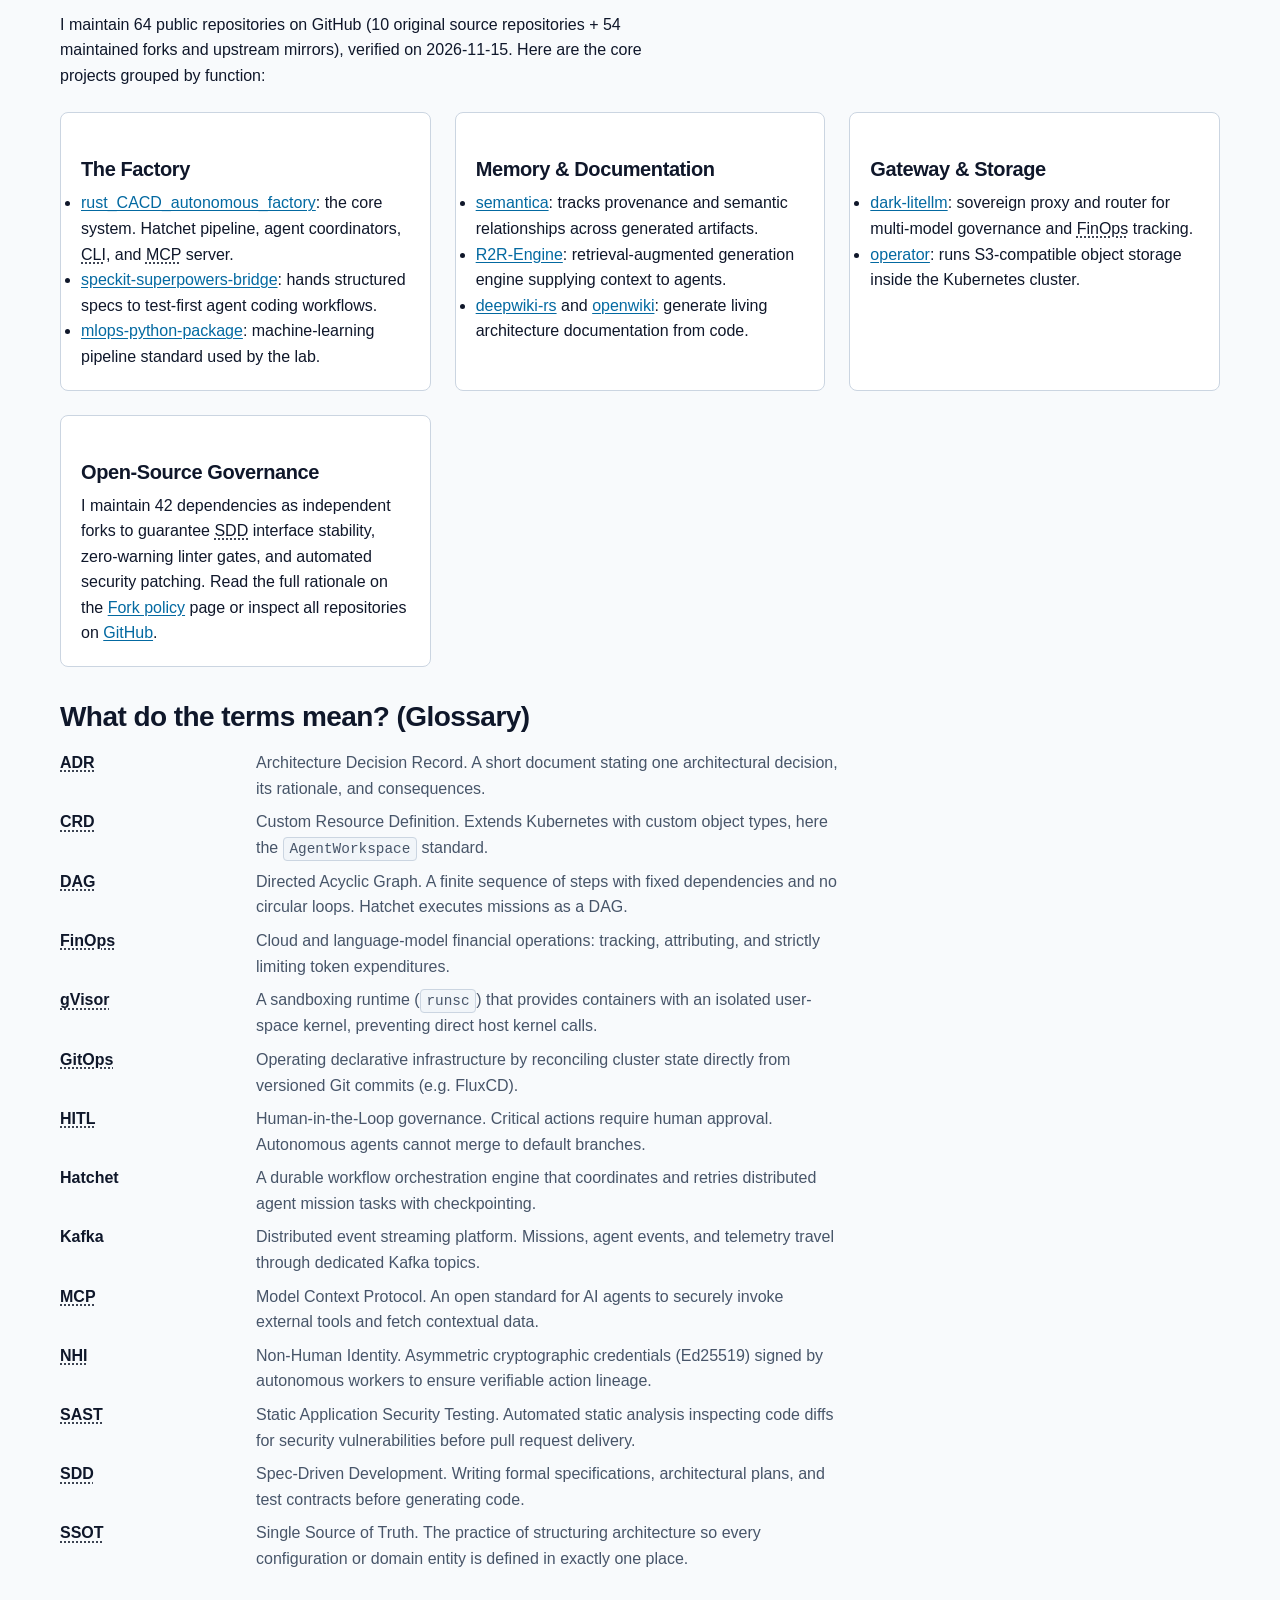
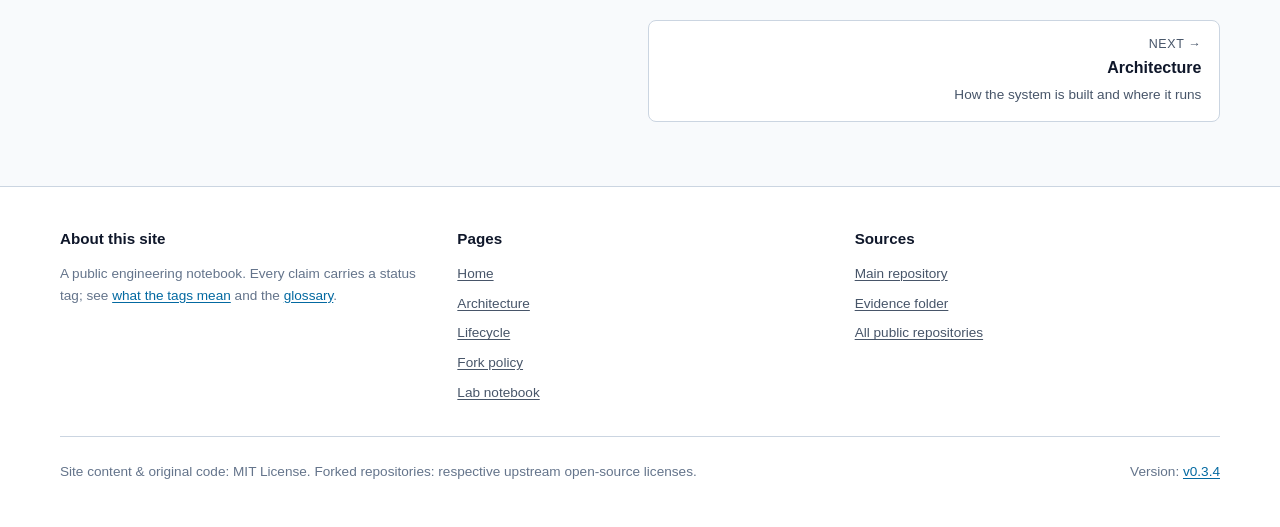
==== commit 2089e6cb: "[agent] feat(nav): add GitHub Overview (@lgcorzo) link to site header and hero CTA" ====
--- a/index.html
+++ b/index.html
@@ -34,6 +34,7 @@
           <li><a href="lifecycle.html" class="nav-link" title="Mission flow: from issue to human-reviewed PR">Lifecycle</a></li>
           <li><a href="fork-policy.html" class="nav-link" title="Dependency governance: 42 maintained open-source forks">Fork policy</a></li>
           <li><a href="notebooks.html" class="nav-link">Lab notebook</a></li>
+          <li><a href="https://github.com/lgcorzo" class="nav-link" title="GitHub profile and ecosystem overview (@lgcorzo)">GitHub Overview</a></li>
         </ul>
       </nav>
     </div>
@@ -63,6 +64,7 @@
 
         <div class="cta-group">
           <a href="notebooks.html" class="btn btn-primary">Open Lab Notebook &rarr;</a>
+          <a href="https://github.com/lgcorzo" class="btn btn-secondary">GitHub Overview (@lgcorzo)</a>
           <a href="architecture.html" class="btn btn-secondary">Architecture</a>
           <a href="lifecycle.html" class="btn btn-secondary">Mission Lifecycle</a>
           <a href="fork-policy.html" class="btn btn-secondary">Fork Policy</a>
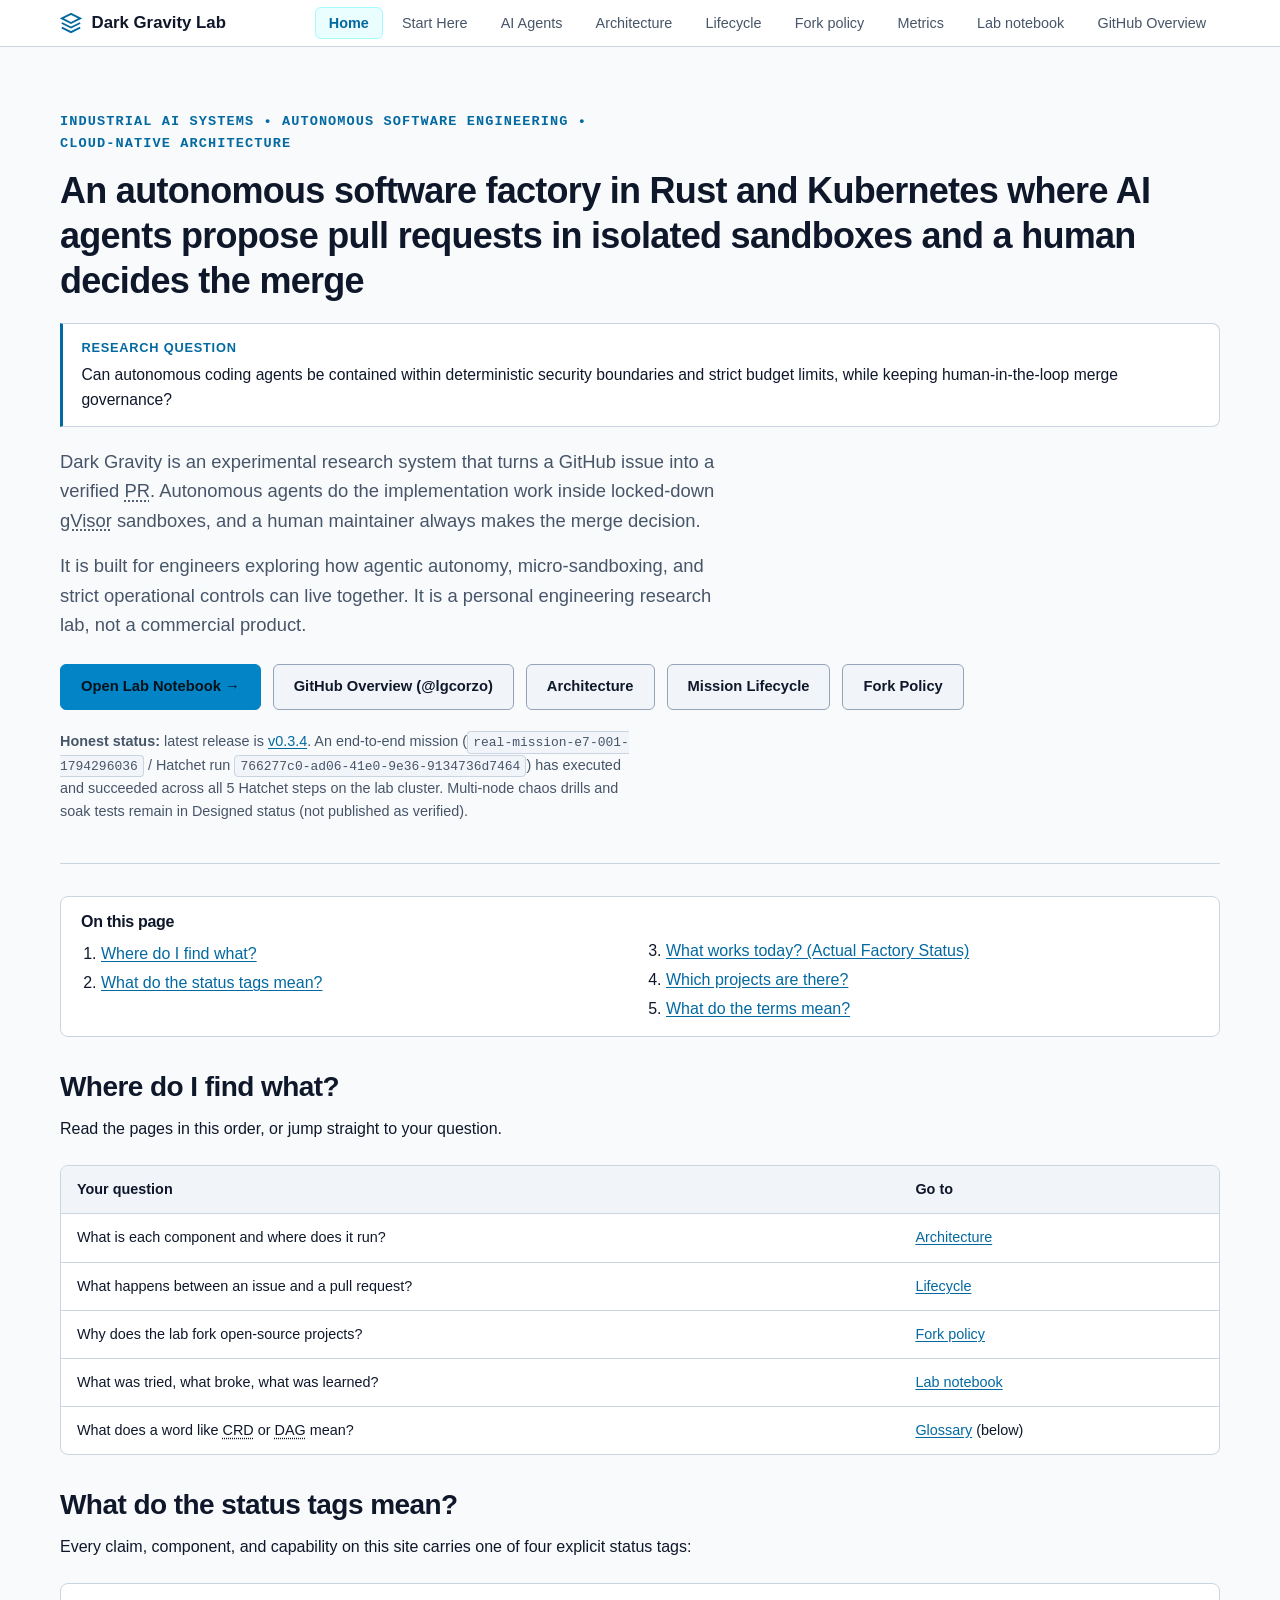
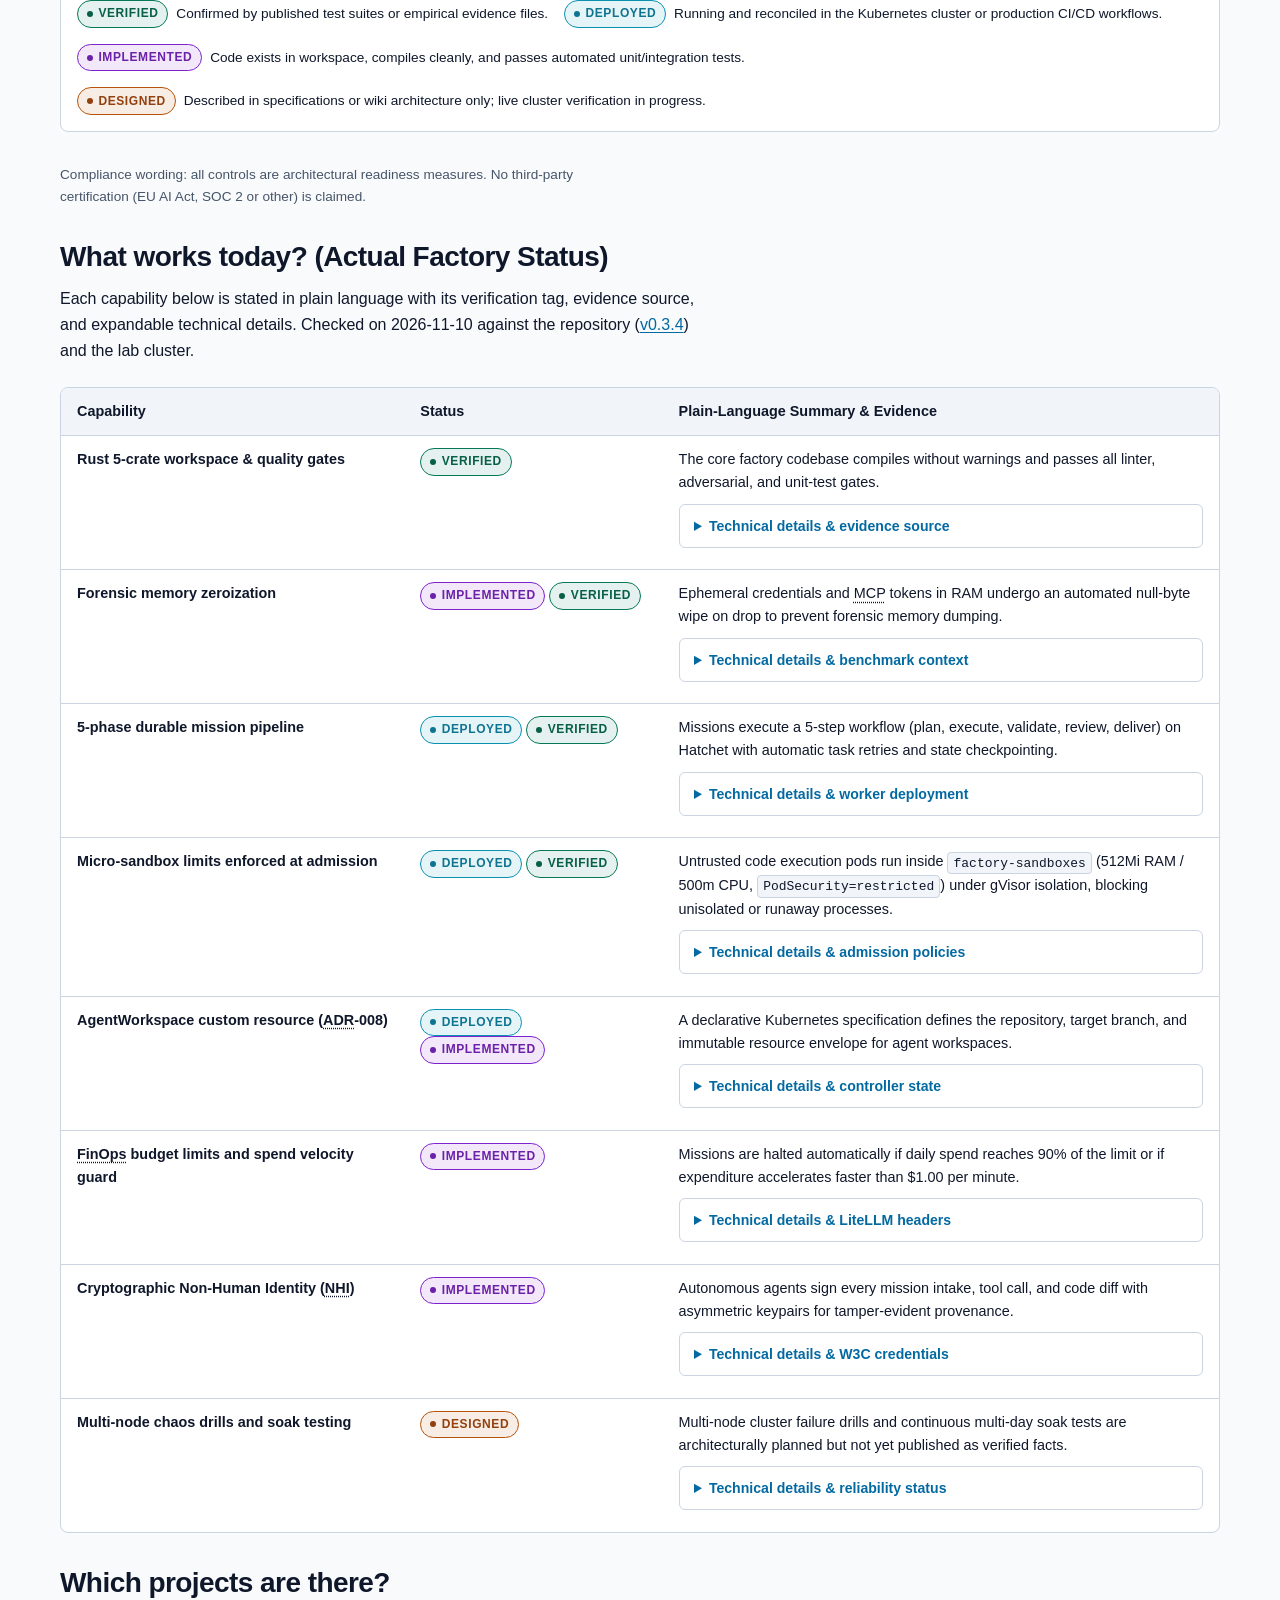
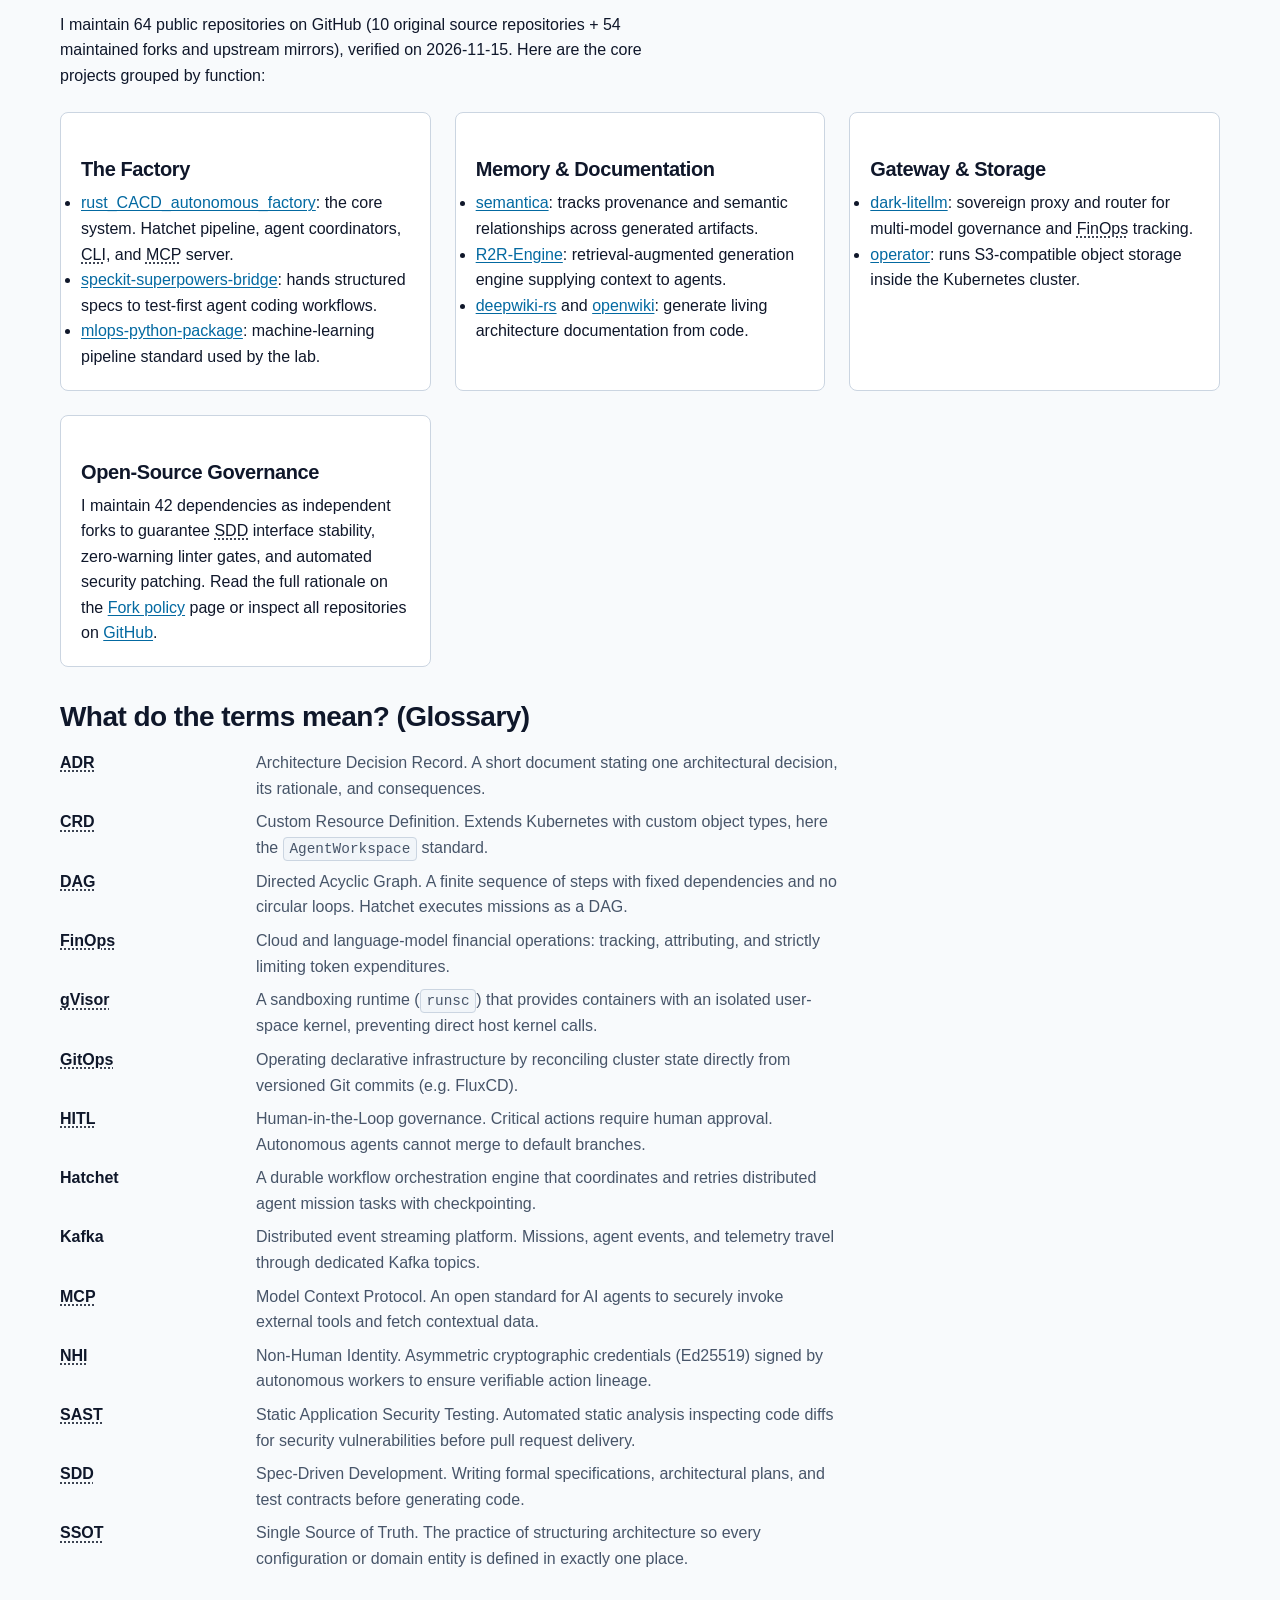
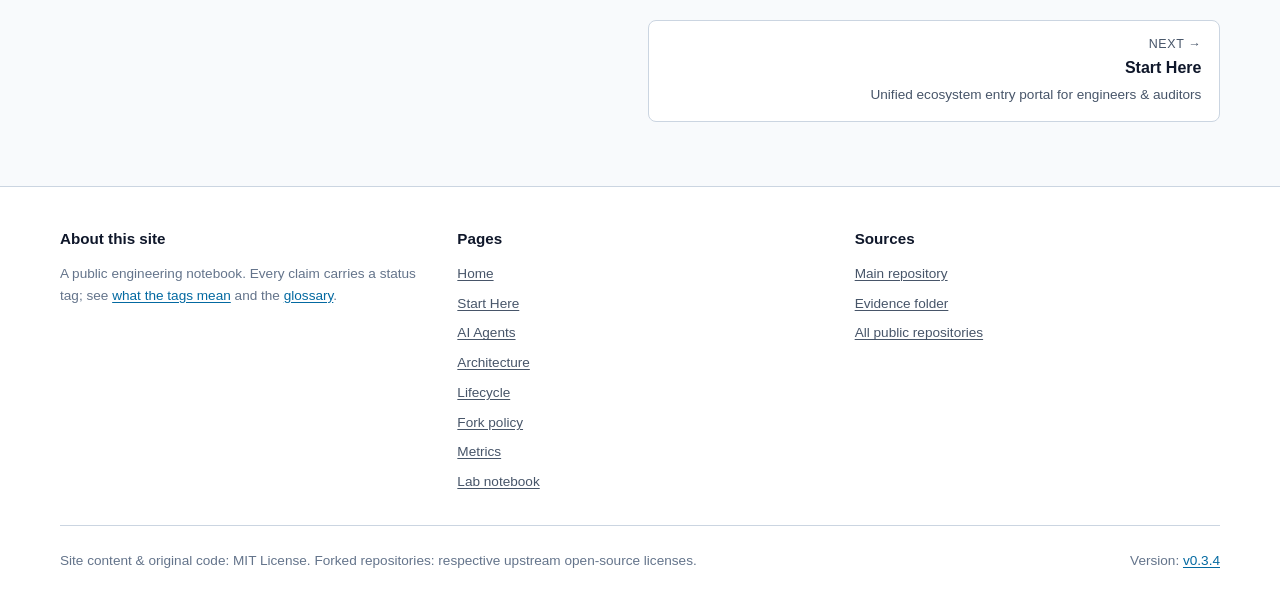
==== commit 5d7e5500: "feat(knowledge): complete Sprints 2-4 portals, KG, metrics, Rust MCP & R2R RAG (009)" ====
--- a/index.html
+++ b/index.html
@@ -30,9 +30,12 @@
         <a href="index.html" class="site-brand"><svg viewBox="0 0 24 24" fill="none" stroke="currentColor" stroke-width="2" aria-hidden="true"><path d="M12 2L2 7l10 5 10-5-10-5zM2 17l10 5 10-5M2 12l10 5 10-5"/></svg><span>Dark Gravity Lab</span></a>
         <ul class="nav-menu">
           <li><a href="index.html" class="nav-link" aria-current="page">Home</a></li>
+          <li><a href="start-here/index.html" class="nav-link" title="5-minute onboarding across repos, RQs, metrics & MCP">Start Here</a></li>
+          <li><a href="ai-agents/index.html" class="nav-link" title="Quick-entry portal for external AI coding agents">AI Agents</a></li>
           <li><a href="architecture.html" class="nav-link">Architecture</a></li>
           <li><a href="lifecycle.html" class="nav-link" title="Mission flow: from issue to human-reviewed PR">Lifecycle</a></li>
           <li><a href="fork-policy.html" class="nav-link" title="Dependency governance: 42 maintained open-source forks">Fork policy</a></li>
+          <li><a href="metrics.html" class="nav-link" title="Development, Quality, Security &amp; Agents KPIs">Metrics</a></li>
           <li><a href="notebooks.html" class="nav-link">Lab notebook</a></li>
           <li><a href="https://github.com/lgcorzo" class="nav-link" title="GitHub profile and ecosystem overview (@lgcorzo)">GitHub Overview</a></li>
         </ul>
@@ -307,7 +310,7 @@
 
       <!--SHELL:PAGER-->
       <nav class="pager" aria-label="Reading order">
-        <a class="next" href="architecture.html" rel="next"><small>Next &rarr;</small><strong>Architecture</strong><br><span class="note">How the system is built and where it runs</span></a>
+        <a class="next" href="start-here/index.html" rel="next"><small>Next &rarr;</small><strong>Start Here</strong><br><span class="note">Unified ecosystem entry portal for engineers &amp; auditors</span></a>
       </nav>
       <!--/SHELL:PAGER-->
     </div>
@@ -327,9 +330,12 @@
           <p class="footer-title">Pages</p>
           <ul class="footer-links">
             <li><a href="index.html">Home</a></li>
+            <li><a href="start-here/index.html">Start Here</a></li>
+            <li><a href="ai-agents/index.html">AI Agents</a></li>
             <li><a href="architecture.html">Architecture</a></li>
             <li><a href="lifecycle.html">Lifecycle</a></li>
             <li><a href="fork-policy.html">Fork policy</a></li>
+            <li><a href="metrics.html">Metrics</a></li>
             <li><a href="notebooks.html">Lab notebook</a></li>
           </ul>
         </div>
